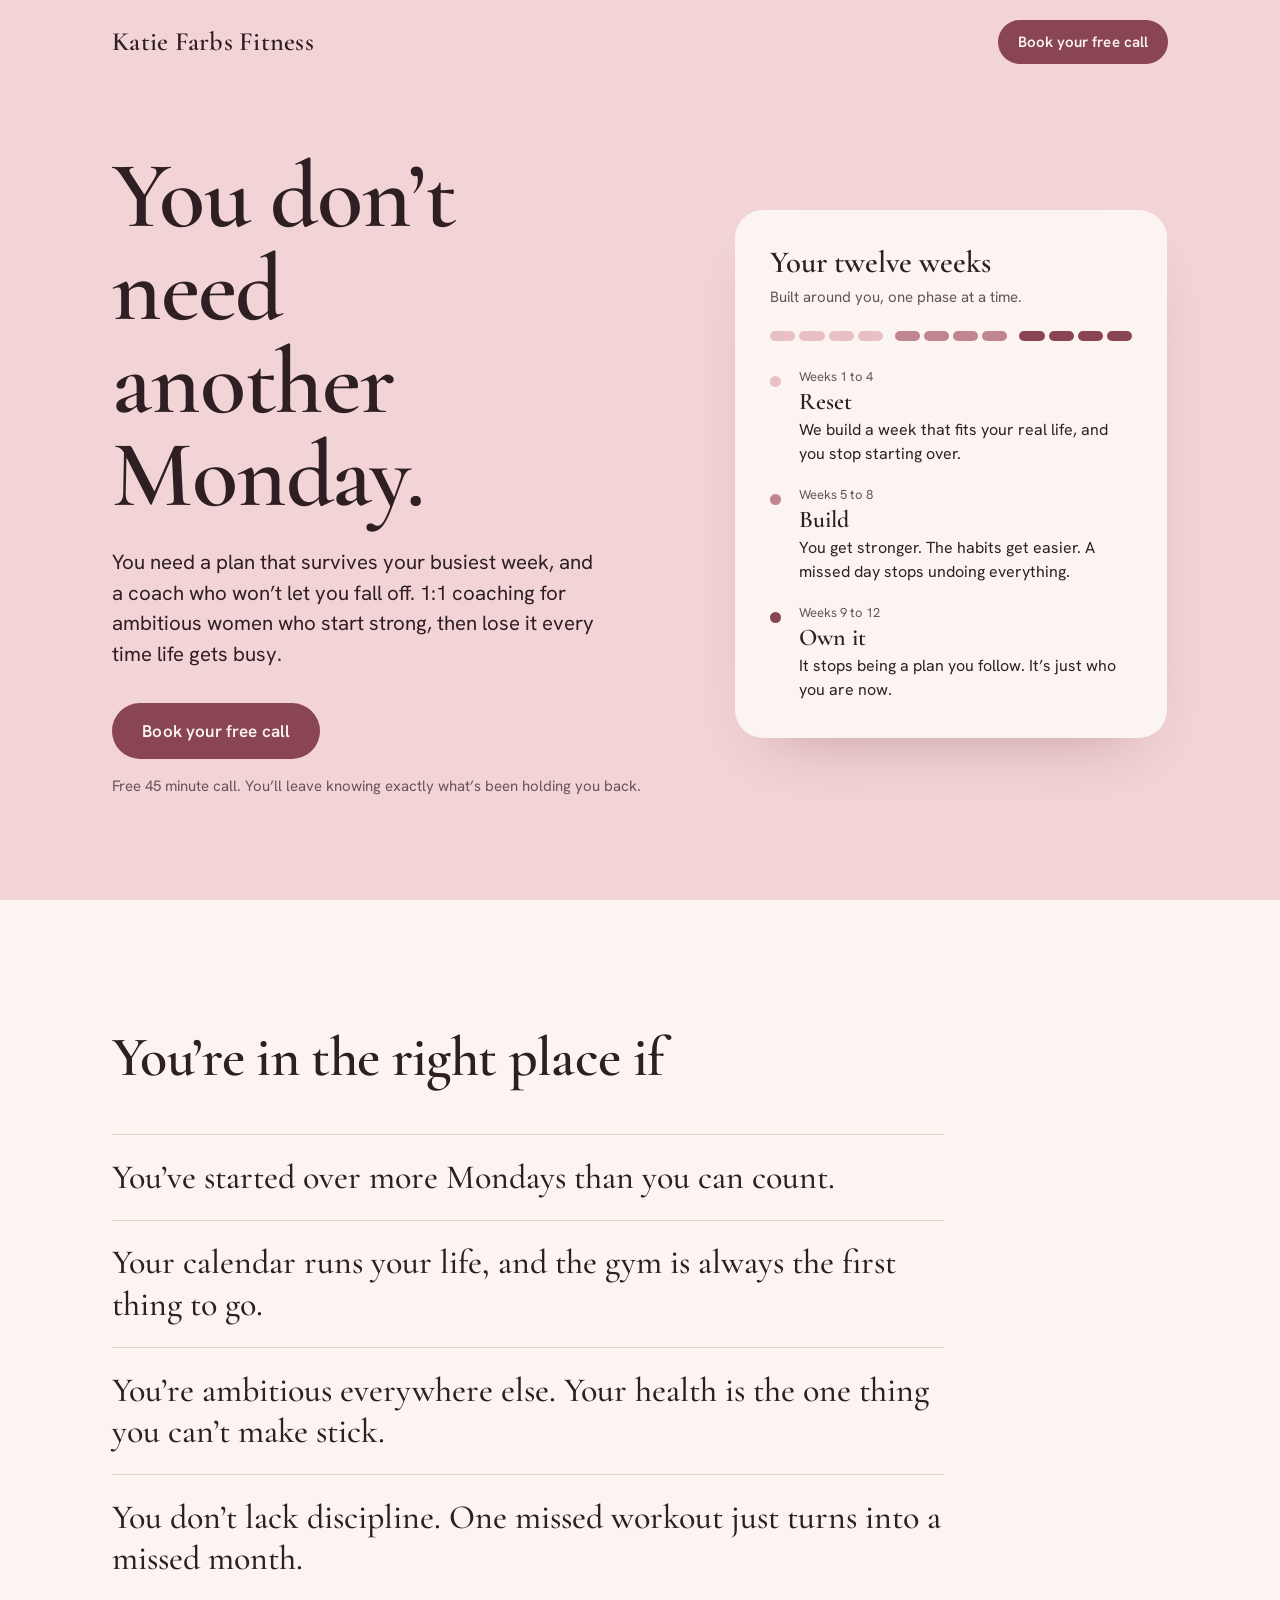
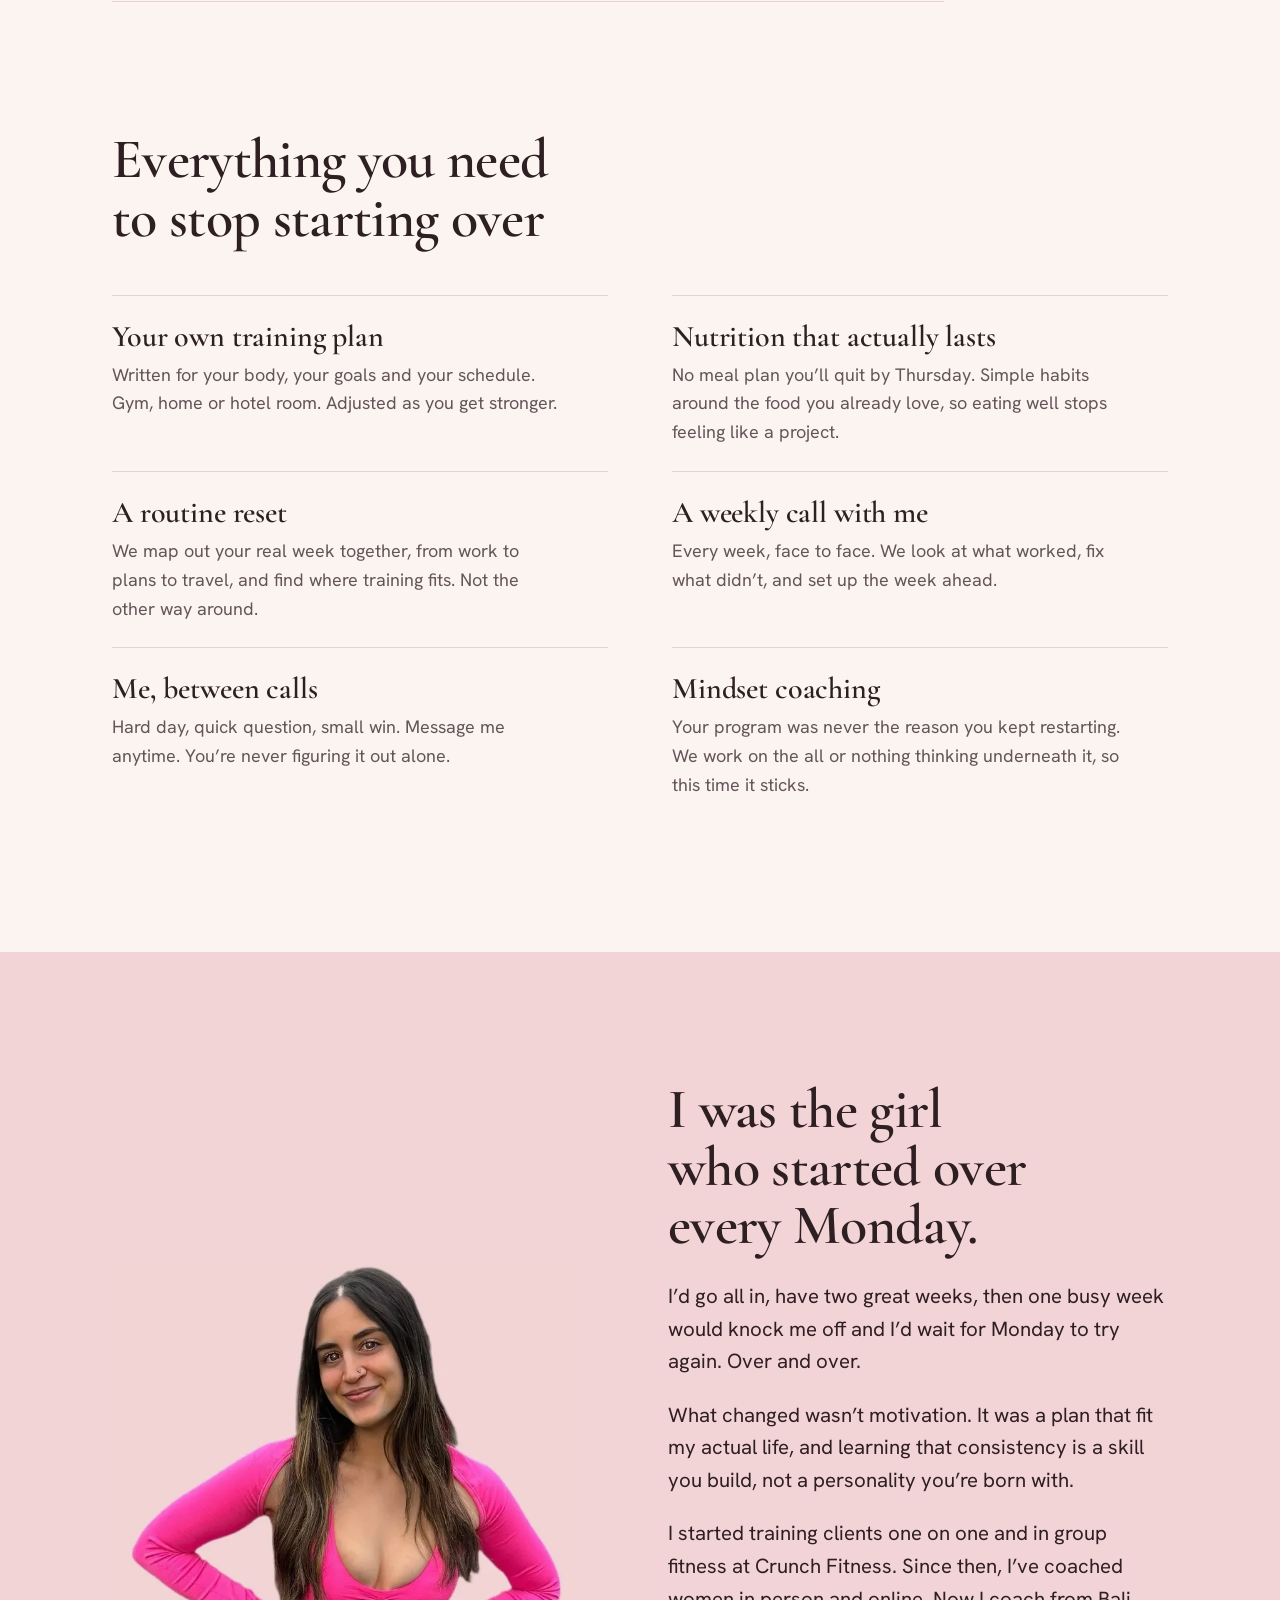
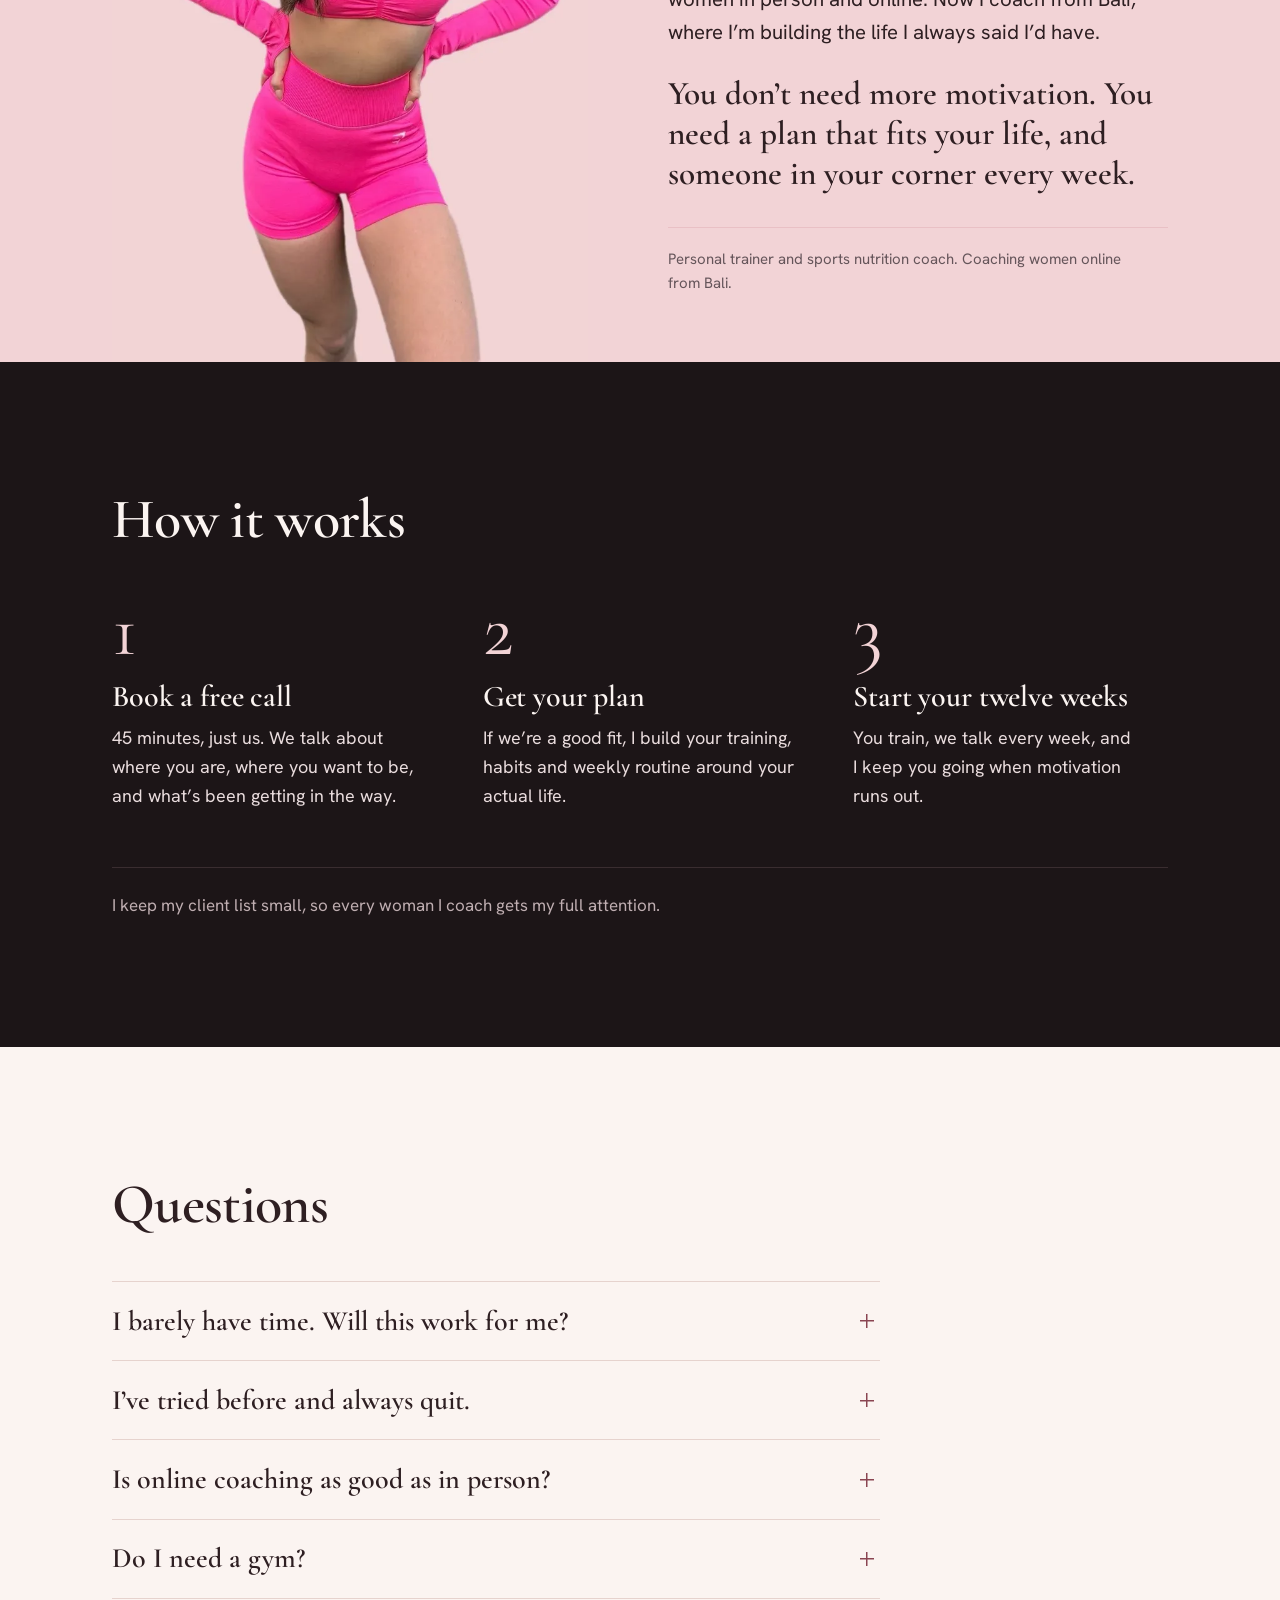
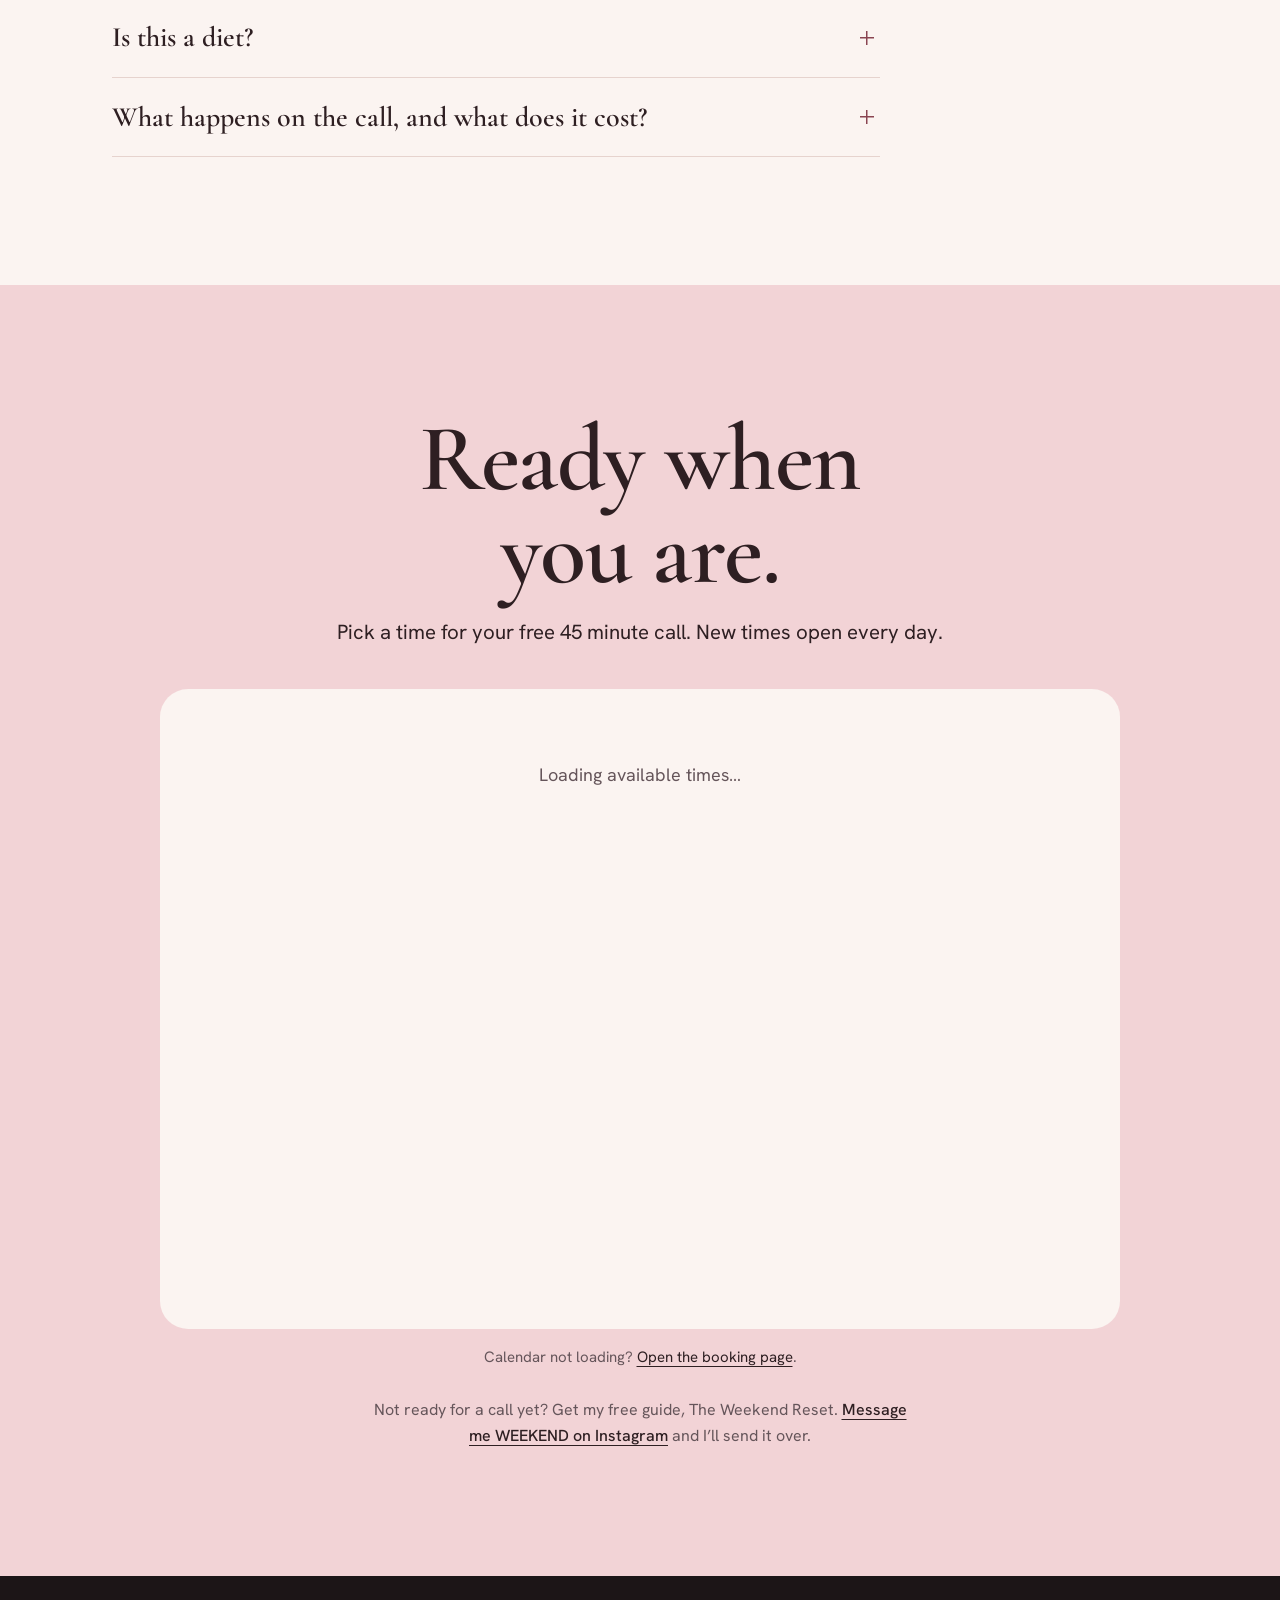
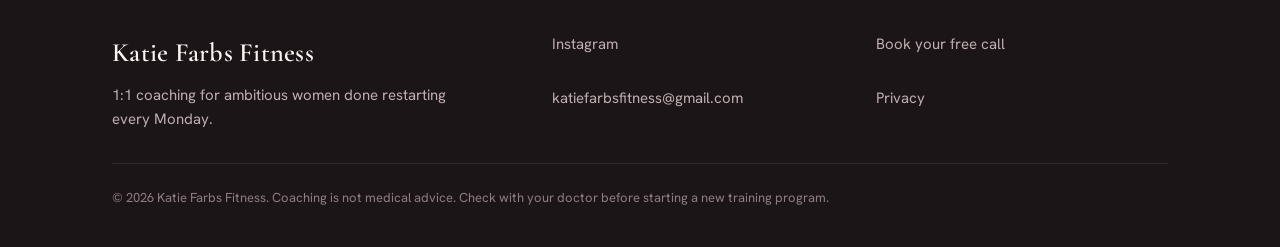
==== index.html @ ff54d91c "Update print statement from 'Hello' to 'Goodbye'" ====
<!DOCTYPE html>
<html lang="en">
<head>
  <meta charset="utf-8">
  <meta name="viewport" content="width=device-width, initial-scale=1">
  <title>Katie Farbs Fitness | 1:1 coaching for women done restarting every Monday</title>
  <meta name="description" content="1:1 coaching for ambitious women who are done starting over. A plan built for your real life and a coach in your corner every week, for twelve weeks.">
  <meta property="og:type" content="website">
  <meta property="og:title" content="Katie Farbs Fitness">
  <meta property="og:description" content="You don't need another Monday. 1:1 coaching for ambitious women who are done starting over.">
  <meta name="theme-color" content="#F2D3D6">
  <link rel="icon" href="favicon.svg" type="image/svg+xml">
  <link rel="preconnect" href="https://fonts.googleapis.com">
  <link rel="preconnect" href="https://fonts.gstatic.com" crossorigin>
  <link href="https://fonts.googleapis.com/css2?family=Cormorant+Garamond:wght@500;600&family=Hanken+Grotesk:wght@400;500;600&display=swap" rel="stylesheet">
  <link rel="stylesheet" href="styles.css">
  <!-- META PIXEL: base code goes here once the ad account is set up. -->
</head>
<body>
  <a class="skip" href="#main">Skip to content</a>

  <header class="site-header">
    <div class="wrap">
      <a class="wordmark" href="./">Katie Farbs Fitness</a>
      <a class="btn btn--small" href="#book">Book your free call</a>
    </div>
  </header>

  <main id="main">

    <section class="hero" aria-labelledby="hero-title">
      <div class="wrap hero__grid">
        <div>
          <h1 id="hero-title">You don’t need another Monday.</h1>
          <p class="hero__lede">You need a plan that survives your busiest week, and a coach who won’t let you fall off. 1:1 coaching for ambitious women who start strong, then lose it every time life gets busy.</p>
          <a class="btn" href="#book">Book your free call</a>
          <p class="reassure">Free 45 minute call. You’ll leave knowing exactly what’s been holding you back.</p>
        </div>

        <figure class="plan" aria-labelledby="plan-title">
          <p class="plan__title" id="plan-title">Your twelve weeks</p>
          <p class="plan__sub">Built around you, one phase at a time.</p>
          <div class="track" id="track" aria-hidden="true"></div>
          <ol class="phases">
            <li>
              <i style="background:#E9C0C5" aria-hidden="true"></i>
              <div>
                <span class="weeks">Weeks 1 to 4</span>
                <strong>Reset</strong>
                <p>We build a week that fits your real life, and you stop starting over.</p>
              </div>
            </li>
            <li>
              <i style="background:#C08591" aria-hidden="true"></i>
              <div>
                <span class="weeks">Weeks 5 to 8</span>
                <strong>Build</strong>
                <p>You get stronger. The habits get easier. A missed day stops undoing everything.</p>
              </div>
            </li>
            <li>
              <i style="background:#8A4552" aria-hidden="true"></i>
              <div>
                <span class="weeks">Weeks 9 to 12</span>
                <strong>Own it</strong>
                <p>It stops being a plan you follow. It’s just who you are now.</p>
              </div>
            </li>
          </ol>
        </figure>
      </div>
    </section>

    <section class="section" aria-labelledby="fit-title">
      <div class="wrap">
        <div class="section__head">
          <h2 id="fit-title">You’re in the right place if</h2>
        </div>
        <ul class="fit">
          <li>You’ve started over more Mondays than you can count.</li>
          <li>Your calendar runs your life, and the gym is always the first thing to go.</li>
          <li>You’re ambitious everywhere else. Your health is the one thing you can’t make stick.</li>
          <li>You don’t lack discipline. One missed workout just turns into a missed month.</li>
        </ul>
      </div>
    </section>

    <section class="section" aria-labelledby="get-title" style="padding-top:0">
      <div class="wrap">
        <div class="section__head">
          <h2 id="get-title">Everything you need to stop starting over</h2>
        </div>
        <ul class="get">
          <li>
            <h3>Your own training plan</h3>
            <p>Written for your body, your goals and your schedule. Gym, home or hotel room. Adjusted as you get stronger.</p>
          </li>
          <li>
            <h3>Nutrition that actually lasts</h3>
            <p>No meal plan you’ll quit by Thursday. Simple habits around the food you already love, so eating well stops feeling like a project.</p>
          </li>
          <li>
            <h3>A routine reset</h3>
            <p>We map out your real week together, from work to plans to travel, and find where training fits. Not the other way around.</p>
          </li>
          <li>
            <h3>A weekly call with me</h3>
            <p>Every week, face to face. We look at what worked, fix what didn’t, and set up the week ahead.</p>
          </li>
          <li>
            <h3>Me, between calls</h3>
            <p>Hard day, quick question, small win. Message me anytime. You’re never figuring it out alone.</p>
          </li>
          <li>
            <h3>Mindset coaching</h3>
            <p>Your program was never the reason you kept restarting. We work on the all or nothing thinking underneath it, so this time it sticks.</p>
          </li>
        </ul>
      </div>
    </section>

    <section class="section katie" aria-labelledby="katie-title">
      <div class="wrap katie__grid">
        <div class="katie__photo">
          <img src="[data-uri]" alt="Katie Farbs, personal trainer and coach, smiling in a pink training set" width="760" height="1133" decoding="async">
        </div>
        <div class="katie__copy">
          <h2 id="katie-title">I was the girl who started over every Monday.</h2>
          <p>I’d go all in, have two great weeks, then one busy week would knock me off and I’d wait for Monday to try again. Over and over.</p>
          <p>What changed wasn’t motivation. It was a plan that fit my actual life, and learning that consistency is a skill you build, not a personality you’re born with.</p>
          <p>I started training clients one on one and in group fitness at Crunch Fitness. Since then, I’ve coached women in person and online. Now I coach from Bali, where I’m building the life I always said I’d have.</p>
          <p class="katie__punch">You don’t need more motivation. You need a plan that fits your life, and someone in your corner every week.</p>
          <p class="katie__creds">Personal trainer and sports nutrition coach. Coaching women online from Bali.</p>
        </div>
      </div>
    </section>

    <section class="section steps" aria-labelledby="steps-title">
      <div class="wrap">
        <div class="section__head">
          <h2 id="steps-title">How it works</h2>
        </div>
        <ol>
          <li>
            <h3>Book a free call</h3>
            <p>45 minutes, just us. We talk about where you are, where you want to be, and what’s been getting in the way.</p>
          </li>
          <li>
            <h3>Get your plan</h3>
            <p>If we’re a good fit, I build your training, habits and weekly routine around your actual life.</p>
          </li>
          <li>
            <h3>Start your twelve weeks</h3>
            <p>You train, we talk every week, and I keep you going when motivation runs out.</p>
          </li>
        </ol>
        <p class="steps__note">I keep my client list small, so every woman I coach gets my full attention.</p>
      </div>
    </section>

    <section class="section" aria-labelledby="faq-title">
      <div class="wrap">
        <div class="section__head">
          <h2 id="faq-title">Questions</h2>
        </div>
        <div class="faq">
          <details>
            <summary>I barely have time. Will this work for me?</summary>
            <p>Yes. That’s exactly who it’s for. Your plan fits around your schedule, not the other way around, and we start with what you can actually do this week.</p>
          </details>
          <details>
            <summary>I’ve tried before and always quit.</summary>
            <p>Most women I talk to have. The plan was never the problem. Staying consistent is, and that’s what we work on together every single week.</p>
          </details>
          <details>
            <summary>Is online coaching as good as in person?</summary>
            <p>For staying consistent, it’s often better. You get a plan for your real week, a call with me every week, and you can message me between calls. I’m with you on the days you’d usually quit, not just for one hour in a gym.</p>
          </details>
          <details>
            <summary>Do I need a gym?</summary>
            <p>No. Your plan is built around what you have, whether that’s a full gym, a home setup or a hotel room.</p>
          </details>
          <details>
            <summary>Is this a diet?</summary>
            <p>No. You’ll build simple, flexible habits around food, with no strict rules. Coaching isn’t treatment for eating disorders, so if that’s something you’re going through, please speak with a medical professional first.</p>
          </details>
          <details>
            <summary>What happens on the call, and what does it cost?</summary>
            <p>We talk about your goals, what’s gotten in the way before, and whether coaching with me is the right fit. If it is, I’ll walk you through how it works and the investment. If it isn’t, I’ll tell you honestly.</p>
          </details>
        </div>
      </div>
    </section>

    <section class="section book" id="book" aria-labelledby="book-title">
      <div class="wrap">
        <div class="book__head">
          <h2 id="book-title">Ready when you are.</h2>
          <p>Pick a time for your free 45 minute call. New times open every day.</p>
        </div>
        <div class="book__embed has-calendar" id="cal-inline" aria-label="Booking calendar"><p class="cal-loading" id="cal-loading">Loading available times…</p></div>
        <p class="book__fallback">Calendar not loading? <a href="https://cal.com/katiefarbs/free-call">Open the booking page</a>.</p>
        <p class="book__alt">Not ready for a call yet? Get my free guide, The Weekend Reset. <a href="https://ig.me/m/katiefarbs">Message me WEEKEND on Instagram</a> and I’ll send it over.</p>
      </div>
    </section>

  </main>

  <footer class="site-footer">
    <div class="wrap">
      <div>
        <a class="wordmark" href="./">Katie Farbs Fitness</a>
        <p>1:1 coaching for ambitious women done restarting every Monday.</p>
      </div>
      <ul>
        <li><a href="https://instagram.com/katiefarbs">Instagram</a></li>
        <li><a href="mailto:katiefarbsfitness@gmail.com">katiefarbsfitness@gmail.com</a></li>
      </ul>
      <ul>
        <li><a href="#book">Book your free call</a></li>
        <li><a href="privacy.html">Privacy</a></li>
      </ul>
      <small>© 2026 Katie Farbs Fitness. Coaching is not medical advice. Check with your doctor before starting a new training program.</small>
    </div>
  </footer>

  <div class="sticky-cta" id="sticky-cta" aria-hidden="true">
    <a class="btn" href="#book" tabindex="-1">Book your free call</a>
  </div>

  <script>
    (function () {
      var track = document.getElementById('track');
      var html = '';
      for (var i = 0; i < 12; i++) {
        html += '<span class="' + (i < 4 ? 'p1' : i < 8 ? 'p2' : 'p3') + '" style="--i:' + i + '"></span>';
      }
      track.innerHTML = html;
      requestAnimationFrame(function () { requestAnimationFrame(function () { track.classList.add('is-filled'); }); });

      var bar = document.getElementById('sticky-cta');
      var hero = document.querySelector('.hero');
      var book = document.getElementById('book');
      if (!('IntersectionObserver' in window)) return;
      var heroOut = false, bookIn = false;
      function update() {
        var show = heroOut && !bookIn;
        bar.classList.toggle('is-visible', show);
        bar.setAttribute('aria-hidden', show ? 'false' : 'true');
        bar.querySelector('a').tabIndex = show ? 0 : -1;
      }
      new IntersectionObserver(function (e) { heroOut = !e[0].isIntersecting; update(); }).observe(hero);
      new IntersectionObserver(function (e) { bookIn = e[0].isIntersecting; update(); }, { threshold: 0.15 }).observe(book);
    })();
  </script>

  <script>
    (function (C, A, L) { var p = function (a, ar) { a.q.push(ar); }; var d = C.document; C.Cal = C.Cal || function () { var cal = C.Cal; var ar = arguments; if (!cal.loaded) { cal.ns = {}; cal.q = cal.q || []; d.head.appendChild(d.createElement("script")).src = A; cal.loaded = true; } if (ar[0] === L) { var api = function () { p(api, arguments); }; var namespace = ar[1]; api.q = api.q || []; if (typeof namespace === "string") { cal.ns[namespace] = cal.ns[namespace] || api; p(cal.ns[namespace], ar); p(cal, ["initNamespace", namespace]); } else p(cal, ar); return; } p(cal, ar); }; })(window, "https://app.cal.com/embed/embed.js", "init");
    Cal("init", "free-call", { origin: "https://cal.com" });
    Cal.ns["free-call"]("inline", { elementOrSelector: "#cal-inline", calLink: "katiefarbs/free-call", config: { layout: "month_view", theme: "light" } });
    Cal.ns["free-call"]("ui", { theme: "light", hideEventTypeDetails: false, layout: "month_view", cssVarsPerTheme: { light: { "cal-brand": "#8A4552" } } });
    Cal.ns["free-call"]("on", { action: "linkReady", callback: function () { var l = document.getElementById("cal-loading"); if (l) l.remove(); } });
    // After a booking, send her to the confirmation page (where the Meta Pixel will count it).
    Cal.ns["free-call"]("on", { action: "bookingSuccessfulV2", callback: function () { window.location.href = "thank-you.html"; } });
  </script>
</body>
</html>
---- styles.css ----
/* Katie Farbs Fitness
   Brand palette from Instagram (blush, cream) anchored by rosewood and an obsidian gym tone.
   Display: Cormorant Garamond. Text: Hanken Grotesk.
   One signature element: the twelve week journey card in the hero. Everything else stays quiet. */

:root {
  --blush: #F2D3D6;
  --blush-deep: #E9C0C5;
  --cream: #FBF4F1;
  --ink: #2E1F22;
  --rose: #8A4552;
  --rose-deep: #6E3341;
  --stone: #E6D3CE;
  --obsidian: #1C1517;
  --muted: #65555A;
  --on-dark: #E9DCDD;
  --on-dark-muted: #BFAEB1;

  --display: "Cormorant Garamond", "Times New Roman", serif;
  --text: "Hanken Grotesk", system-ui, -apple-system, "Segoe UI", sans-serif;

  --body: 1.125rem;          /* 18px: research sweet spot for mobile reading */
  --lede: clamp(1.1875rem, 1.6vw, 1.375rem);
  --h3: clamp(1.5rem, 2.4vw, 1.875rem);
  --h2: clamp(2.25rem, 4.6vw, 3.5rem);
  --h1: clamp(3.1rem, 7.4vw, 6.25rem);

  --gutter: clamp(1.25rem, 5vw, 4rem);
  --max: 74rem;
  --measure: 36rem;
}

*, *::before, *::after { box-sizing: border-box; }
html { -webkit-text-size-adjust: 100%; scroll-behavior: smooth; }
@media (prefers-reduced-motion: reduce) { html { scroll-behavior: auto; } }

body {
  margin: 0;
  background: var(--cream);
  color: var(--ink);
  font-family: var(--text);
  font-size: var(--body);
  line-height: 1.6;
  -webkit-font-smoothing: antialiased;
  text-rendering: optimizeLegibility;
}

img { display: block; max-width: 100%; height: auto; }
a { color: inherit; }
:focus-visible { outline: 2px solid var(--rose); outline-offset: 3px; border-radius: 2px; }

.skip { position: absolute; left: -999px; top: 0; background: var(--ink); color: var(--cream); padding: .6rem 1rem; z-index: 60; }
.skip:focus { left: 1rem; top: 1rem; }

h1, h2, h3 { font-family: var(--display); font-weight: 600; margin: 0; letter-spacing: -0.012em; text-wrap: balance; }
p, li { text-wrap: pretty; }
h1 { font-size: var(--h1); line-height: .98; }
h2 { font-size: var(--h2); line-height: 1.04; }
h3 { font-size: var(--h3); line-height: 1.15; letter-spacing: -0.005em; }
p { margin: 0 0 1em; }

.wrap { width: 100%; max-width: var(--max); margin: 0 auto; padding: 0 var(--gutter); }

/* Buttons: one action across the page, always the same words */
.btn {
  display: inline-flex; align-items: center; justify-content: center;
  min-height: 3.5rem;
  padding: 0 1.9rem;
  border-radius: 999px;
  background: var(--rose);
  color: var(--cream);
  font: 600 1.0625rem/1 var(--text);
  letter-spacing: .005em;
  text-decoration: none;
  transition: background-color .2s ease;
}
.btn:hover { background: var(--rose-deep); }
.btn--small { min-height: 2.75rem; padding: 0 1.25rem; font-size: .9375rem; }
.btn--light { background: var(--cream); color: var(--ink); }
.btn--light:hover { background: #fff; }
.reassure { font-size: .9375rem; color: var(--muted); margin: .9rem 0 0; }

/* Header */
.site-header { position: absolute; inset: 0 0 auto; z-index: 10; }
.site-header .wrap { display: flex; align-items: center; justify-content: space-between; padding-top: 1.25rem; padding-bottom: 1.25rem; }
.wordmark { font-family: var(--display); font-size: 1.65rem; font-weight: 600; text-decoration: none; letter-spacing: .01em; }

/* Hero */
.hero { background: var(--blush); padding: 7.5rem 0 4.5rem; }
.hero__grid { display: grid; gap: 3.5rem; align-items: center; }
@media (min-width: 960px) {
  .hero { min-height: 100svh; display: flex; align-items: center; padding: 8rem 0 5rem; }
  .hero__grid { grid-template-columns: 1.25fr 1fr; gap: 5rem; }
}
.hero h1 { max-width: 9.5ch; margin-bottom: 1.6rem; }
.hero__lede { font-size: var(--lede); line-height: 1.5; max-width: 31rem; margin-bottom: 2.1rem; }

/* The signature: twelve weeks, no restarts */
.plan {
  background: var(--cream);
  border-radius: 28px;
  padding: clamp(1.4rem, 3vw, 2.2rem);
  max-width: 27rem;
  width: 100%;
  justify-self: center;
  box-shadow: 0 30px 60px -40px rgba(110, 51, 65, .45);
}
.plan__title { font-family: var(--display); font-size: clamp(1.6rem, 2.4vw, 2rem); font-weight: 600; line-height: 1.1; margin: 0 0 .35rem; }
.plan__sub { font-size: .9375rem; color: var(--muted); margin: 0 0 1.4rem; }
.track { display: flex; gap: 4px; margin-bottom: 1.6rem; }
.track span { flex: 1; }
.track span:nth-child(4), .track span:nth-child(8) { margin-right: 8px; }
.track span {
  height: 10px; border-radius: 99px; background: var(--stone);
  transform-origin: left center; transform: scaleX(.15); opacity: .6;
  transition: transform .45s cubic-bezier(.2,.7,.2,1), opacity .45s ease, background-color .45s ease;
  transition-delay: calc(var(--i) * 70ms + 300ms);
}
.track.is-filled span { transform: scaleX(1); opacity: 1; }
.track.is-filled span.p1 { background: var(--blush-deep); }
.track.is-filled span.p2 { background: #C08591; }
.track.is-filled span.p3 { background: var(--rose); }
.phases { list-style: none; margin: 0; padding: 0; display: grid; gap: 1.15rem; }
.phases li { display: grid; grid-template-columns: .9rem 1fr; gap: 0 .9rem; }
.phases i { width: .7rem; height: .7rem; border-radius: 50%; margin-top: .55rem; }
.phases .weeks { display: block; font-size: .8125rem; color: var(--muted); }
.phases strong { display: block; font-family: var(--display); font-size: 1.5rem; font-weight: 600; line-height: 1.15; }
.phases p { margin: .2rem 0 0; font-size: 1rem; line-height: 1.5; color: var(--ink); }
@media (prefers-reduced-motion: reduce) { .track span { transition: none; transform: none; opacity: 1; } }

/* Sections */
.section { padding: clamp(4.5rem, 10vw, 8rem) 0; }
.section__head { max-width: 46rem; margin-bottom: clamp(2rem, 4vw, 3rem); }
.section__head p { color: var(--muted); font-size: var(--lede); line-height: 1.5; margin: 1rem 0 0; }

/* Who it's for */
.fit { list-style: none; margin: 0; padding: 0; border-top: 1px solid var(--stone); max-width: 52rem; }
.fit li {
  font-family: var(--display);
  font-size: clamp(1.5rem, 2.7vw, 2.125rem);
  font-weight: 500;
  line-height: 1.22;
  padding: 1.35rem 0;
  border-bottom: 1px solid var(--stone);
}

/* What you get */
.get { list-style: none; margin: 0; padding: 0; display: grid; gap: 0 4rem; }
@media (min-width: 820px) { .get { grid-template-columns: 1fr 1fr; } }
.get li { padding: 1.5rem 0; border-top: 1px solid var(--stone); }
.get h3 { margin-bottom: .4rem; }
.get p { color: var(--muted); margin: 0; max-width: 28rem; }

/* Meet Katie: blush section, cutout portrait sits on the section floor */
.katie { background: var(--blush); padding-bottom: 0; overflow: hidden; }
.katie__grid { display: grid; gap: 2.5rem; align-items: end; }
@media (min-width: 900px) { .katie__grid { grid-template-columns: 1fr 1.05fr; gap: 5rem; } }
.katie__copy { padding-bottom: clamp(1rem, 4vw, 6rem); }
@media (max-width: 899px) { .katie__copy { order: -1; padding-bottom: 0; } }
.katie__photo { max-width: 34rem; width: 100%; justify-self: center; }
.katie__photo img { width: 100%; height: auto; }
.katie h2 { margin-bottom: 1.6rem; max-width: 14ch; }
.katie p { font-size: var(--lede); line-height: 1.6; max-width: 34rem; }
.katie__punch { font-family: var(--display); font-size: clamp(1.6rem, 2.6vw, 2.1rem) !important; font-weight: 600; line-height: 1.2 !important; margin-top: 1.6rem; }
.katie__creds { font-size: .9375rem !important; color: var(--muted); border-top: 1px solid var(--blush-deep); padding-top: 1.2rem; margin-top: 2rem; }

/* How it works: a real sequence, so it is numbered */
.steps { background: var(--obsidian); color: var(--on-dark); }
.steps h2, .steps h3 { color: var(--cream); }
.steps li::before { color: var(--blush) !important; }
.steps .steps__note { margin: 3.5rem 0 0; max-width: none; color: var(--on-dark-muted); font-size: 1.0625rem; border-top: 1px solid #3A2D30; padding-top: 1.5rem; }
.steps ol { list-style: none; counter-reset: step; margin: 0; padding: 0; display: grid; gap: 2.75rem; }
@media (min-width: 900px) { .steps ol { grid-template-columns: repeat(3, 1fr); gap: 3.5rem; } }
.steps li { counter-increment: step; }
.steps li::before { content: counter(step); display: block; font-family: var(--display); font-size: 4.75rem; line-height: .9; color: var(--rose); margin-bottom: 1rem; }
.steps h3 { margin-bottom: .6rem; }
.steps p { max-width: 22rem; margin: 0; }

/* FAQ */
.faq { max-width: 48rem; border-top: 1px solid var(--stone); }
.faq details { border-bottom: 1px solid var(--stone); }
.faq summary {
  cursor: pointer; list-style: none; position: relative;
  font-family: var(--display); font-size: clamp(1.4rem, 2.4vw, 1.75rem); font-weight: 600; line-height: 1.25;
  padding: 1.35rem 3rem 1.35rem 0;
}
.faq summary::-webkit-details-marker { display: none; }
.faq summary::after {
  content: ""; position: absolute; right: .4rem; top: 50%; width: 14px; height: 14px; margin-top: -7px;
  background:
    linear-gradient(var(--rose), var(--rose)) center / 14px 1.5px no-repeat,
    linear-gradient(var(--rose), var(--rose)) center / 1.5px 14px no-repeat;
  transition: transform .2s ease;
}
.faq details[open] summary::after { transform: rotate(45deg); }
.faq details p { color: var(--muted); padding: 0 0 1.4rem; margin: 0; max-width: 42rem; }

/* Booking */
.book { background: var(--blush); }
.book__head { text-align: center; max-width: 38rem; margin: 0 auto 2.5rem; }
.book__head h2 { font-size: var(--h1); line-height: .98; margin-bottom: 1.1rem; }
.book__head p { font-size: var(--lede); margin: 0; }
.book__embed { max-width: 60rem; margin: 0 auto; display: flex; justify-content: center; }
.book__embed.has-calendar { background: var(--cream); border-radius: 28px; min-height: 640px; overflow: hidden; display: block; padding: .5rem; }
.book__fallback { text-align: center; font-size: .9375rem; color: var(--muted); margin: 1rem 0 0; }
.book__fallback a { color: var(--ink); text-underline-offset: 4px; }
.book__alt { text-align: center; margin: 1.75rem auto 0; max-width: 34rem; font-size: 1rem; color: var(--muted); }
.book__alt a { color: var(--ink); font-weight: 500; text-underline-offset: 4px; }

/* Footer */
.site-footer { background: var(--obsidian); color: var(--on-dark-muted); padding: 3.5rem 0 7rem; font-size: .9375rem; }
@media (min-width: 760px) { .site-footer { padding-bottom: 2.5rem; } }
.site-footer .wrap { display: grid; gap: 2rem; }
@media (min-width: 760px) { .site-footer .wrap { grid-template-columns: 1.4fr 1fr 1fr; } }
.site-footer .wordmark { color: var(--cream); display: inline-block; margin-bottom: .5rem; }
.site-footer p { margin: 0; max-width: 22rem; }
.site-footer ul { list-style: none; margin: 0; padding: 0; display: grid; gap: .6rem; }
.site-footer a { text-decoration: none; }
.site-footer a:hover { color: var(--cream); text-decoration: underline; }
.site-footer small { grid-column: 1 / -1; color: #8E7D80; border-top: 1px solid #33282B; padding-top: 1.5rem; font-size: .8125rem; line-height: 1.5; }

/* Mobile sticky booking bar: appears after the hero, hides at the booking section */
.sticky-cta {
  position: fixed; left: 0; right: 0; bottom: 0; z-index: 40;
  padding: .75rem var(--gutter) calc(.75rem + env(safe-area-inset-bottom));
  background: rgba(251, 244, 241, .96);
  border-top: 1px solid var(--stone);
  transform: translateY(110%);
  transition: transform .25s ease;
}
.sticky-cta .btn { width: 100%; }
.sticky-cta.is-visible { transform: translateY(0); }
@media (min-width: 760px) { .sticky-cta { display: none; } }
@media (prefers-reduced-motion: reduce) { .sticky-cta { transition: none; } }

/* Simple pages */
.page { padding: 8.5rem 0 5rem; min-height: 72vh; }
.page h1 { font-size: clamp(2.8rem, 6vw, 4.75rem); margin-bottom: 1.5rem; max-width: 14ch; }
.page .prose { max-width: 40rem; }
.page .prose h2 { font-size: clamp(1.6rem, 2.6vw, 2rem); margin: 2.5rem 0 .75rem; }
.page--blush { background: var(--blush); }

@media (max-width: 600px) {
  .plan { padding: 1.4rem 1.35rem; border-radius: 22px; }
  .hero__grid { gap: 2.75rem; }
}

@media (max-width: 520px) {
  .wordmark { font-size: 1.4rem; }
  .site-header .btn { display: none; }
}

.cal-loading { text-align: center; color: var(--muted); padding: 4rem 1rem; margin: 0; }
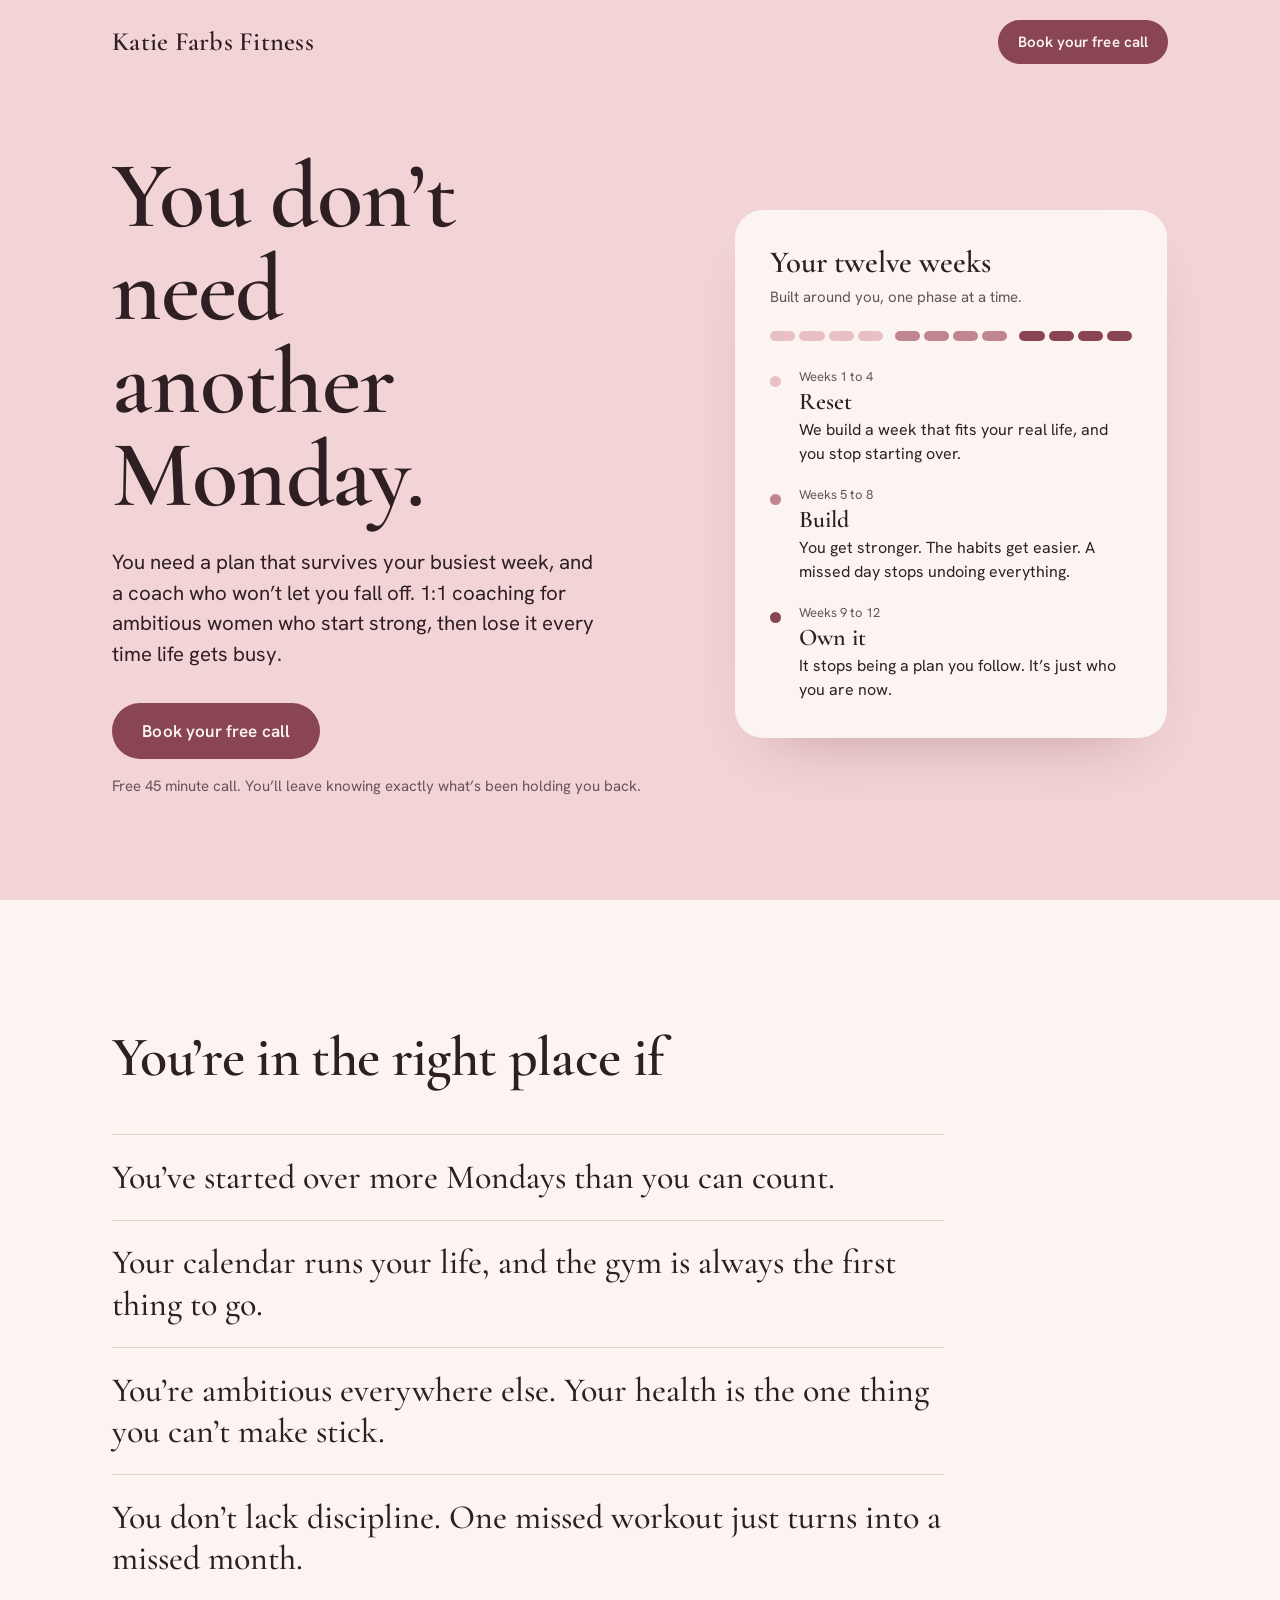
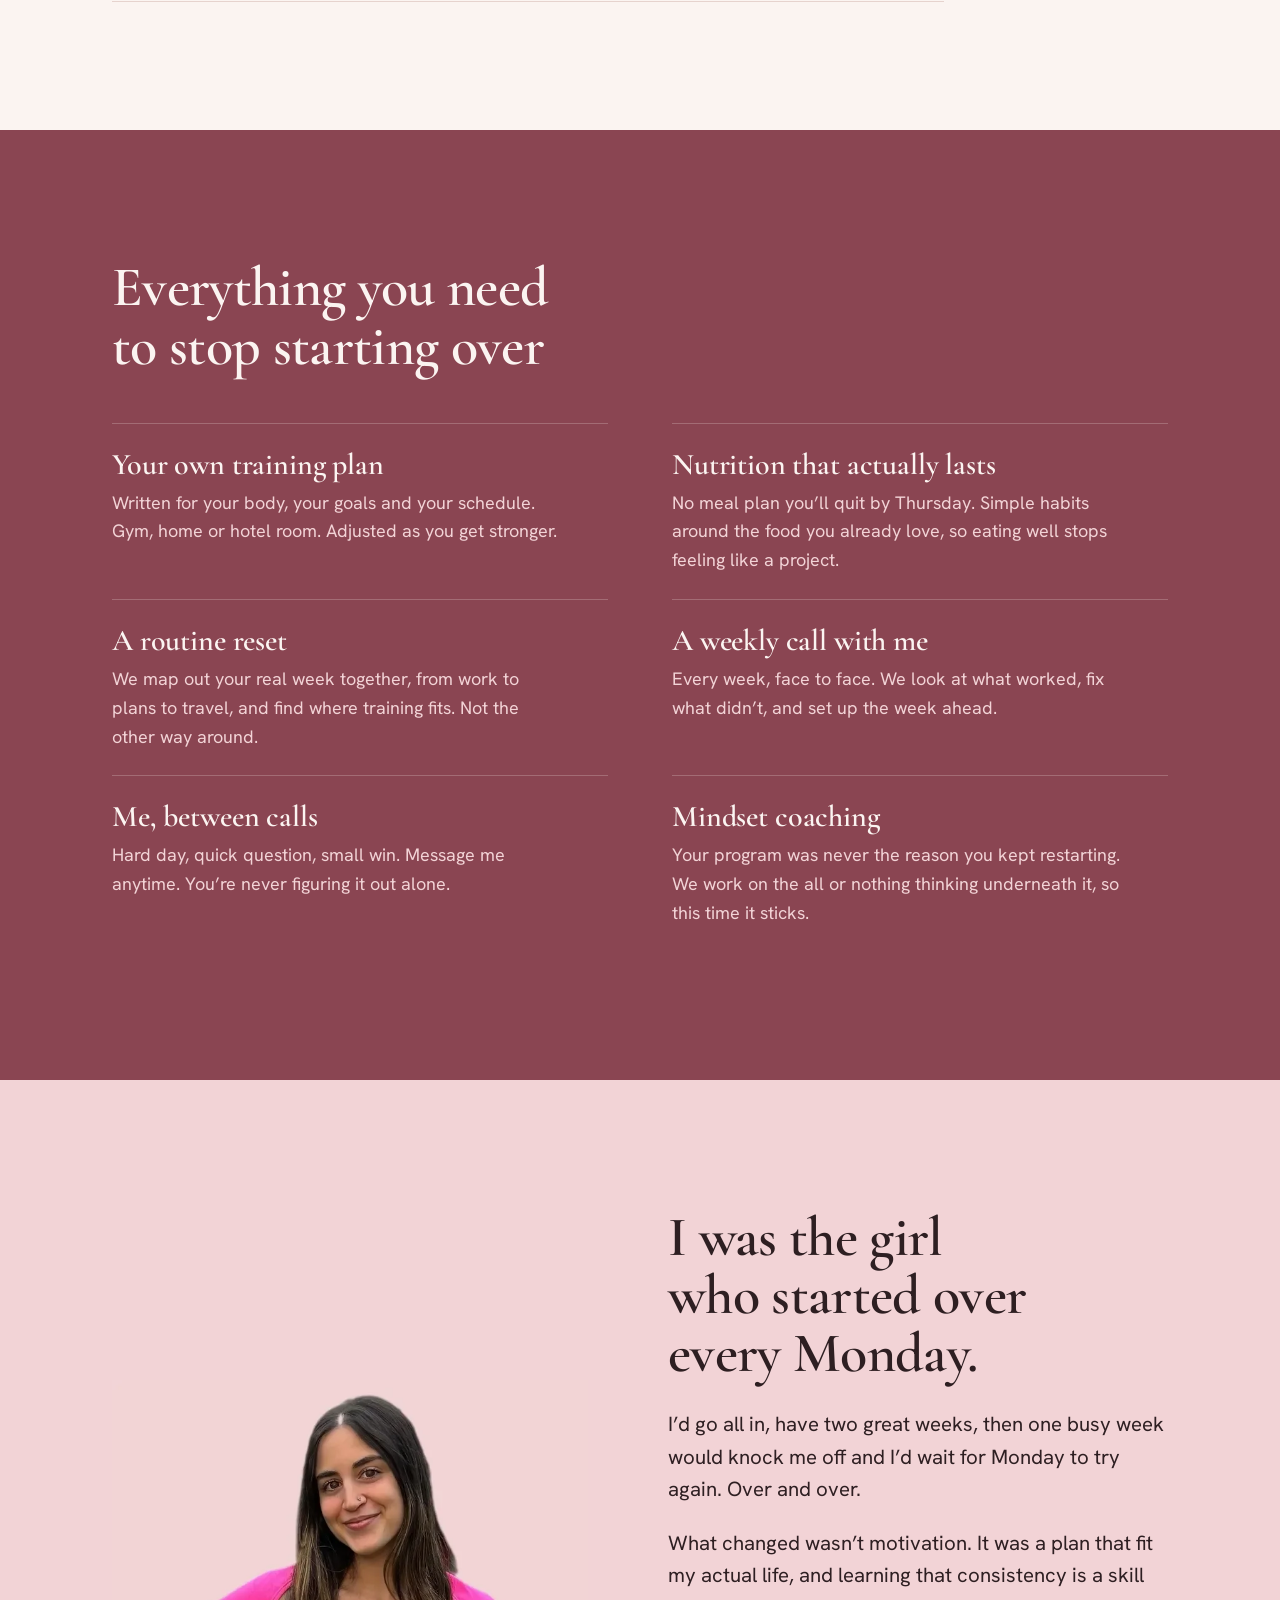
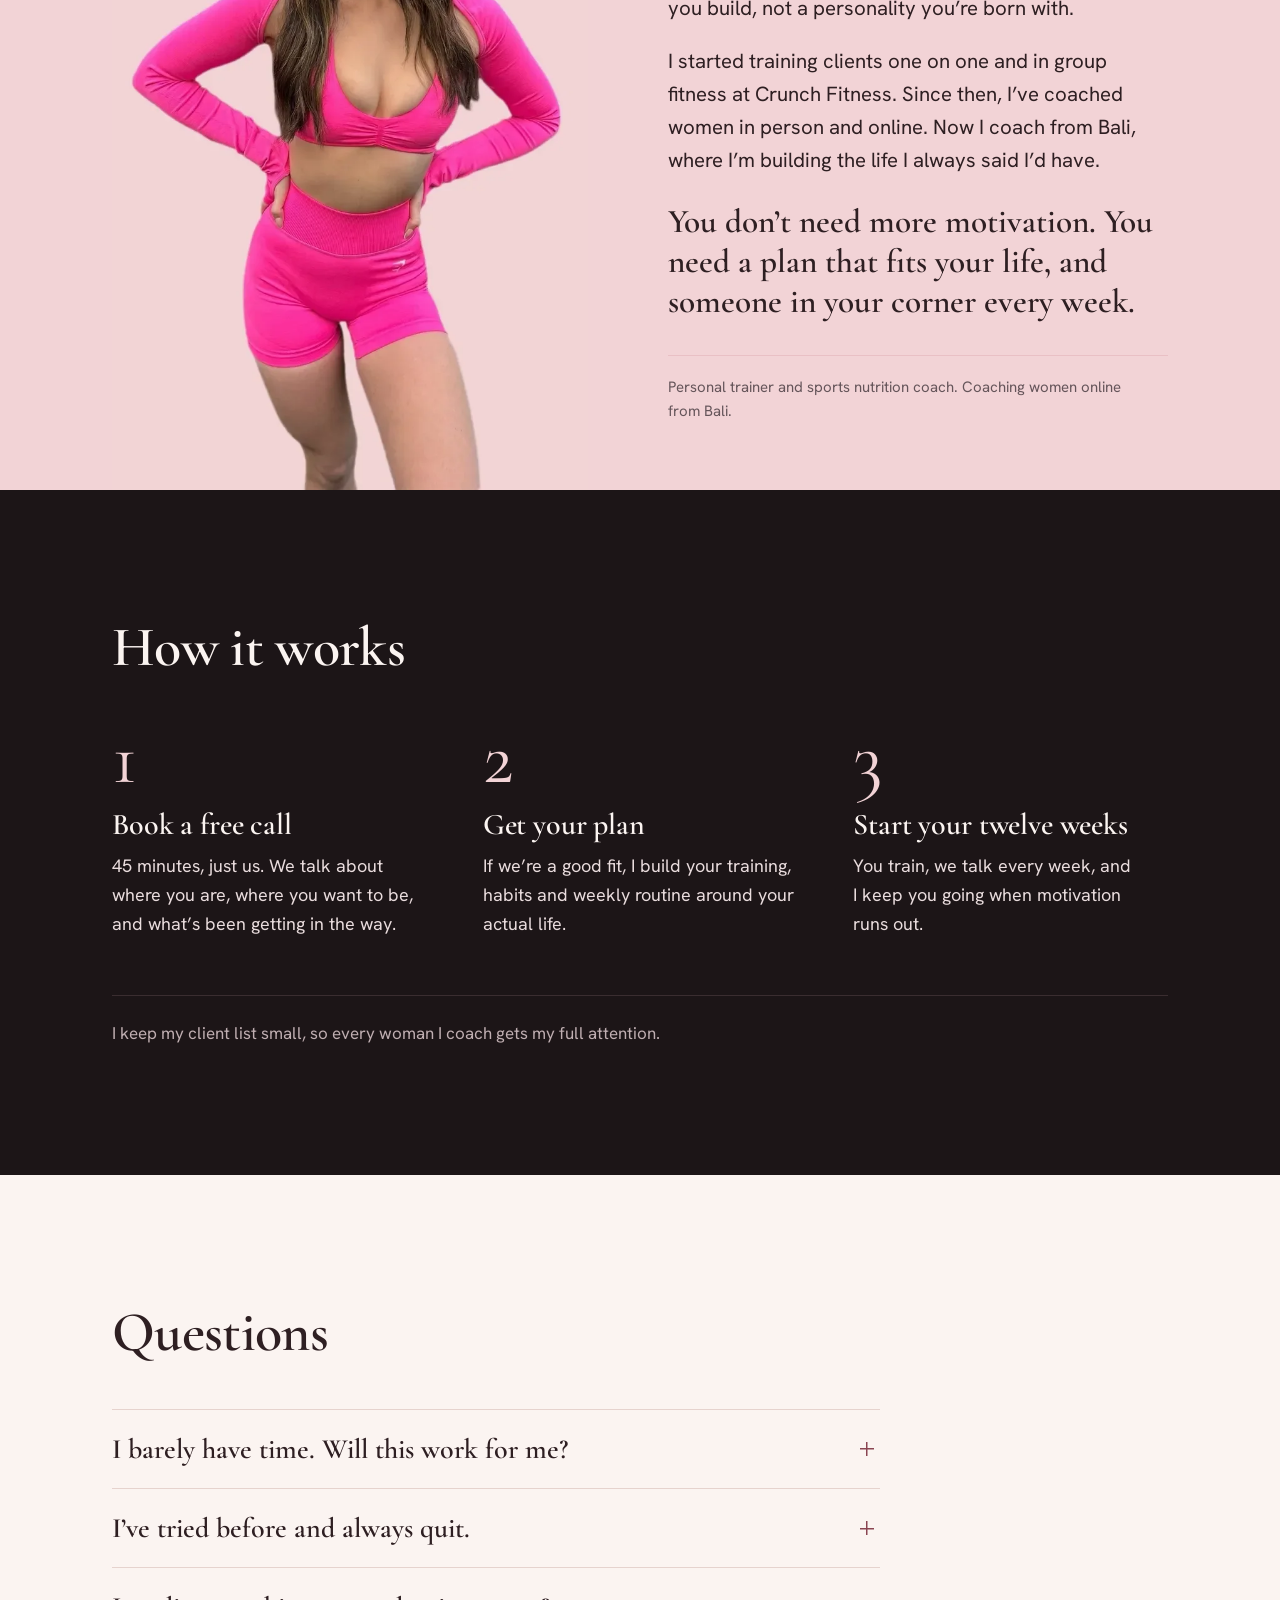
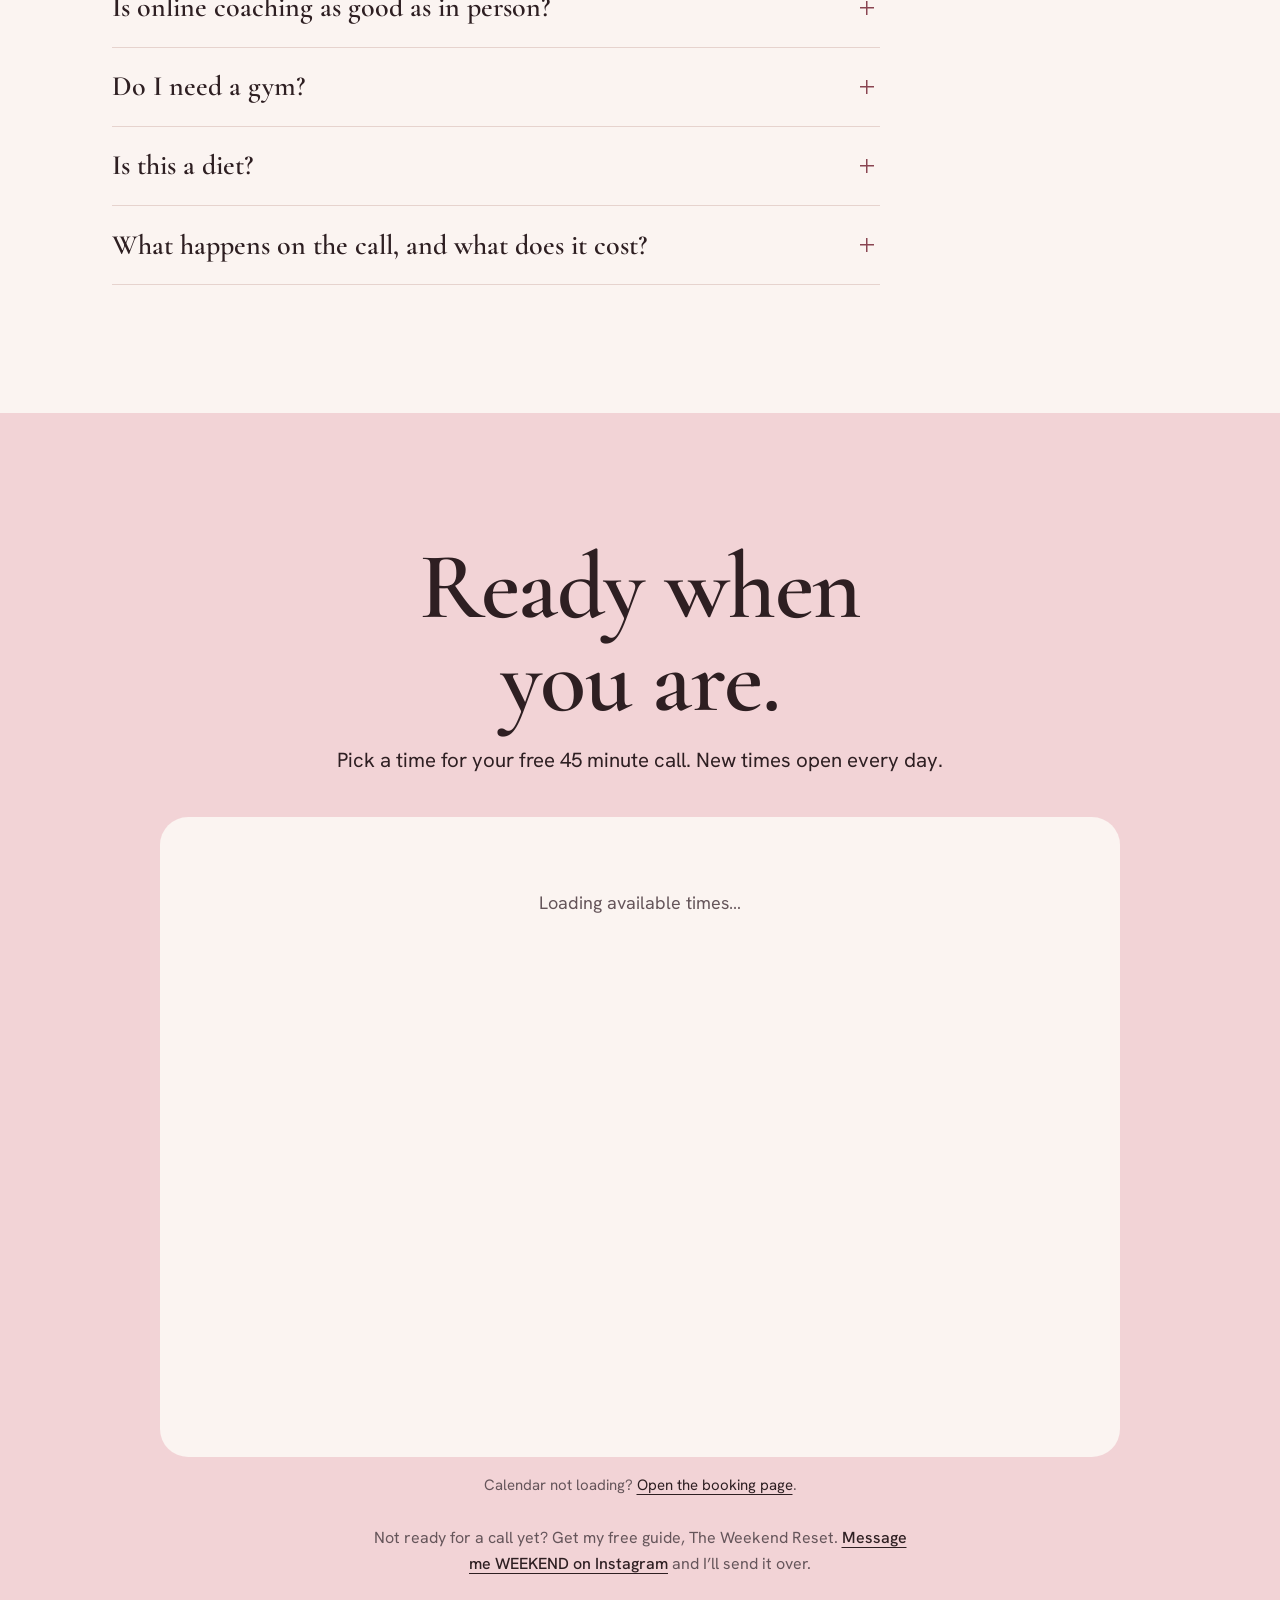
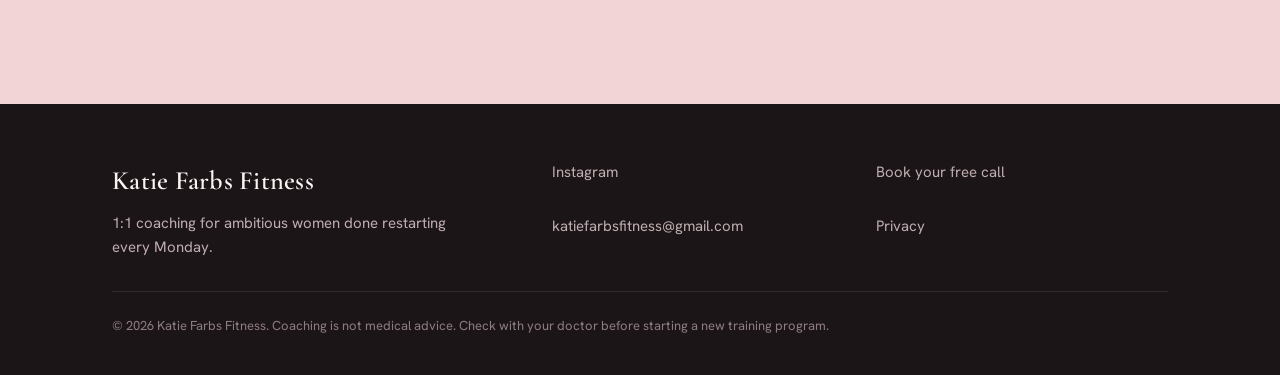
==== commit 9e04c3f3: "Update print statement from 'Hello' to 'Goodbye'" ====
--- a/index.html
+++ b/index.html
@@ -85,7 +85,7 @@
       </div>
     </section>
 
-    <section class="section" aria-labelledby="get-title" style="padding-top:0">
+    <section class="section section--rose" aria-labelledby="get-title">
       <div class="wrap">
         <div class="section__head">
           <h2 id="get-title">Everything you need to stop starting over</h2>
@@ -122,7 +122,7 @@
     <section class="section katie" aria-labelledby="katie-title">
       <div class="wrap katie__grid">
         <div class="katie__photo">
-          <img src="[data-uri]" alt="Katie Farbs, personal trainer and coach, smiling in a pink training set" width="760" height="1133" decoding="async">
+          <img src="[data-uri]" alt="Katie Farbs, personal trainer and coach, smiling in a pink training set" width="760" height="1133" decoding="async">
         </div>
         <div class="katie__copy">
           <h2 id="katie-title">I was the girl who started over every Monday.</h2>
--- a/styles.css
+++ b/styles.css
@@ -149,6 +149,12 @@
 @media (min-width: 820px) { .get { grid-template-columns: 1fr 1fr; } }
 .get li { padding: 1.5rem 0; border-top: 1px solid var(--stone); }
 .get h3 { margin-bottom: .4rem; }
+/* What you get: its own rosewood band so it reads as a new section */
+.section--rose { background: var(--rose); color: var(--cream); }
+.section--rose h2, .section--rose h3 { color: var(--cream); }
+.section--rose .get li { border-top-color: rgba(251, 244, 241, .22); }
+.section--rose .get p { color: var(--blush); }
+
 .get p { color: var(--muted); margin: 0; max-width: 28rem; }
 
 /* Meet Katie: blush section, cutout portrait sits on the section floor */
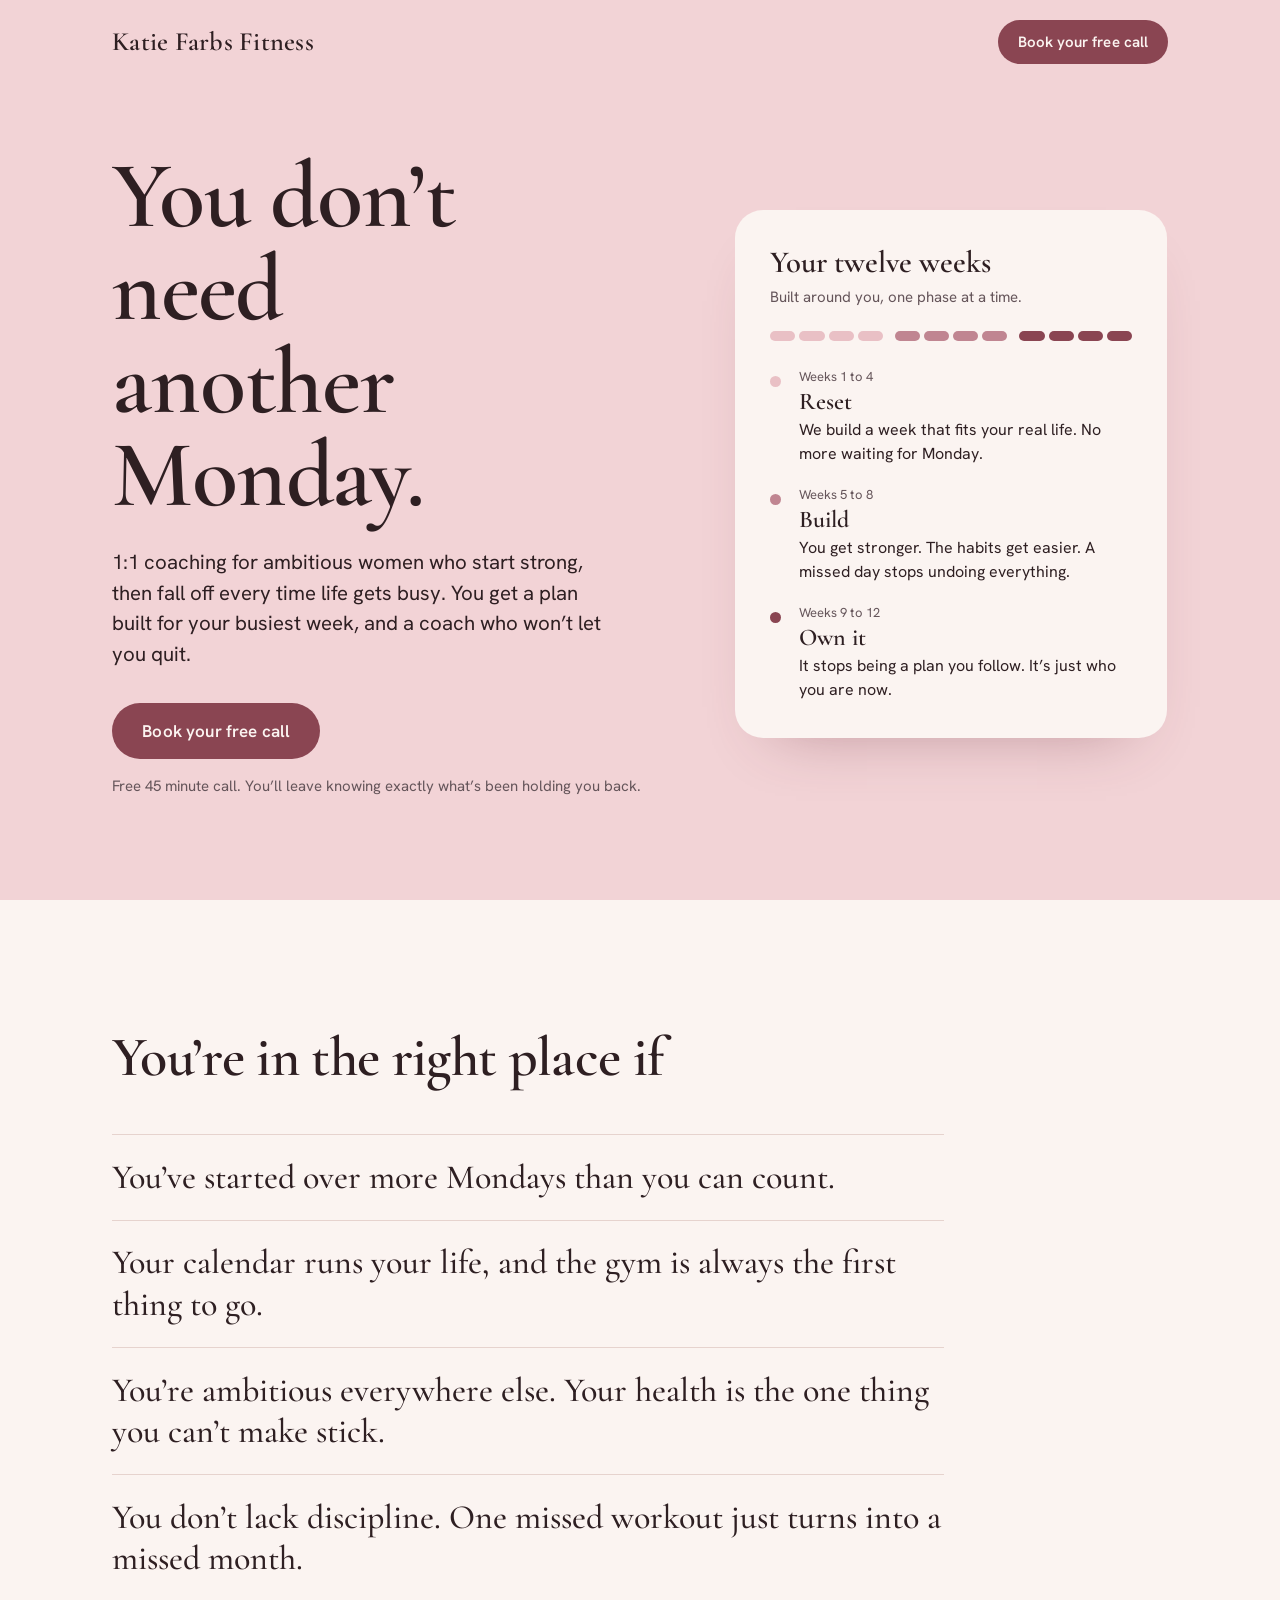
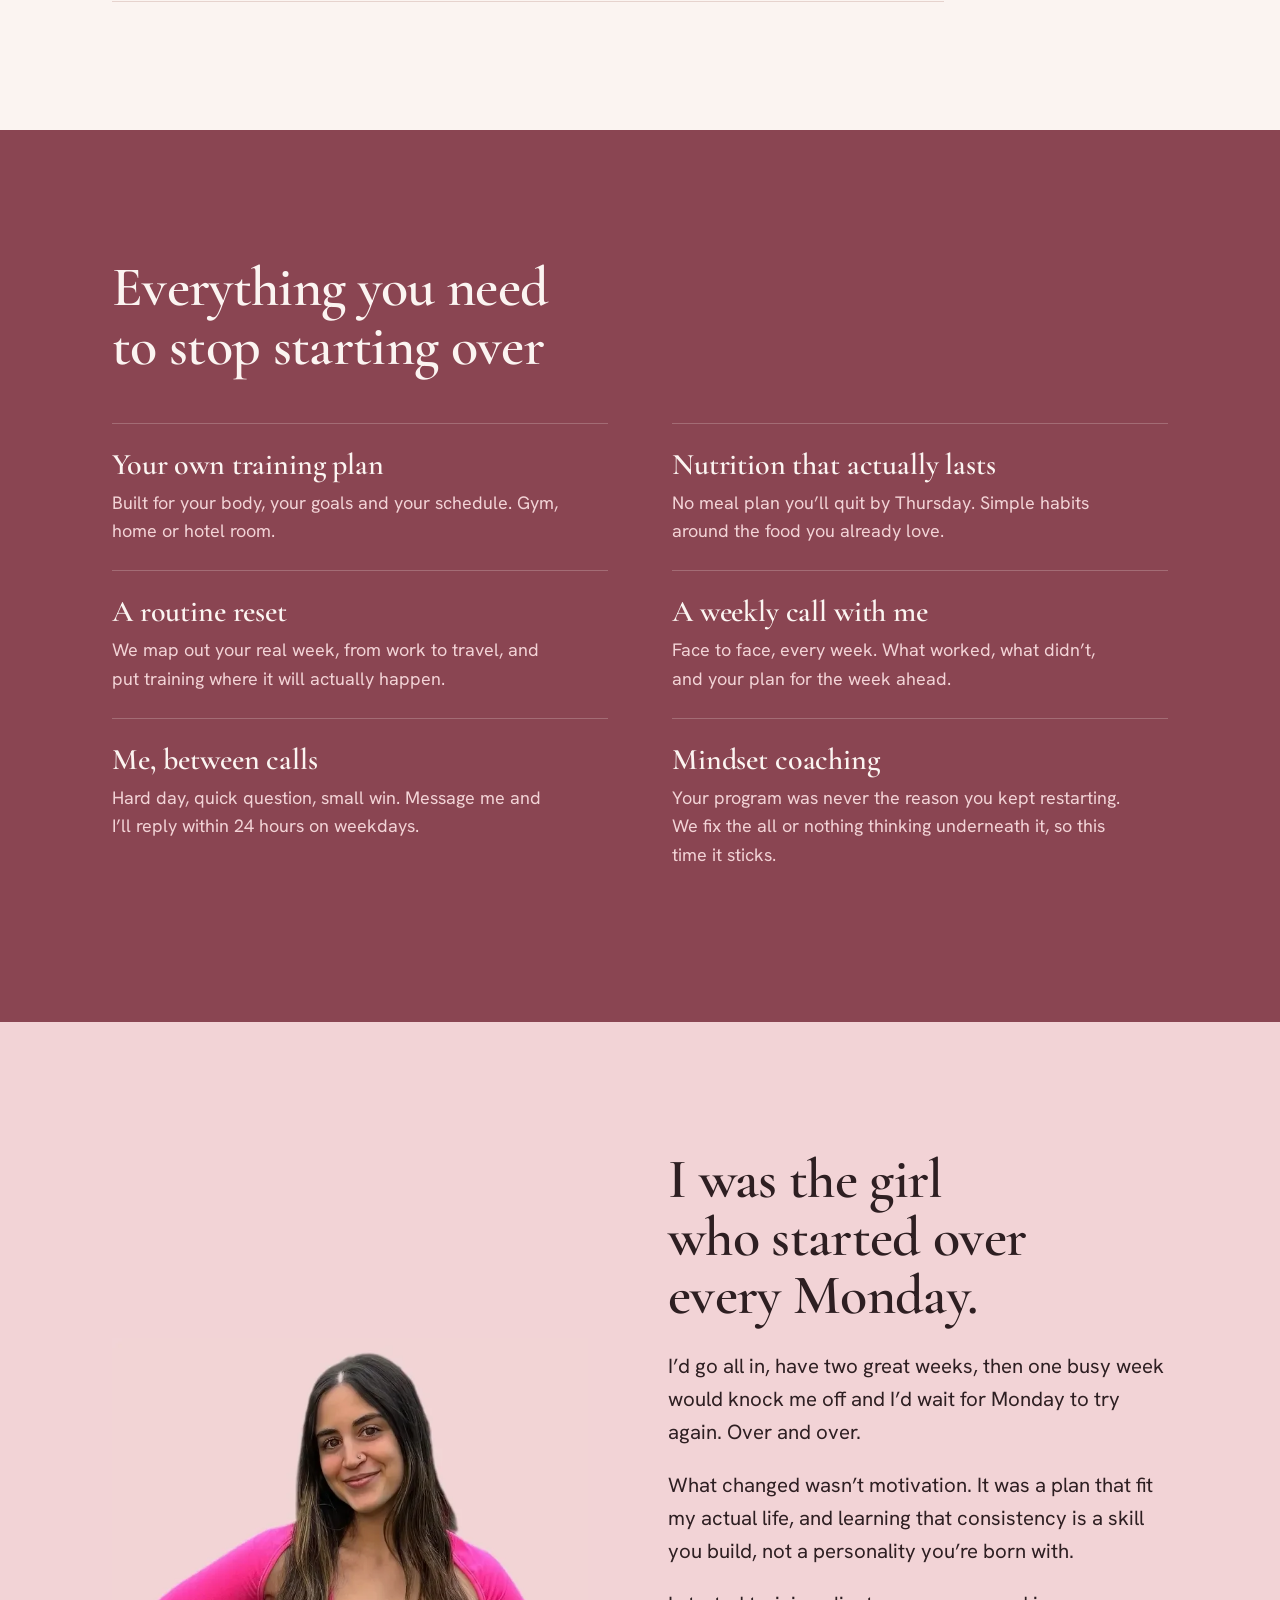
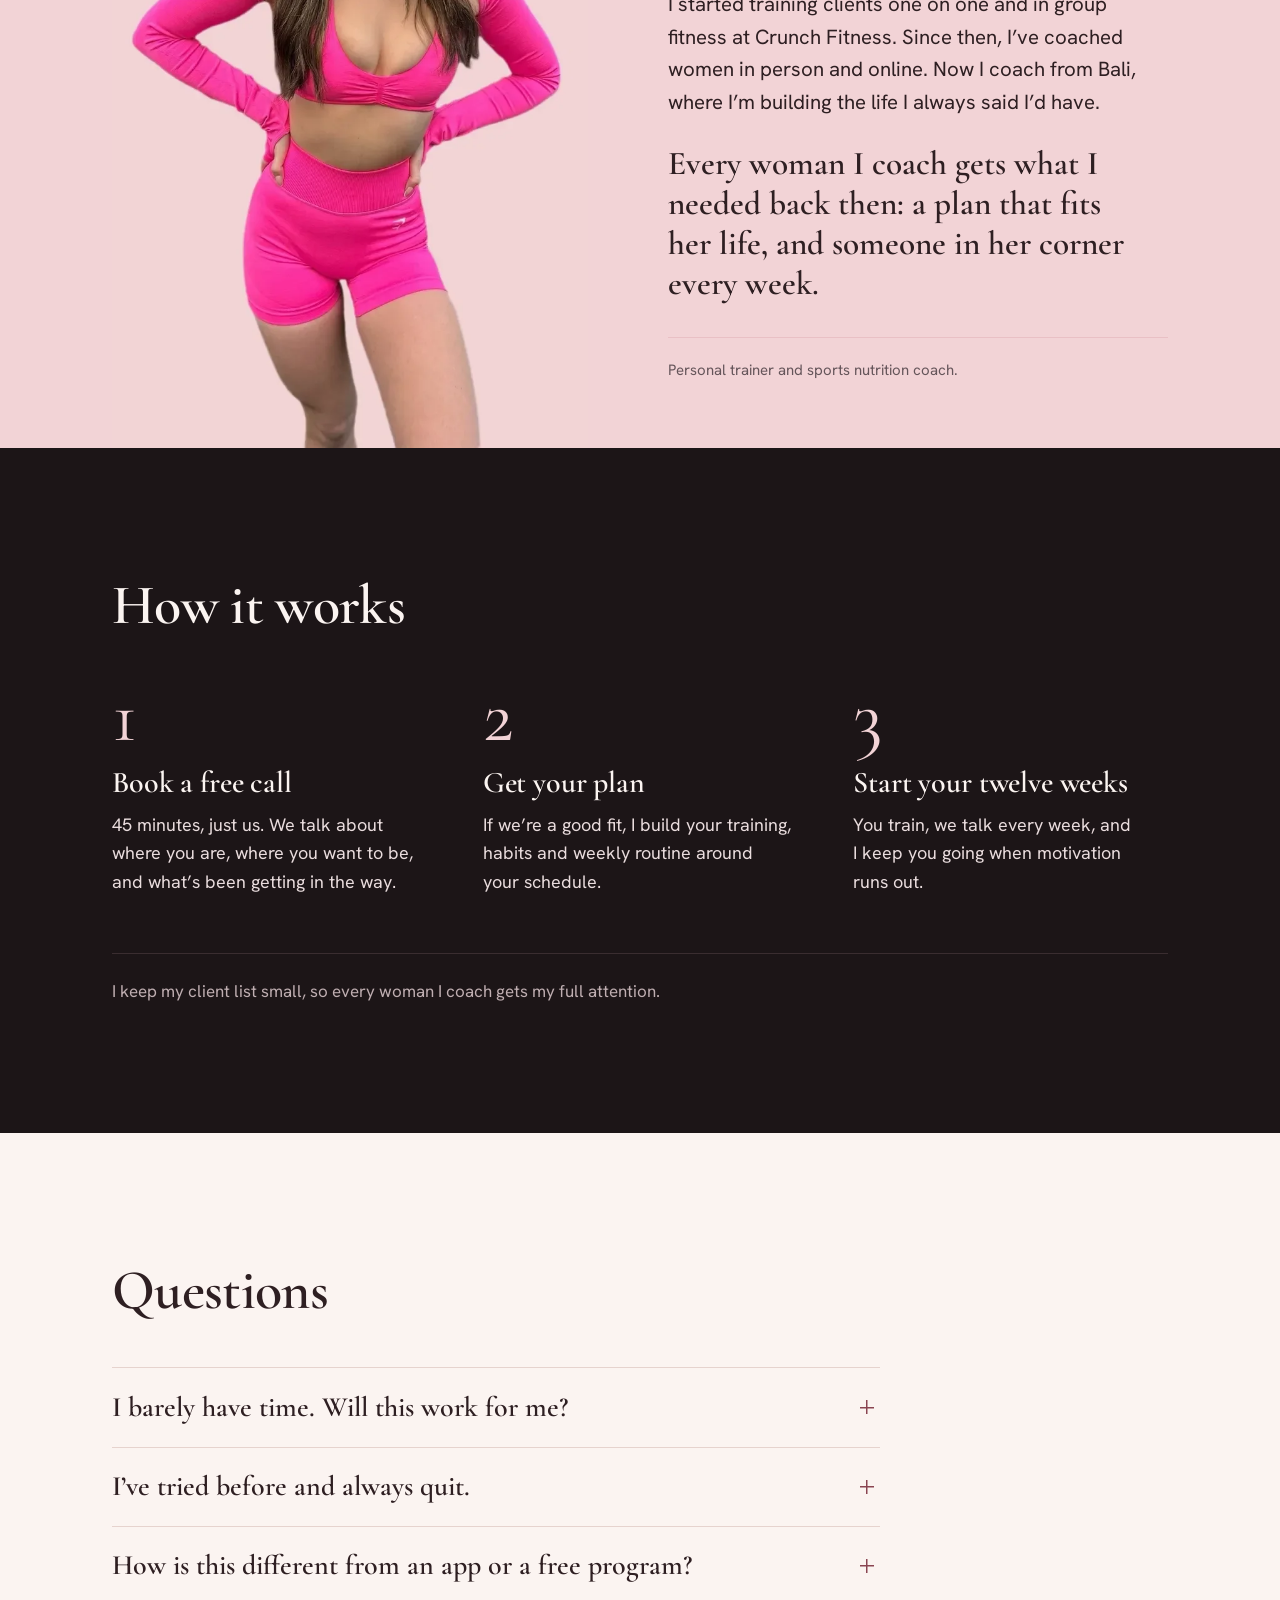
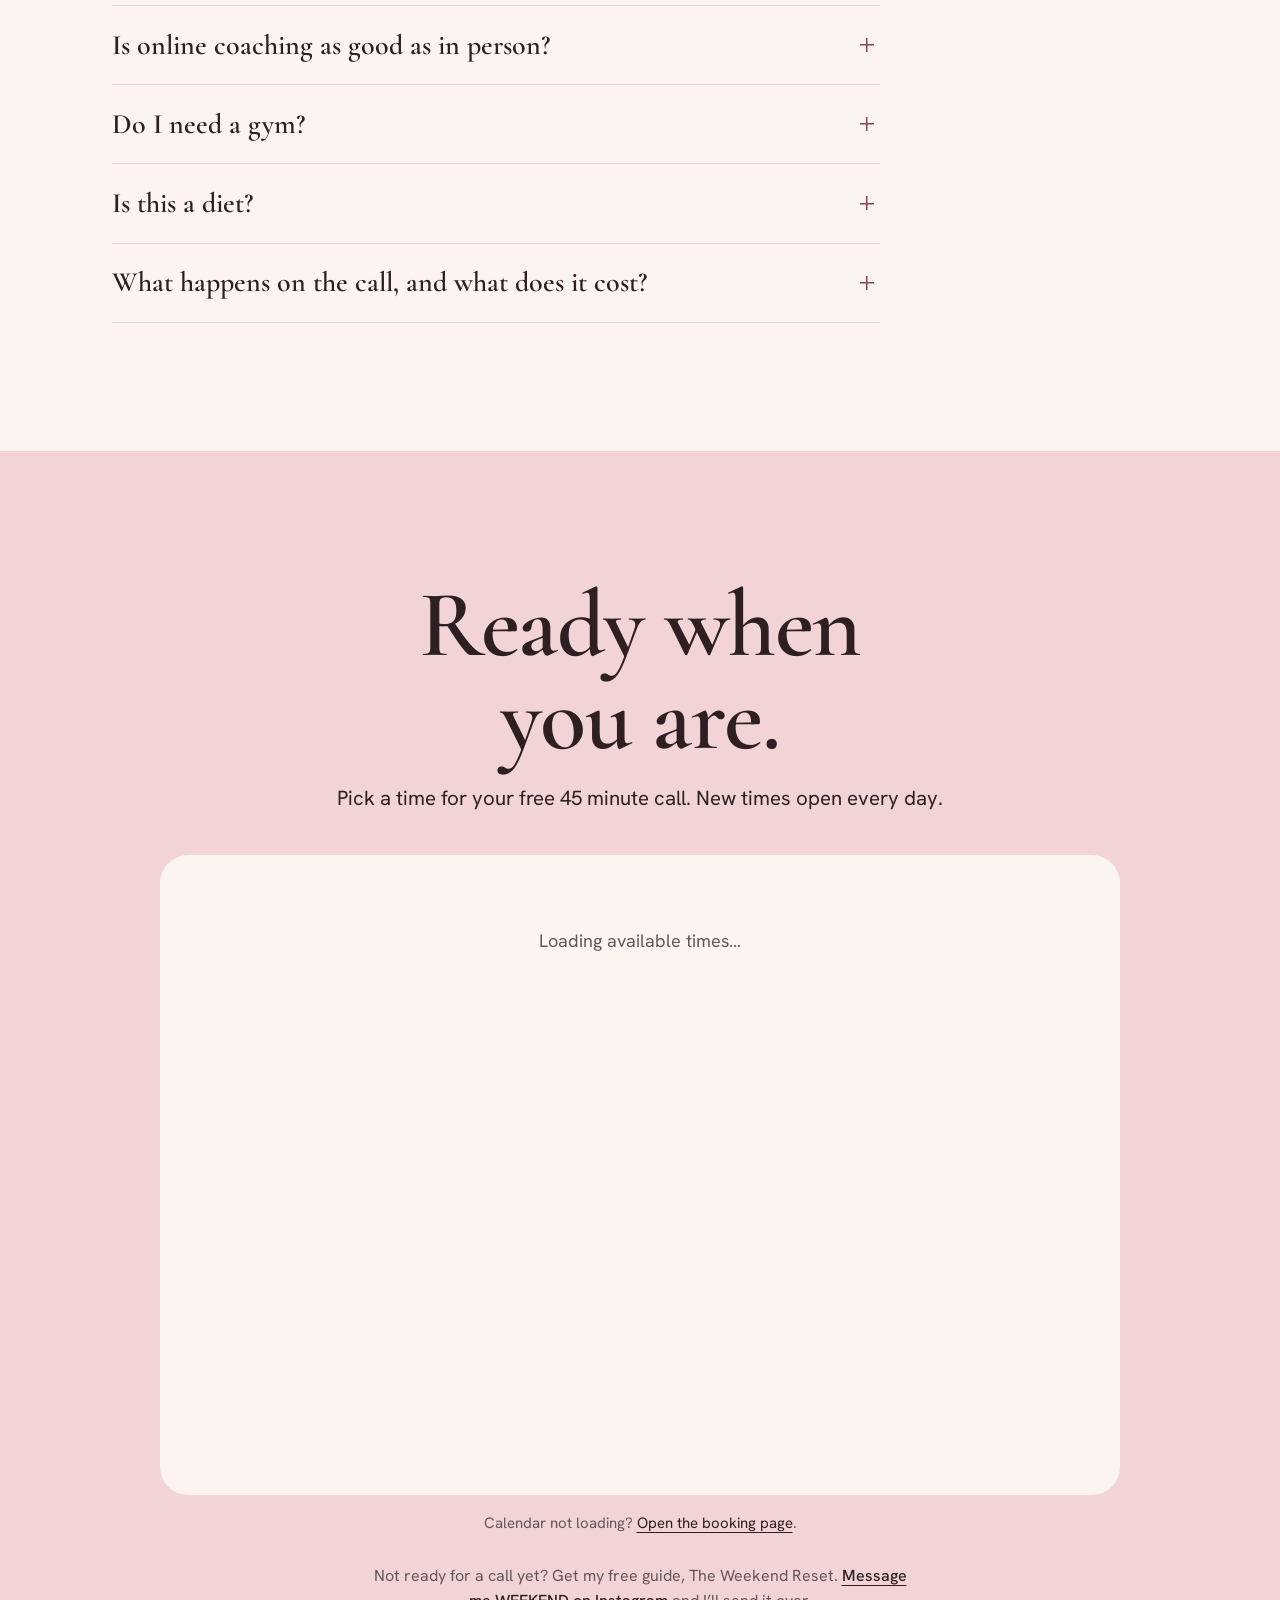
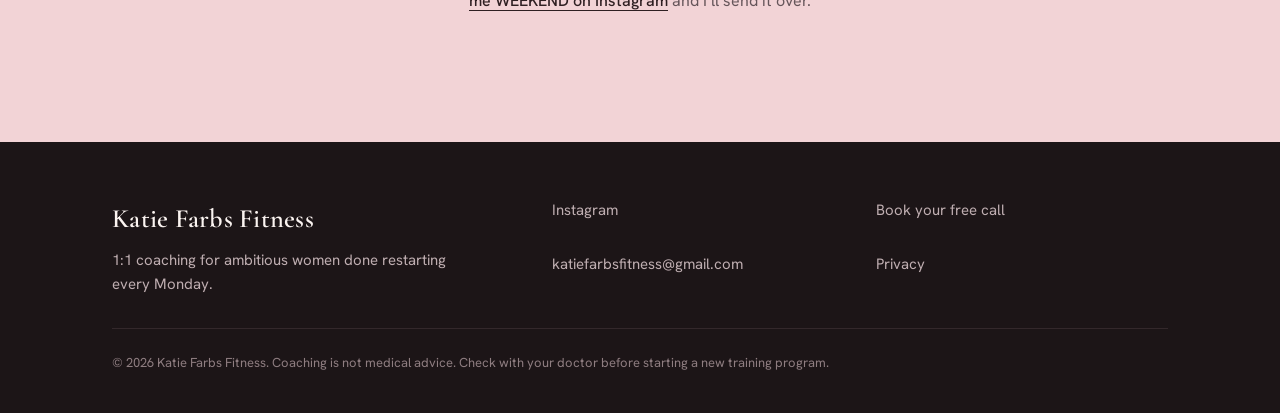
==== commit 42eaba57: "Update text in index.html for improved messaging Revised text for clarity and engagement in various " ====
--- a/index.html
+++ b/index.html
@@ -13,7 +13,7 @@
   <link rel="preconnect" href="https://fonts.googleapis.com">
   <link rel="preconnect" href="https://fonts.gstatic.com" crossorigin>
   <link href="https://fonts.googleapis.com/css2?family=Cormorant+Garamond:wght@500;600&family=Hanken+Grotesk:wght@400;500;600&display=swap" rel="stylesheet">
-  <link rel="stylesheet" href="styles.css">
+  <link rel="stylesheet" href="styles.css?v=2">
   <!-- META PIXEL: base code goes here once the ad account is set up. -->
 </head>
 <body>
@@ -32,7 +32,7 @@
       <div class="wrap hero__grid">
         <div>
           <h1 id="hero-title">You don’t need another Monday.</h1>
-          <p class="hero__lede">You need a plan that survives your busiest week, and a coach who won’t let you fall off. 1:1 coaching for ambitious women who start strong, then lose it every time life gets busy.</p>
+          <p class="hero__lede">1:1 coaching for ambitious women who start strong, then fall off every time life gets busy. You get a plan built for your busiest week, and a coach who won’t let you quit.</p>
           <a class="btn" href="#book">Book your free call</a>
           <p class="reassure">Free 45 minute call. You’ll leave knowing exactly what’s been holding you back.</p>
         </div>
@@ -47,7 +47,7 @@
               <div>
                 <span class="weeks">Weeks 1 to 4</span>
                 <strong>Reset</strong>
-                <p>We build a week that fits your real life, and you stop starting over.</p>
+                <p>We build a week that fits your real life. No more waiting for Monday.</p>
               </div>
             </li>
             <li>
@@ -93,27 +93,27 @@
         <ul class="get">
           <li>
             <h3>Your own training plan</h3>
-            <p>Written for your body, your goals and your schedule. Gym, home or hotel room. Adjusted as you get stronger.</p>
+            <p>Built for your body, your goals and your schedule. Gym, home or hotel room.</p>
           </li>
           <li>
             <h3>Nutrition that actually lasts</h3>
-            <p>No meal plan you’ll quit by Thursday. Simple habits around the food you already love, so eating well stops feeling like a project.</p>
+            <p>No meal plan you’ll quit by Thursday. Simple habits around the food you already love.</p>
           </li>
           <li>
             <h3>A routine reset</h3>
-            <p>We map out your real week together, from work to plans to travel, and find where training fits. Not the other way around.</p>
+            <p>We map out your real week, from work to travel, and put training where it will actually happen.</p>
           </li>
           <li>
             <h3>A weekly call with me</h3>
-            <p>Every week, face to face. We look at what worked, fix what didn’t, and set up the week ahead.</p>
+            <p>Face to face, every week. What worked, what didn’t, and your plan for the week ahead.</p>
           </li>
           <li>
             <h3>Me, between calls</h3>
-            <p>Hard day, quick question, small win. Message me anytime. You’re never figuring it out alone.</p>
+            <p>Hard day, quick question, small win. Message me and I’ll reply within 24 hours on weekdays.</p>
           </li>
           <li>
             <h3>Mindset coaching</h3>
-            <p>Your program was never the reason you kept restarting. We work on the all or nothing thinking underneath it, so this time it sticks.</p>
+            <p>Your program was never the reason you kept restarting. We fix the all or nothing thinking underneath it, so this time it sticks.</p>
           </li>
         </ul>
       </div>
@@ -129,8 +129,8 @@
           <p>I’d go all in, have two great weeks, then one busy week would knock me off and I’d wait for Monday to try again. Over and over.</p>
           <p>What changed wasn’t motivation. It was a plan that fit my actual life, and learning that consistency is a skill you build, not a personality you’re born with.</p>
           <p>I started training clients one on one and in group fitness at Crunch Fitness. Since then, I’ve coached women in person and online. Now I coach from Bali, where I’m building the life I always said I’d have.</p>
-          <p class="katie__punch">You don’t need more motivation. You need a plan that fits your life, and someone in your corner every week.</p>
-          <p class="katie__creds">Personal trainer and sports nutrition coach. Coaching women online from Bali.</p>
+          <p class="katie__punch">Every woman I coach gets what I needed back then: a plan that fits her life, and someone in her corner every week.</p>
+          <p class="katie__creds">Personal trainer and sports nutrition coach.</p>
         </div>
       </div>
     </section>
@@ -147,7 +147,7 @@
           </li>
           <li>
             <h3>Get your plan</h3>
-            <p>If we’re a good fit, I build your training, habits and weekly routine around your actual life.</p>
+            <p>If we’re a good fit, I build your training, habits and weekly routine around your schedule.</p>
           </li>
           <li>
             <h3>Start your twelve weeks</h3>
@@ -166,15 +166,19 @@
         <div class="faq">
           <details>
             <summary>I barely have time. Will this work for me?</summary>
-            <p>Yes. That’s exactly who it’s for. Your plan fits around your schedule, not the other way around, and we start with what you can actually do this week.</p>
+            <p>Yes. That’s exactly who it’s for. We start with what you can actually do this week, even if that’s two short workouts.</p>
           </details>
           <details>
             <summary>I’ve tried before and always quit.</summary>
-            <p>Most women I talk to have. The plan was never the problem. Staying consistent is, and that’s what we work on together every single week.</p>
+            <p>Most women I work with have. This time you’re not doing it alone. When you miss a day, we adjust the plan instead of starting over.</p>
+          </details>
+          <details>
+            <summary>How is this different from an app or a free program?</summary>
+            <p>An app gives you workouts. I give you a plan built around your week, a call every week, and someone who notices when you start slipping. That’s the part an app can’t do.</p>
           </details>
           <details>
             <summary>Is online coaching as good as in person?</summary>
-            <p>For staying consistent, it’s often better. You get a plan for your real week, a call with me every week, and you can message me between calls. I’m with you on the days you’d usually quit, not just for one hour in a gym.</p>
+            <p>For staying consistent, it’s often better. I’m with you all week, not just for one hour in a gym, so I’m there on the days you’d usually quit.</p>
           </details>
           <details>
             <summary>Do I need a gym?</summary>
@@ -186,7 +190,7 @@
           </details>
           <details>
             <summary>What happens on the call, and what does it cost?</summary>
-            <p>We talk about your goals, what’s gotten in the way before, and whether coaching with me is the right fit. If it is, I’ll walk you through how it works and the investment. If it isn’t, I’ll tell you honestly.</p>
+            <p>We talk about your goals, what’s gotten in the way before, and whether we’re the right fit. If we are, I’ll walk you through the program and the investment. If we’re not, I’ll tell you honestly and point you in the right direction.</p>
           </details>
         </div>
       </div>
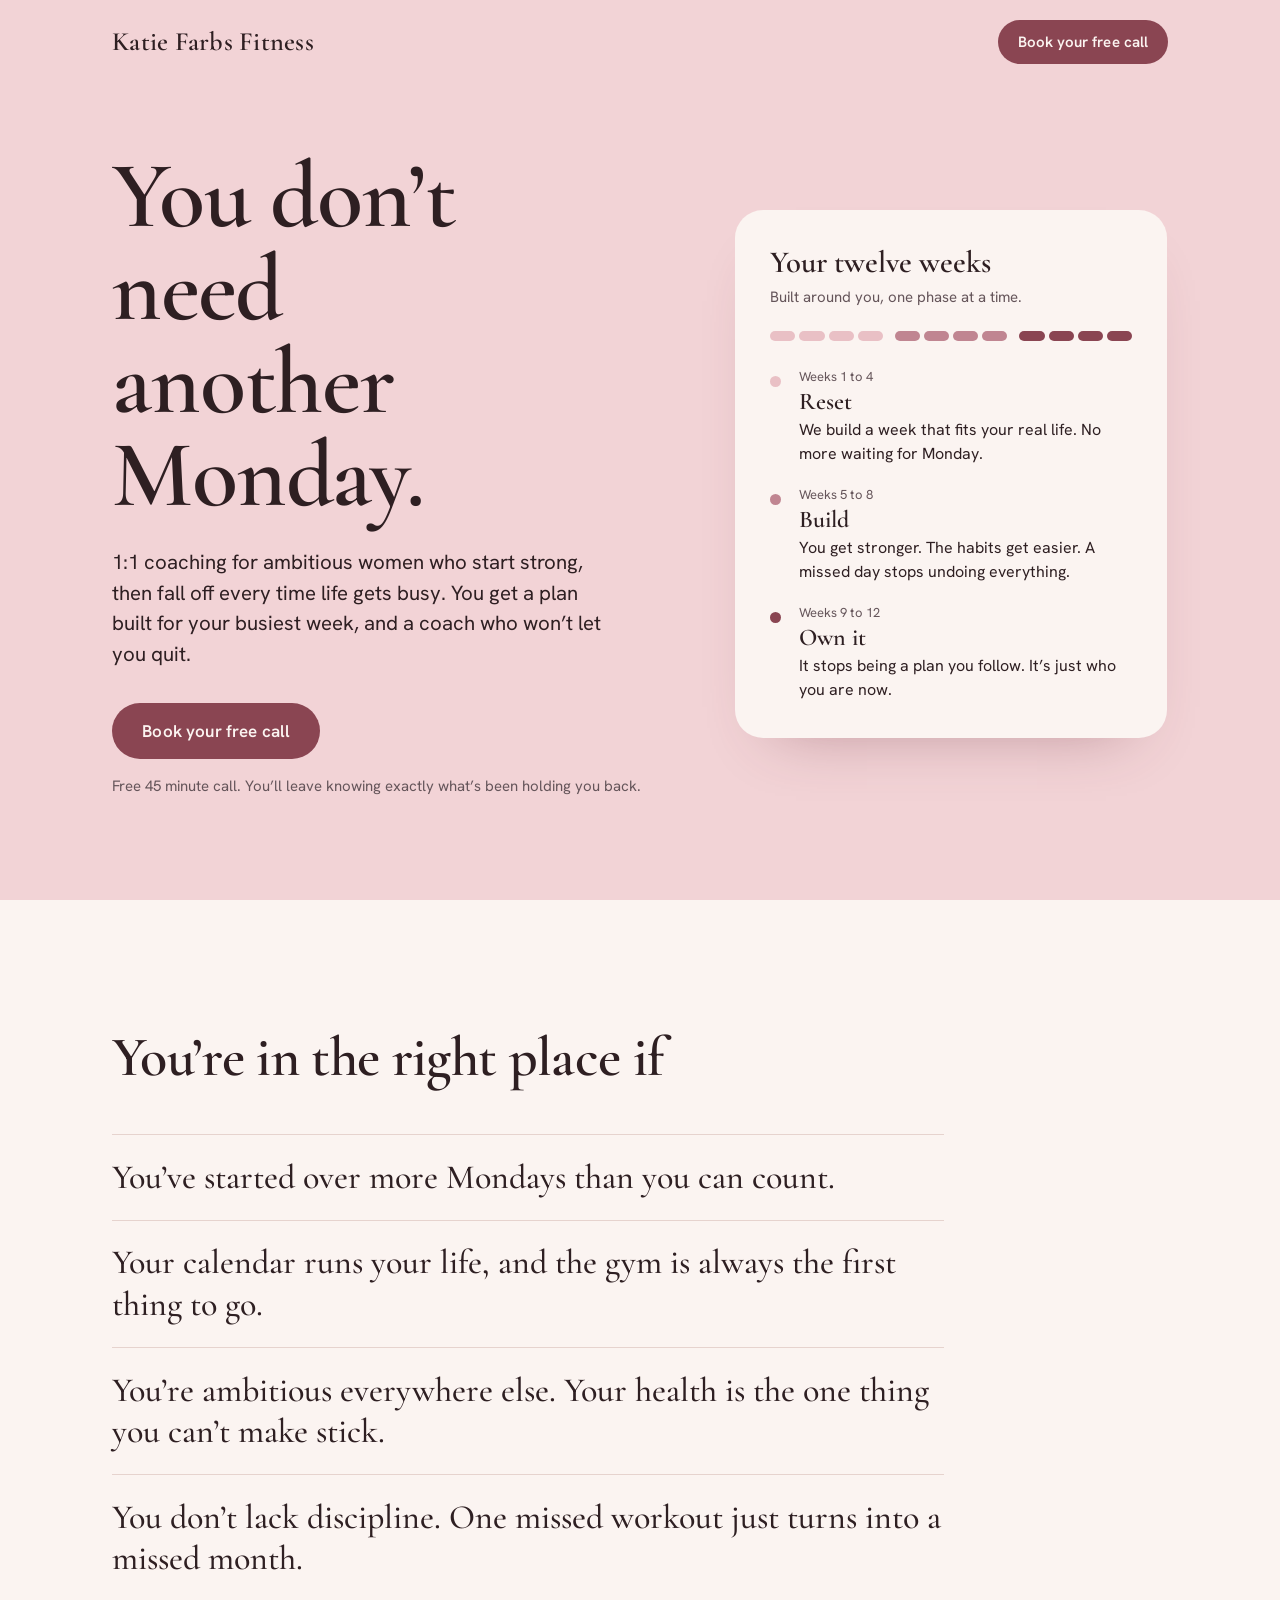
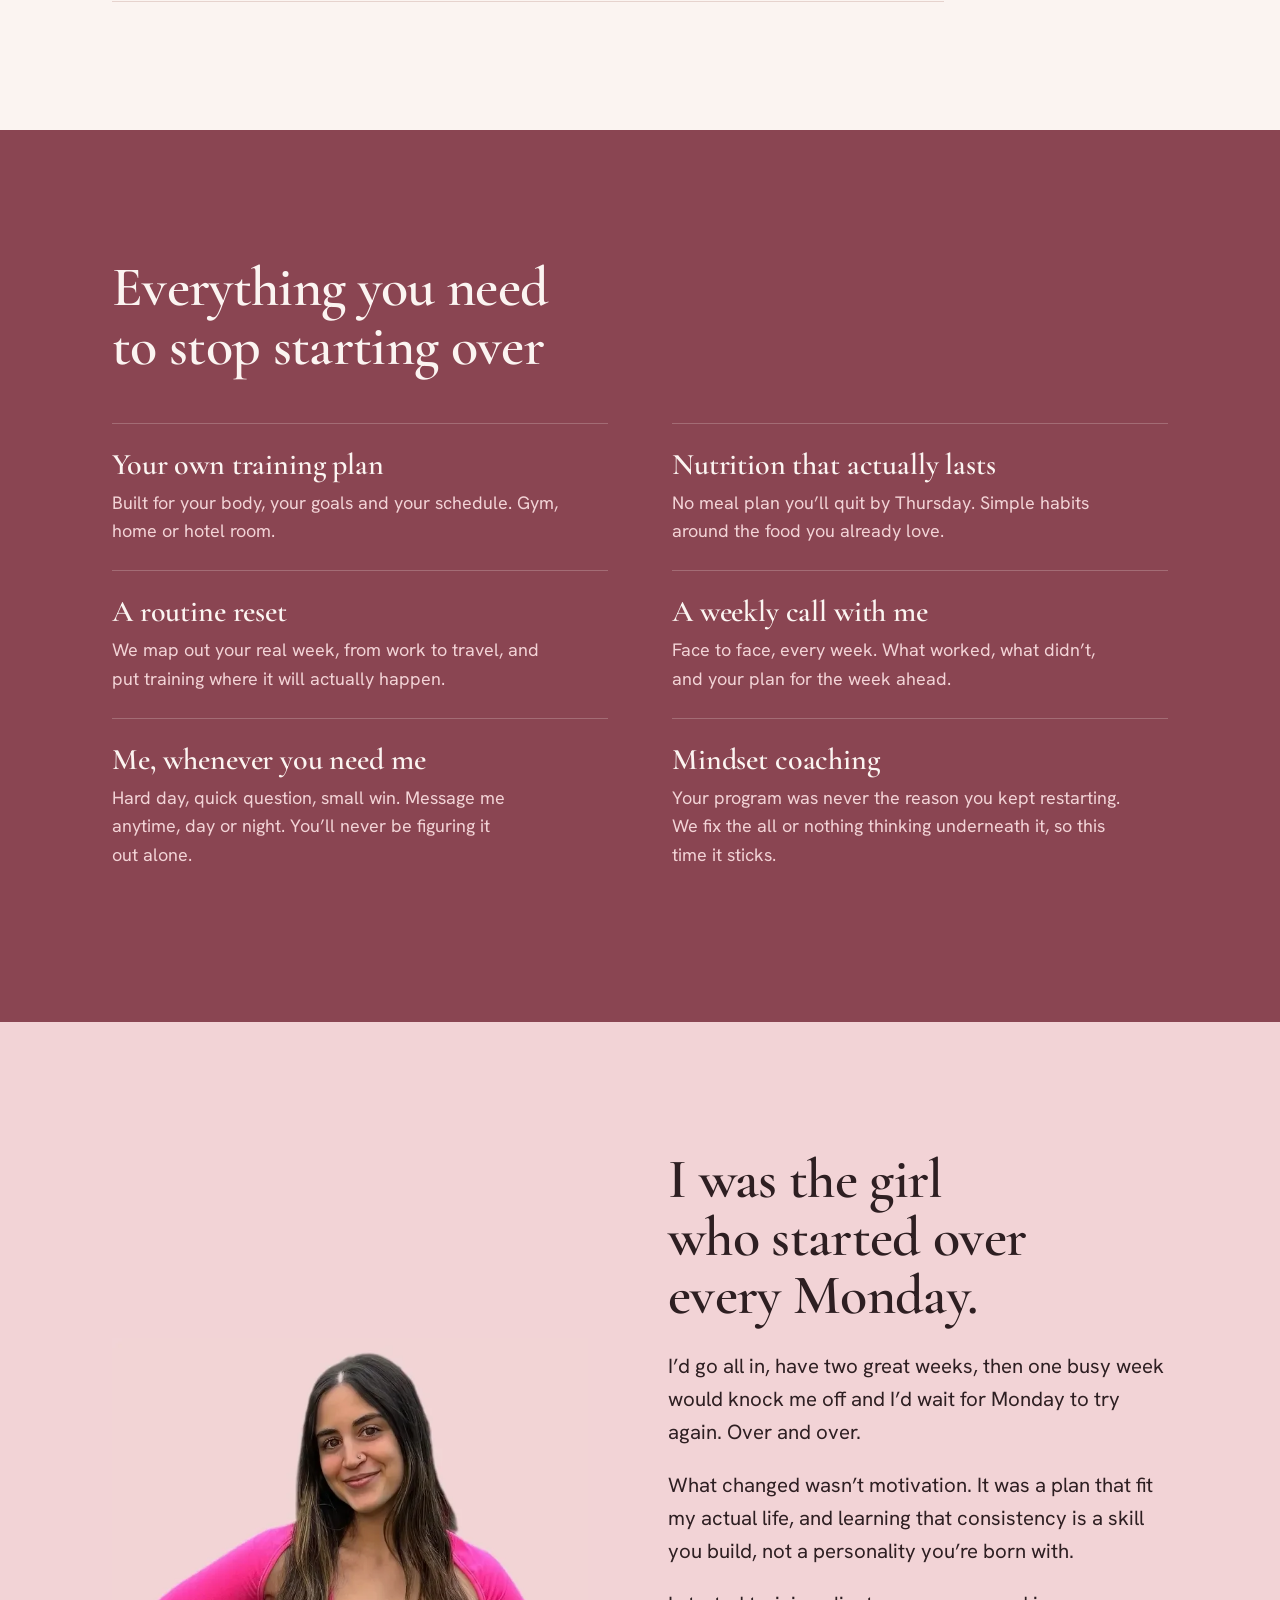
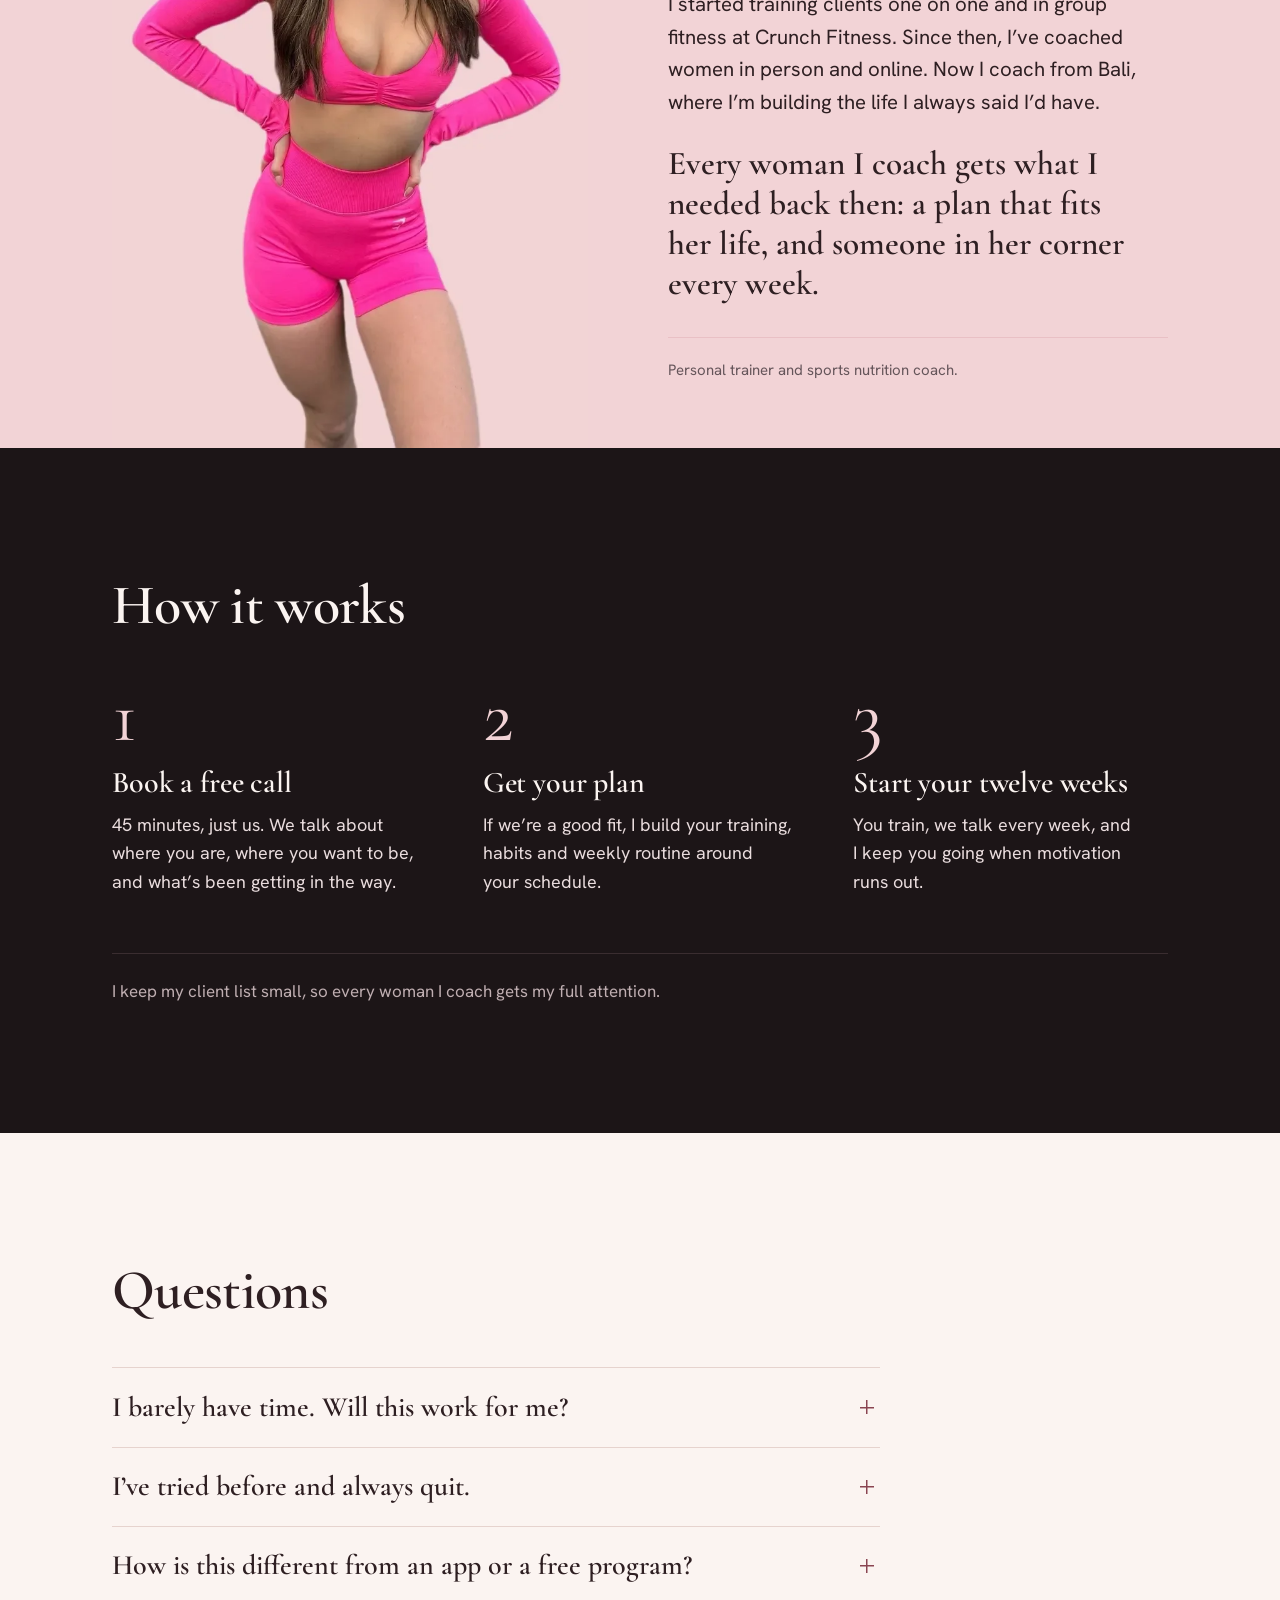
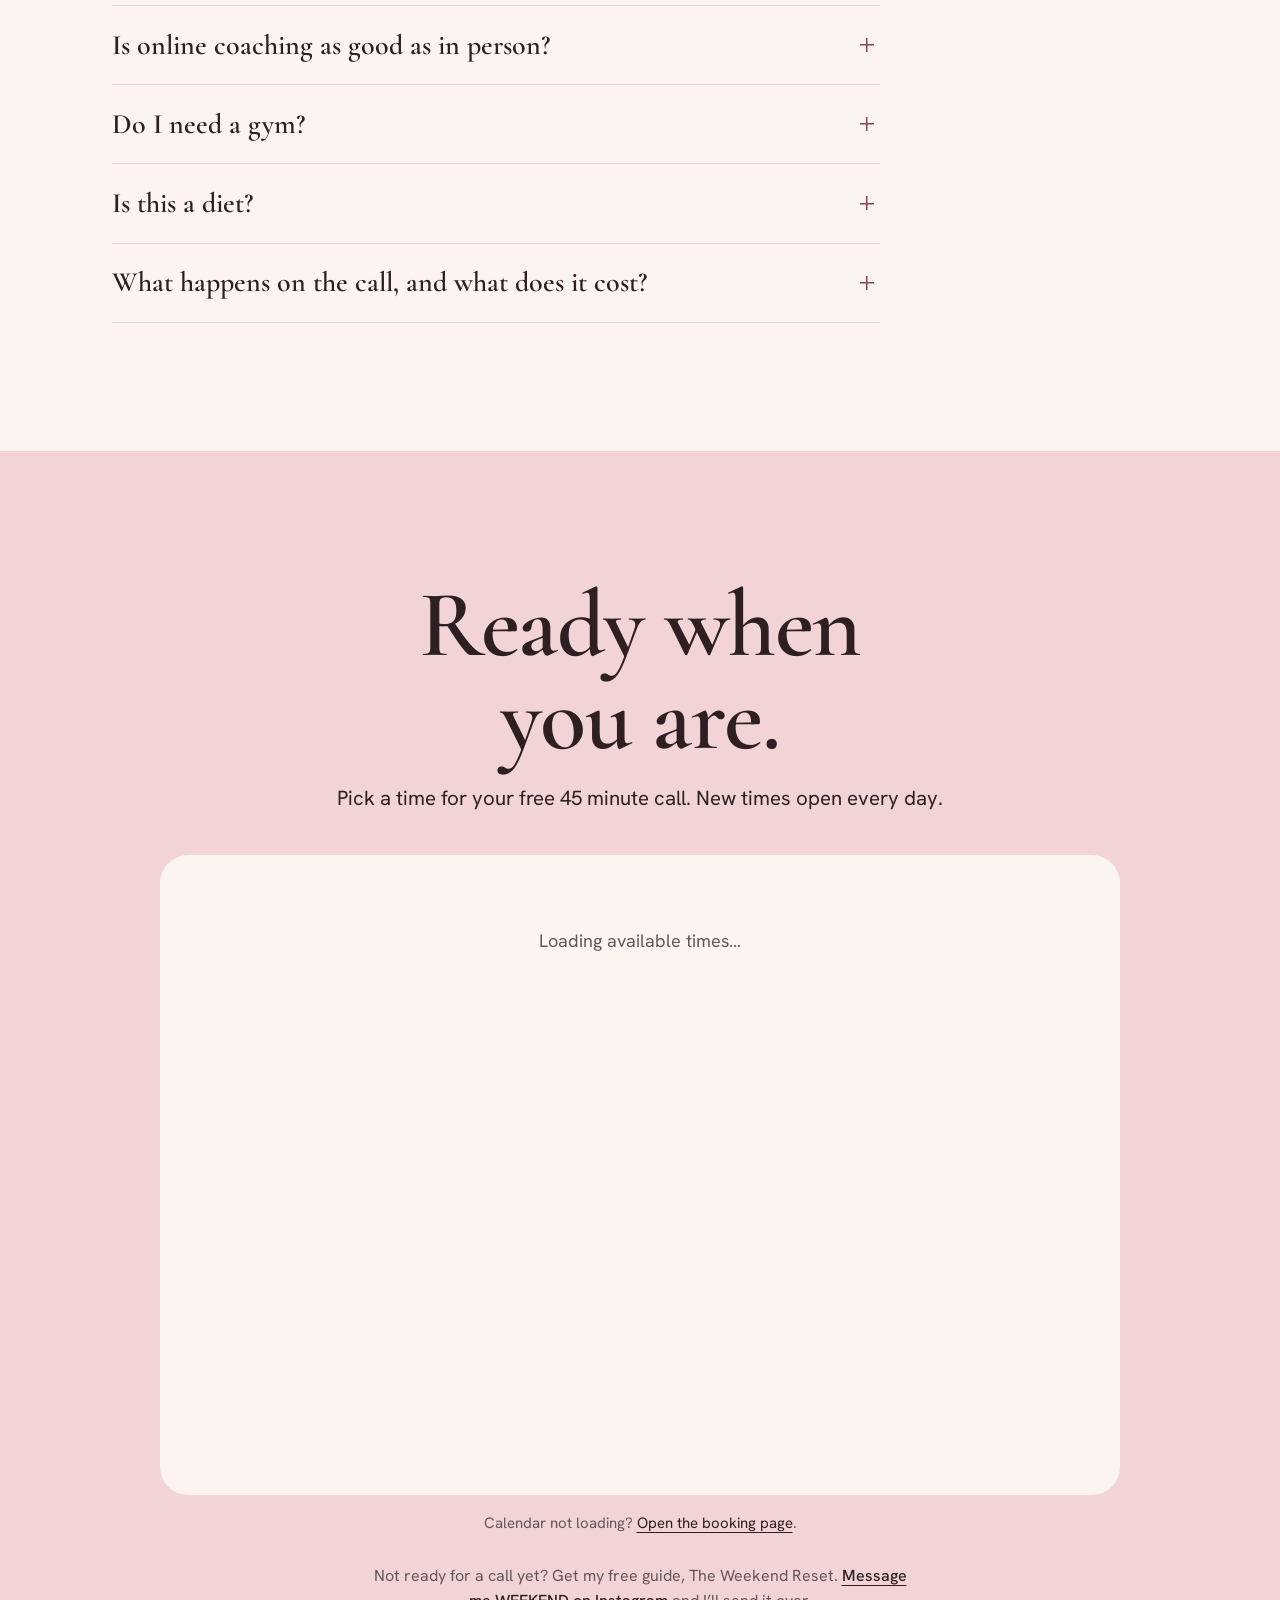
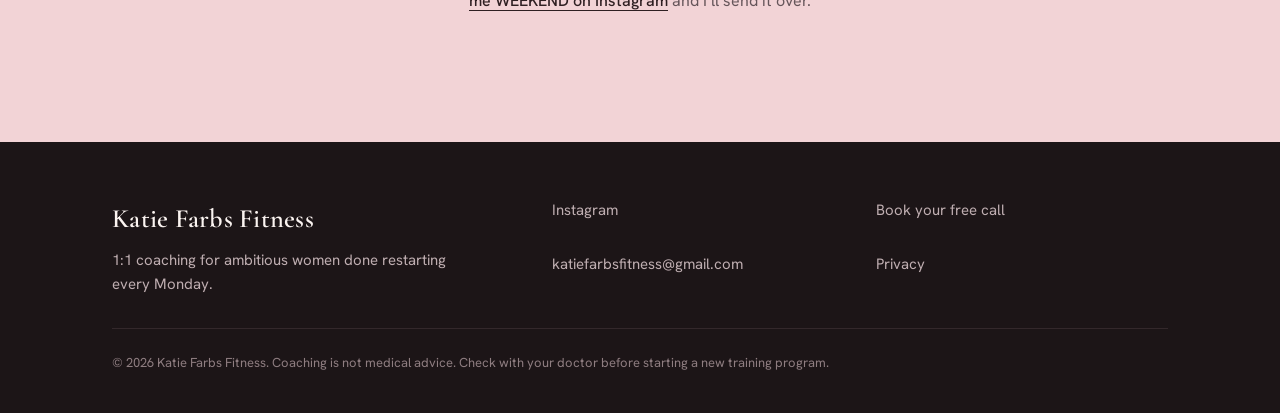
==== commit a0a03ac7: "Update availability description in index.html" ====
--- a/index.html
+++ b/index.html
@@ -108,8 +108,8 @@
             <p>Face to face, every week. What worked, what didn’t, and your plan for the week ahead.</p>
           </li>
           <li>
-            <h3>Me, between calls</h3>
-            <p>Hard day, quick question, small win. Message me and I’ll reply within 24 hours on weekdays.</p>
+            <h3>Me, whenever you need me</h3>
+            <p>Hard day, quick question, small win. Message me anytime, day or night. You’ll never be figuring it out alone.</p>
           </li>
           <li>
             <h3>Mindset coaching</h3>
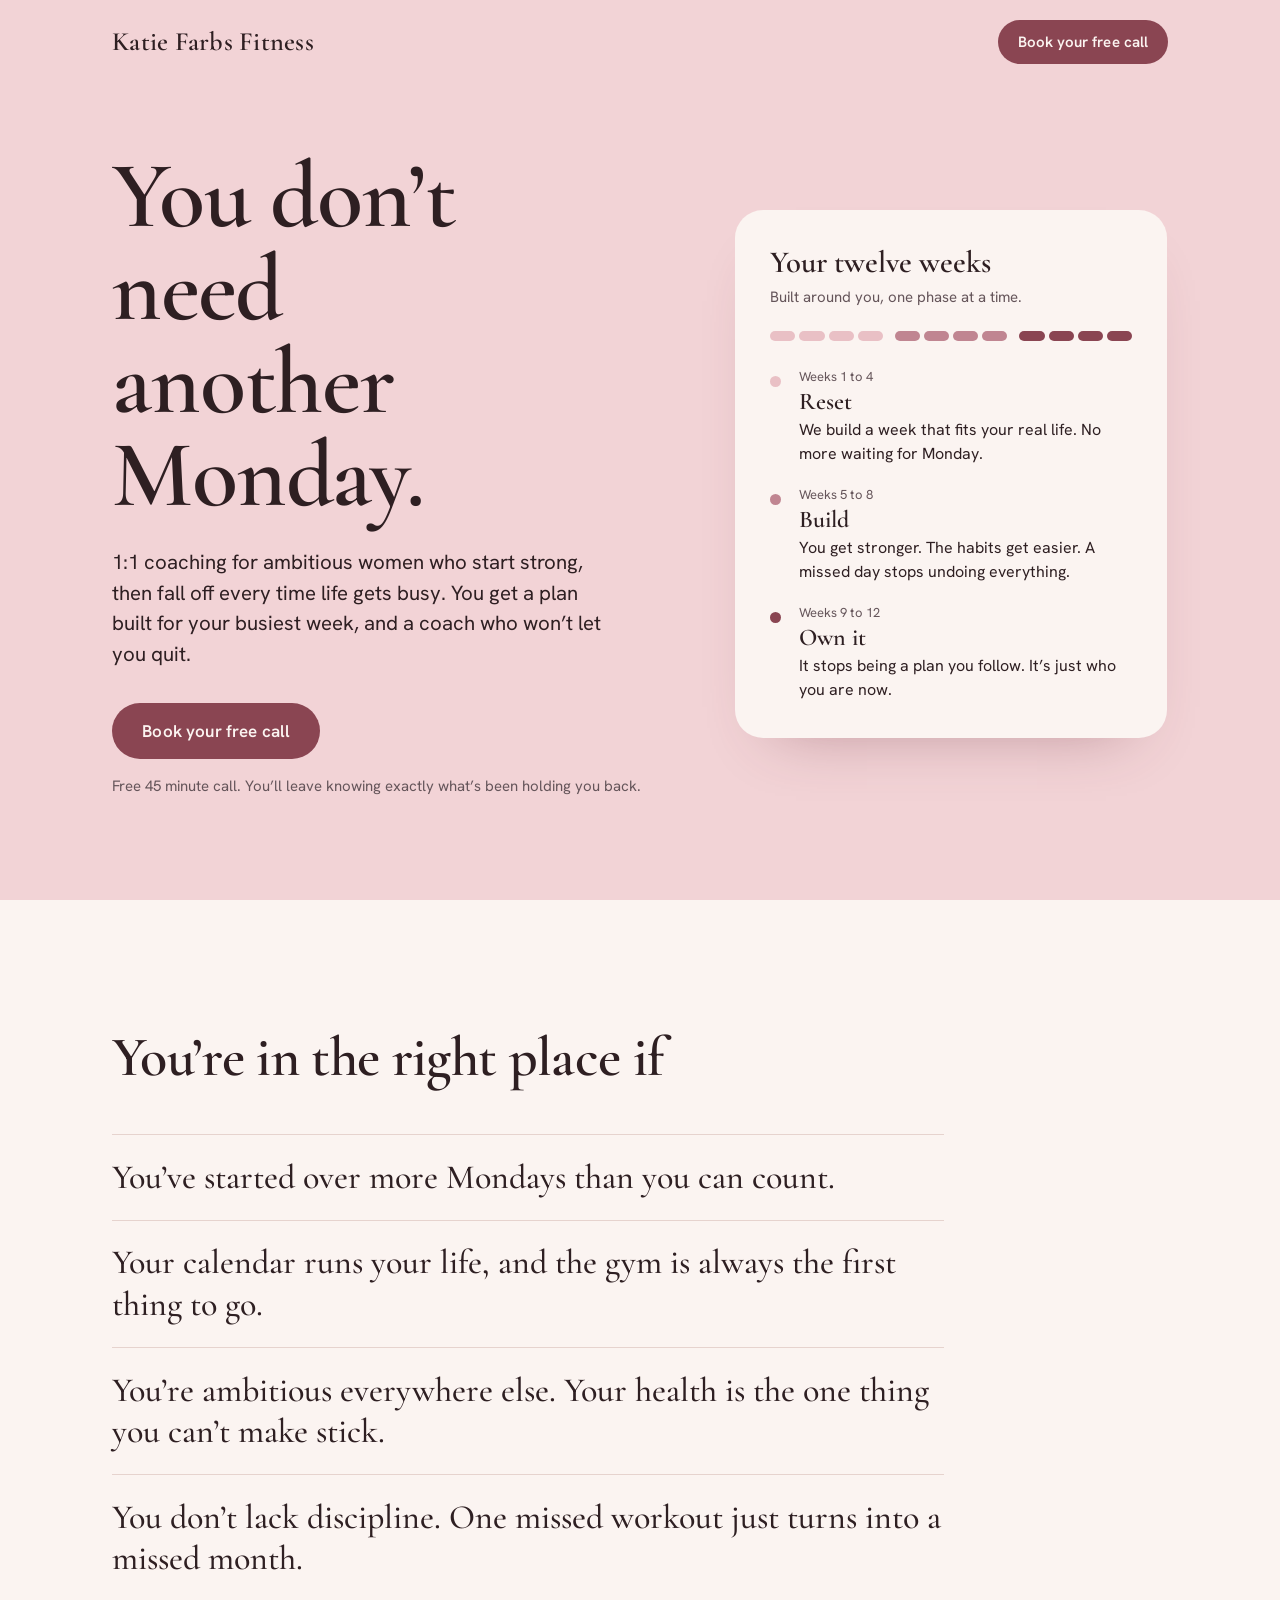
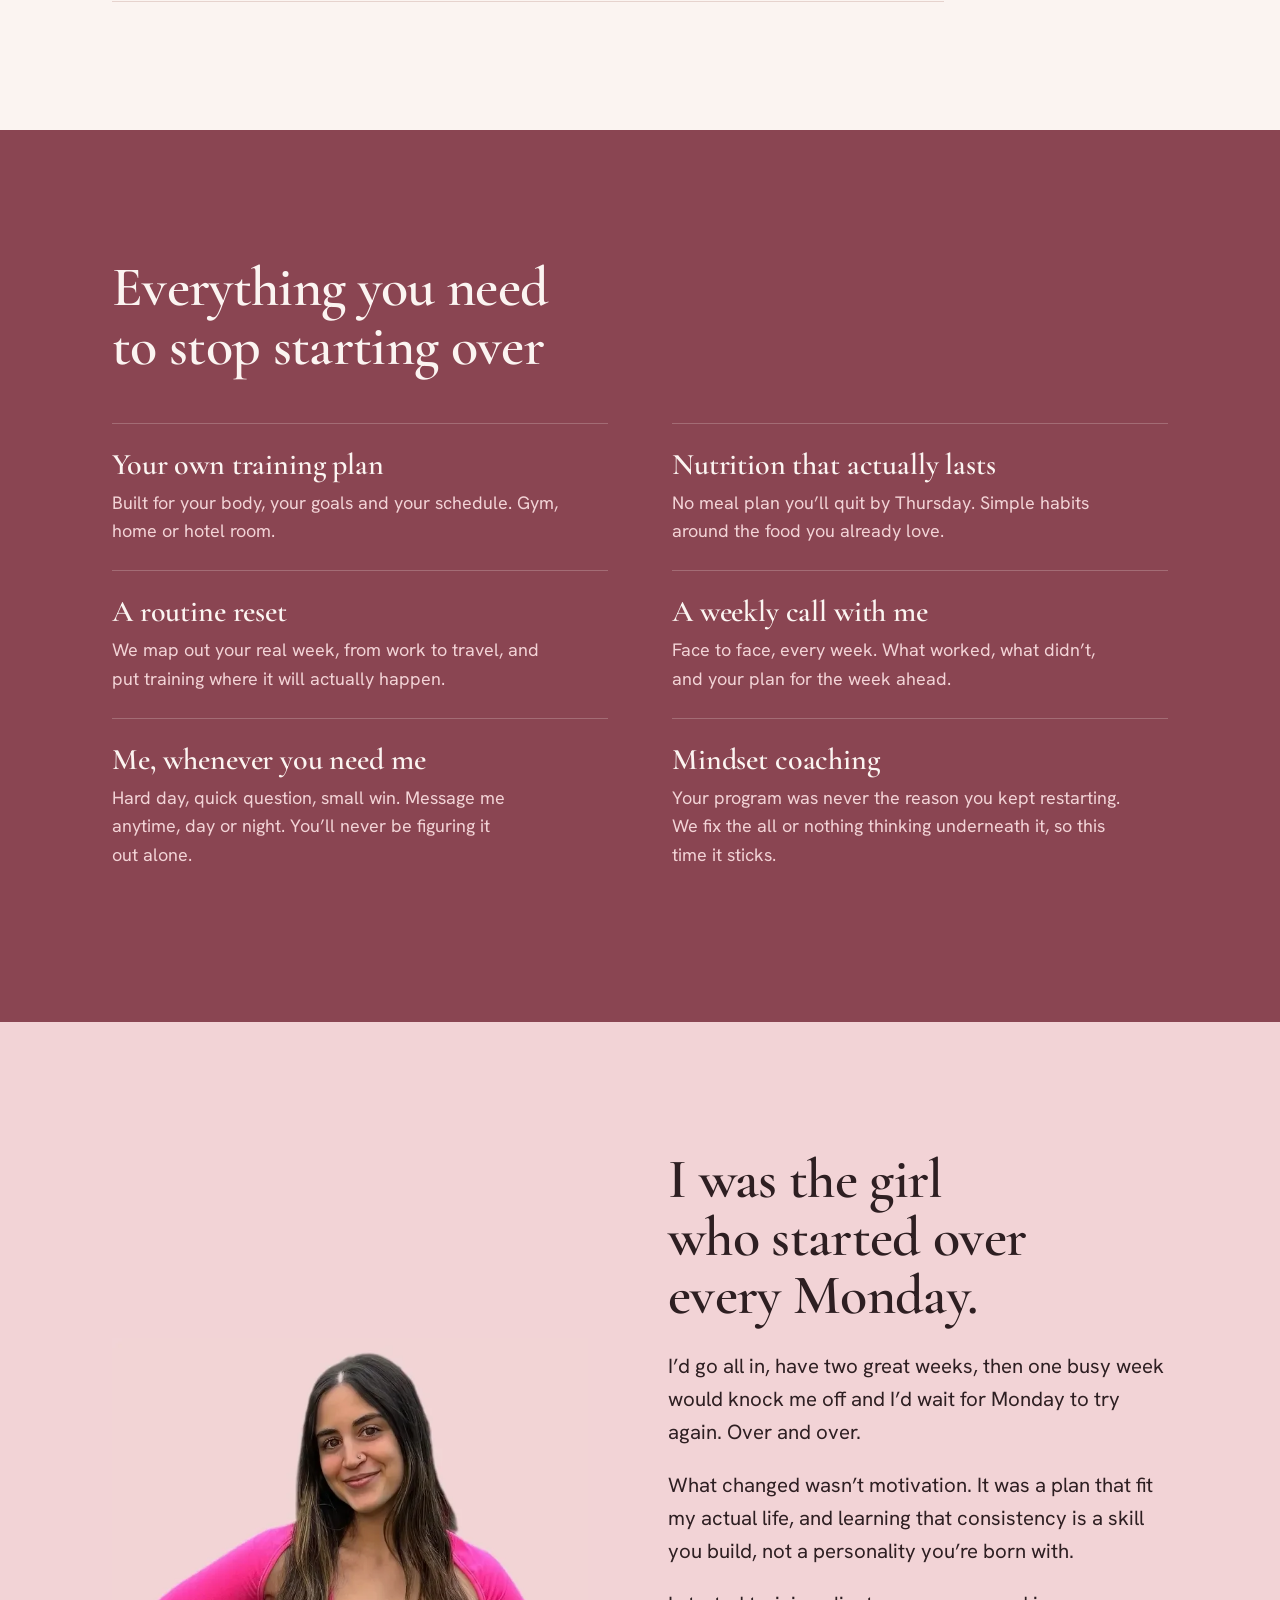
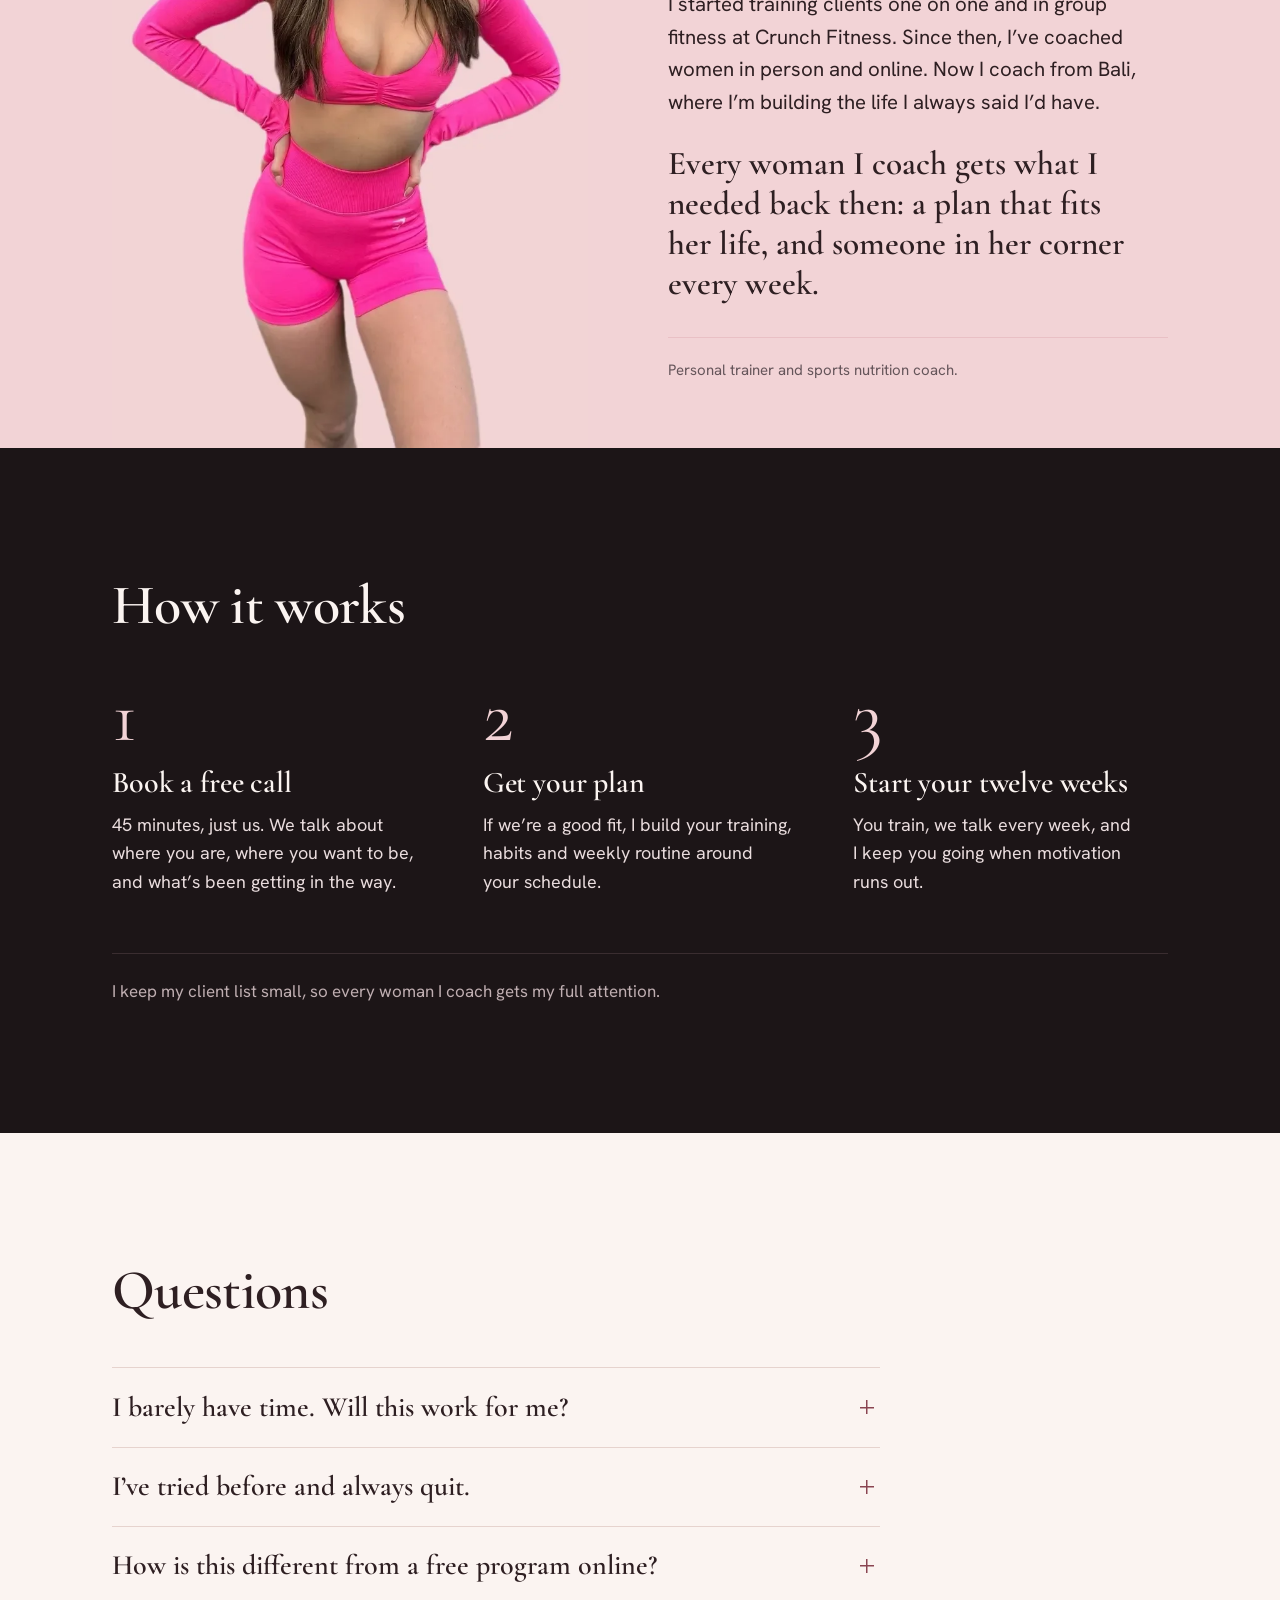
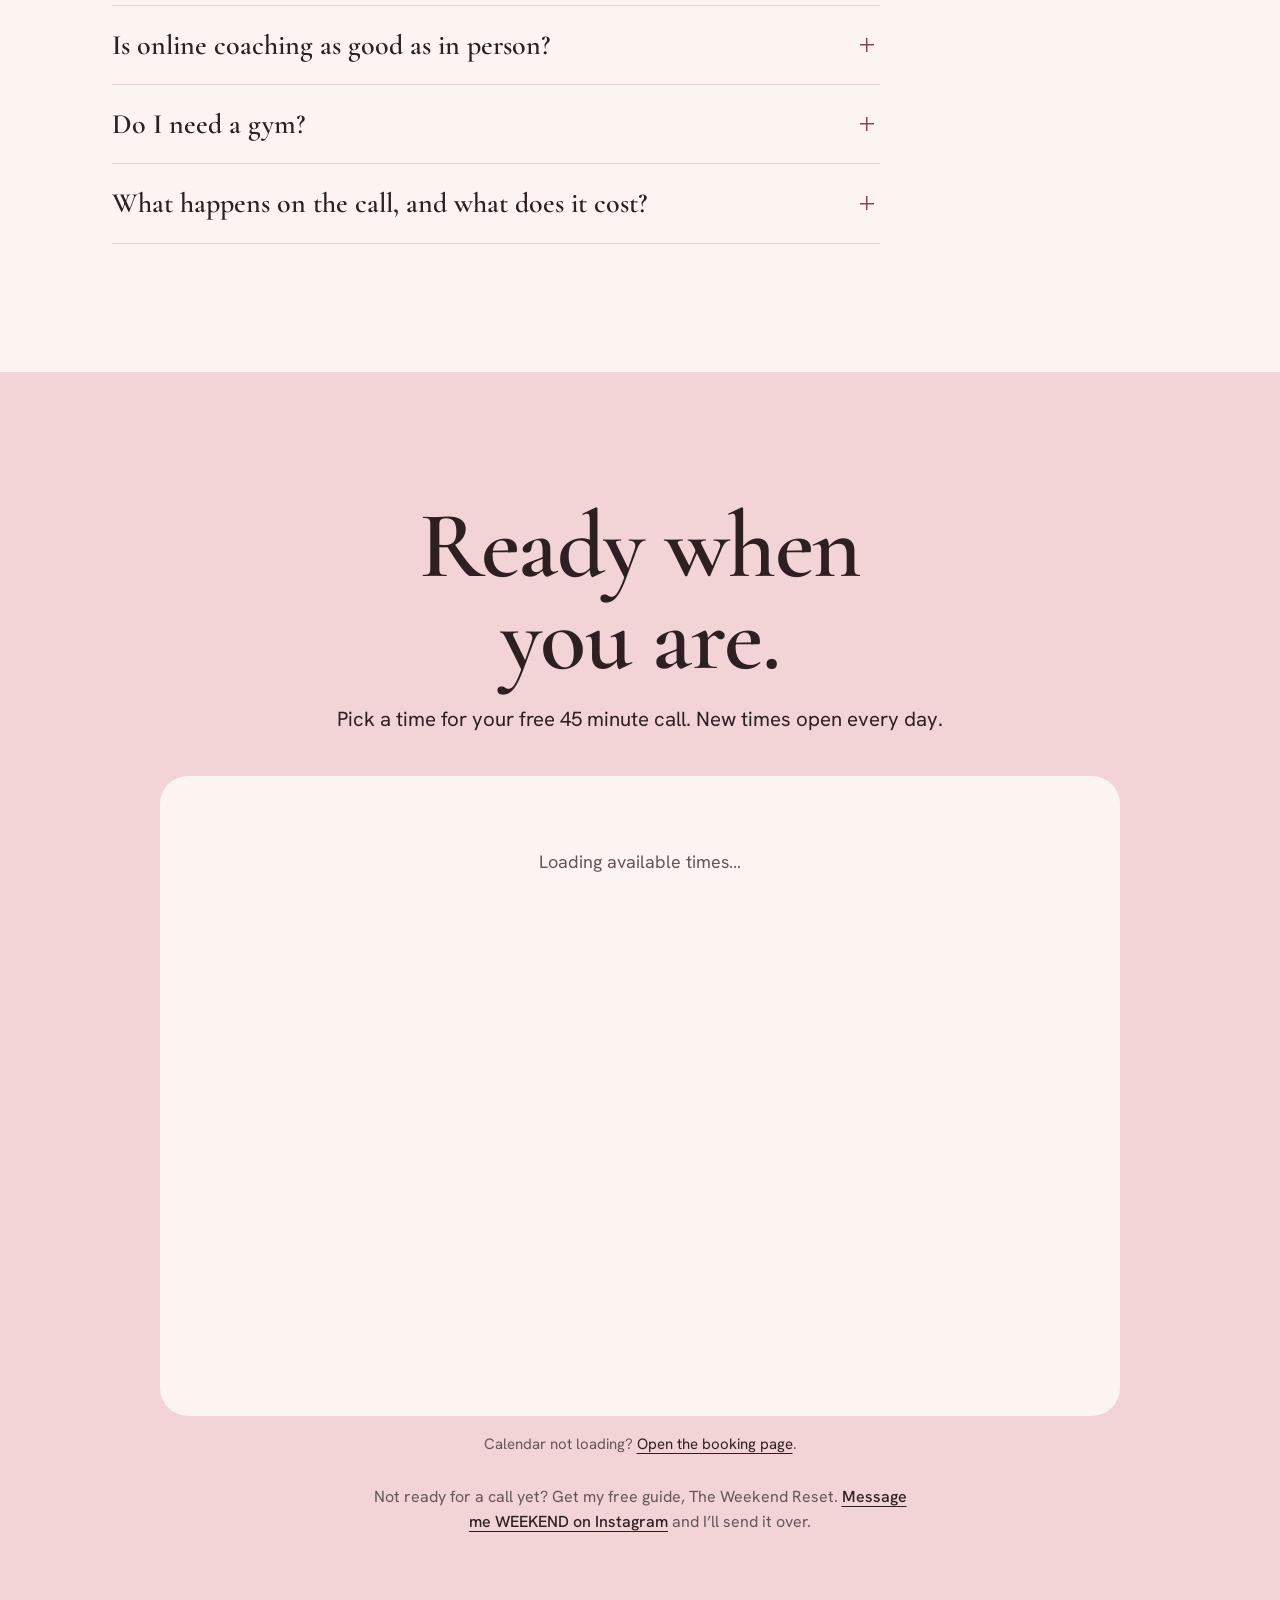
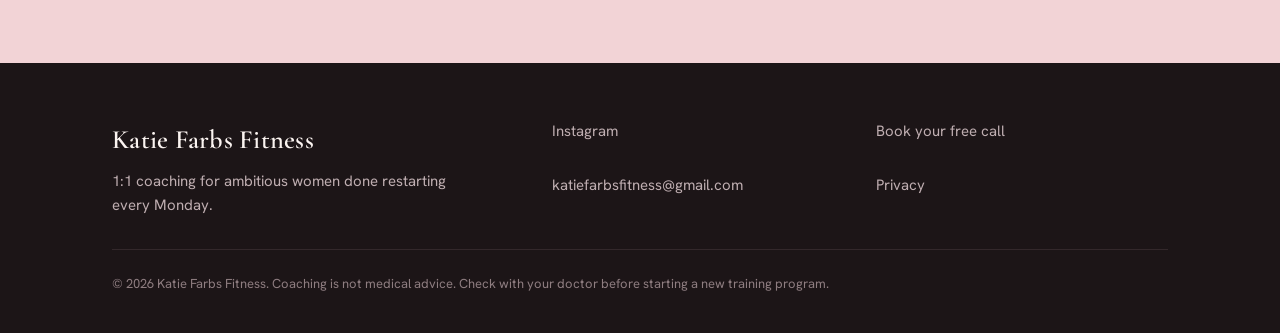
==== commit ad20efed: "Revise coaching program comparison and remove diet section Updated summary and description for coach" ====
--- a/index.html
+++ b/index.html
@@ -173,8 +173,8 @@
             <p>Most women I work with have. This time you’re not doing it alone. When you miss a day, we adjust the plan instead of starting over.</p>
           </details>
           <details>
-            <summary>How is this different from an app or a free program?</summary>
-            <p>An app gives you workouts. I give you a plan built around your week, a call every week, and someone who notices when you start slipping. That’s the part an app can’t do.</p>
+            <summary>How is this different from a free program online?</summary>
+            <p>A free program gives you workouts and leaves the rest to you. With me, you get a plan built around your week, a call every week, and someone who notices when you start slipping and pulls you back in. That’s the part you can’t download.</p>
           </details>
           <details>
             <summary>Is online coaching as good as in person?</summary>
@@ -183,10 +183,6 @@
           <details>
             <summary>Do I need a gym?</summary>
             <p>No. Your plan is built around what you have, whether that’s a full gym, a home setup or a hotel room.</p>
-          </details>
-          <details>
-            <summary>Is this a diet?</summary>
-            <p>No. You’ll build simple, flexible habits around food, with no strict rules. Coaching isn’t treatment for eating disorders, so if that’s something you’re going through, please speak with a medical professional first.</p>
           </details>
           <details>
             <summary>What happens on the call, and what does it cost?</summary>
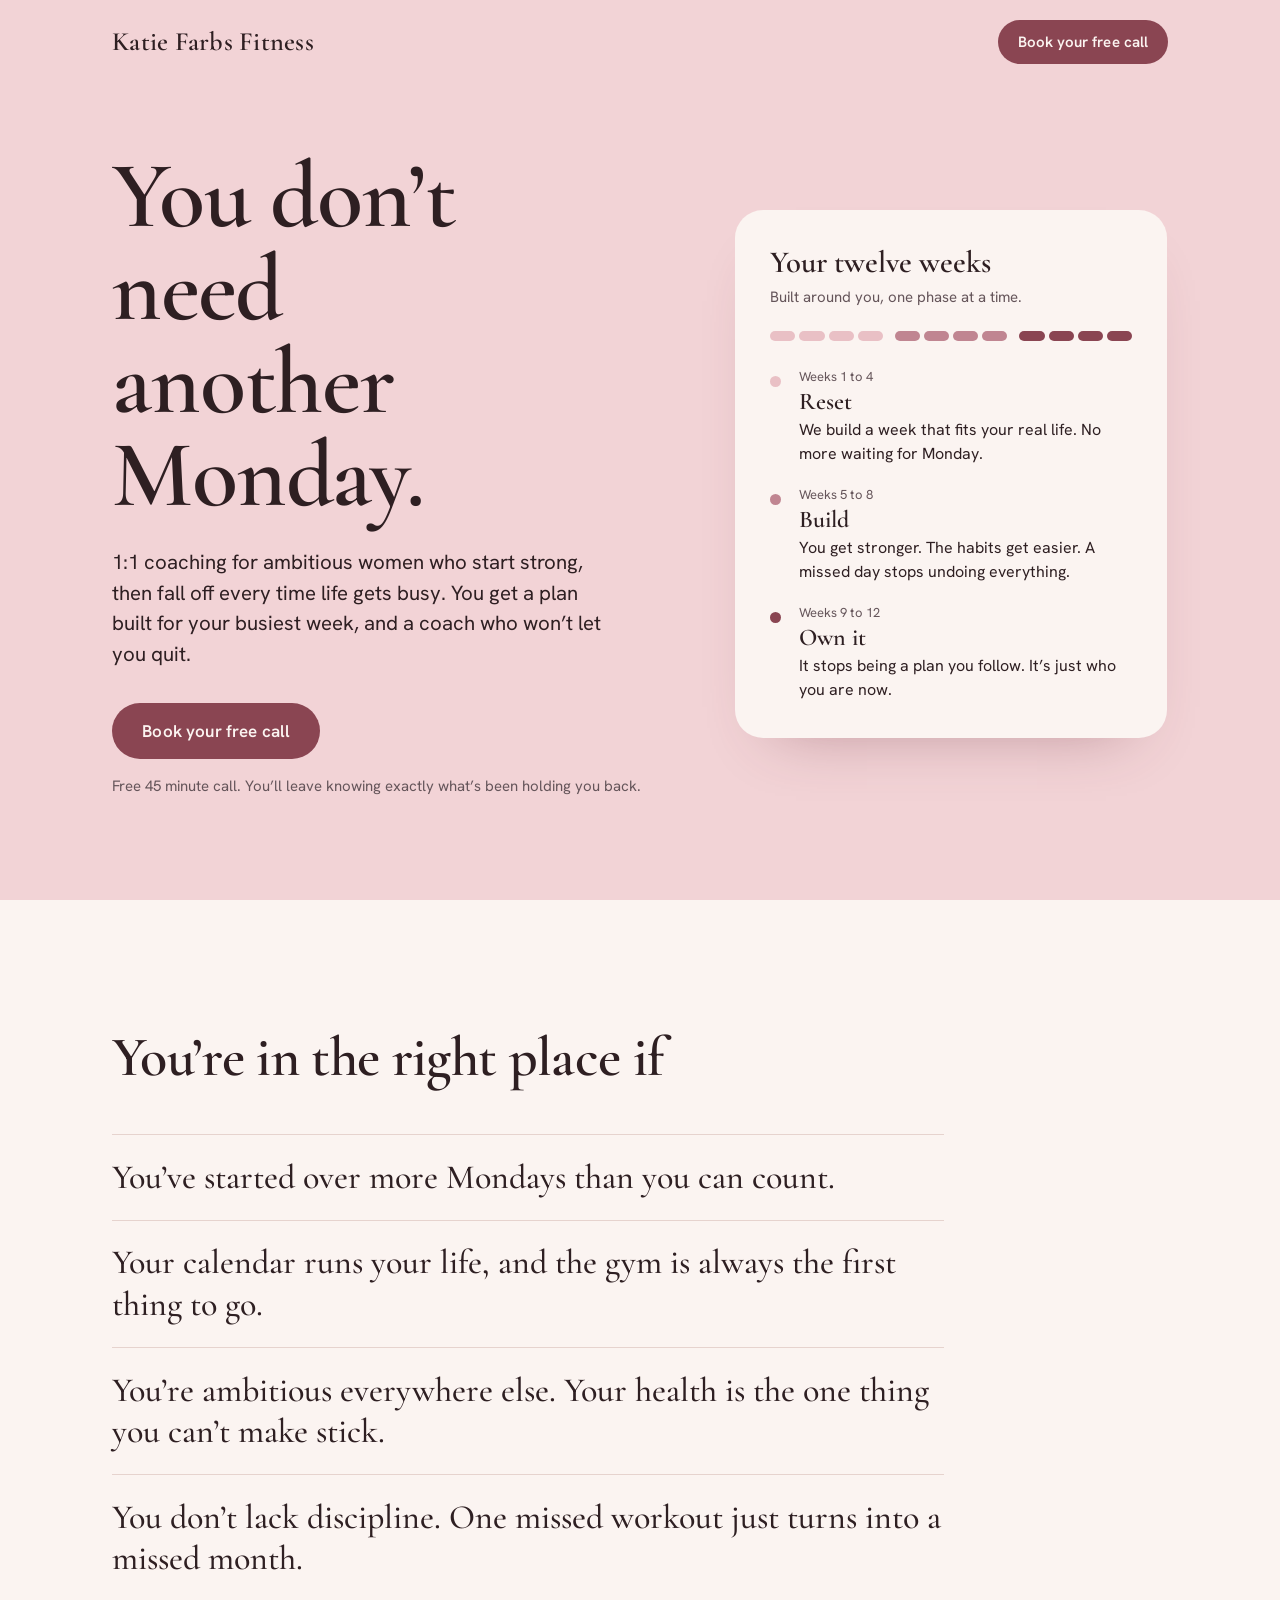
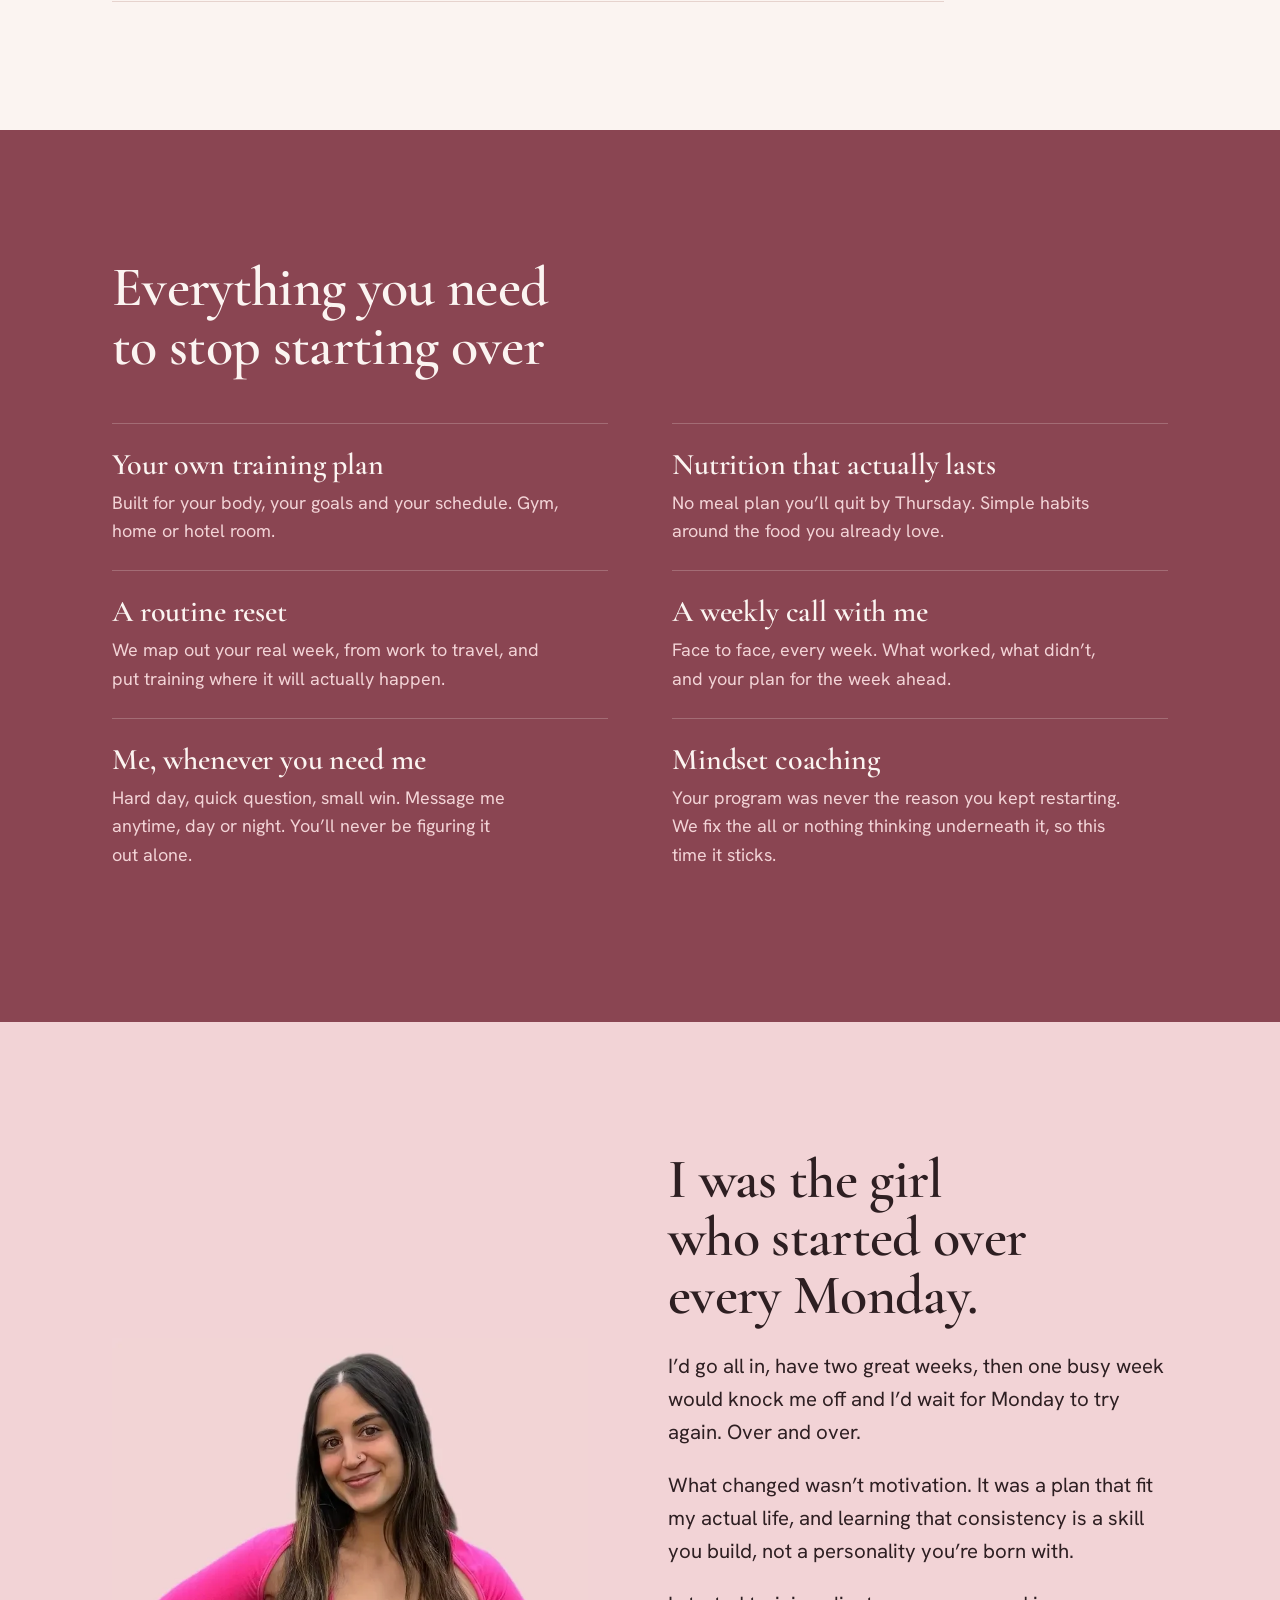
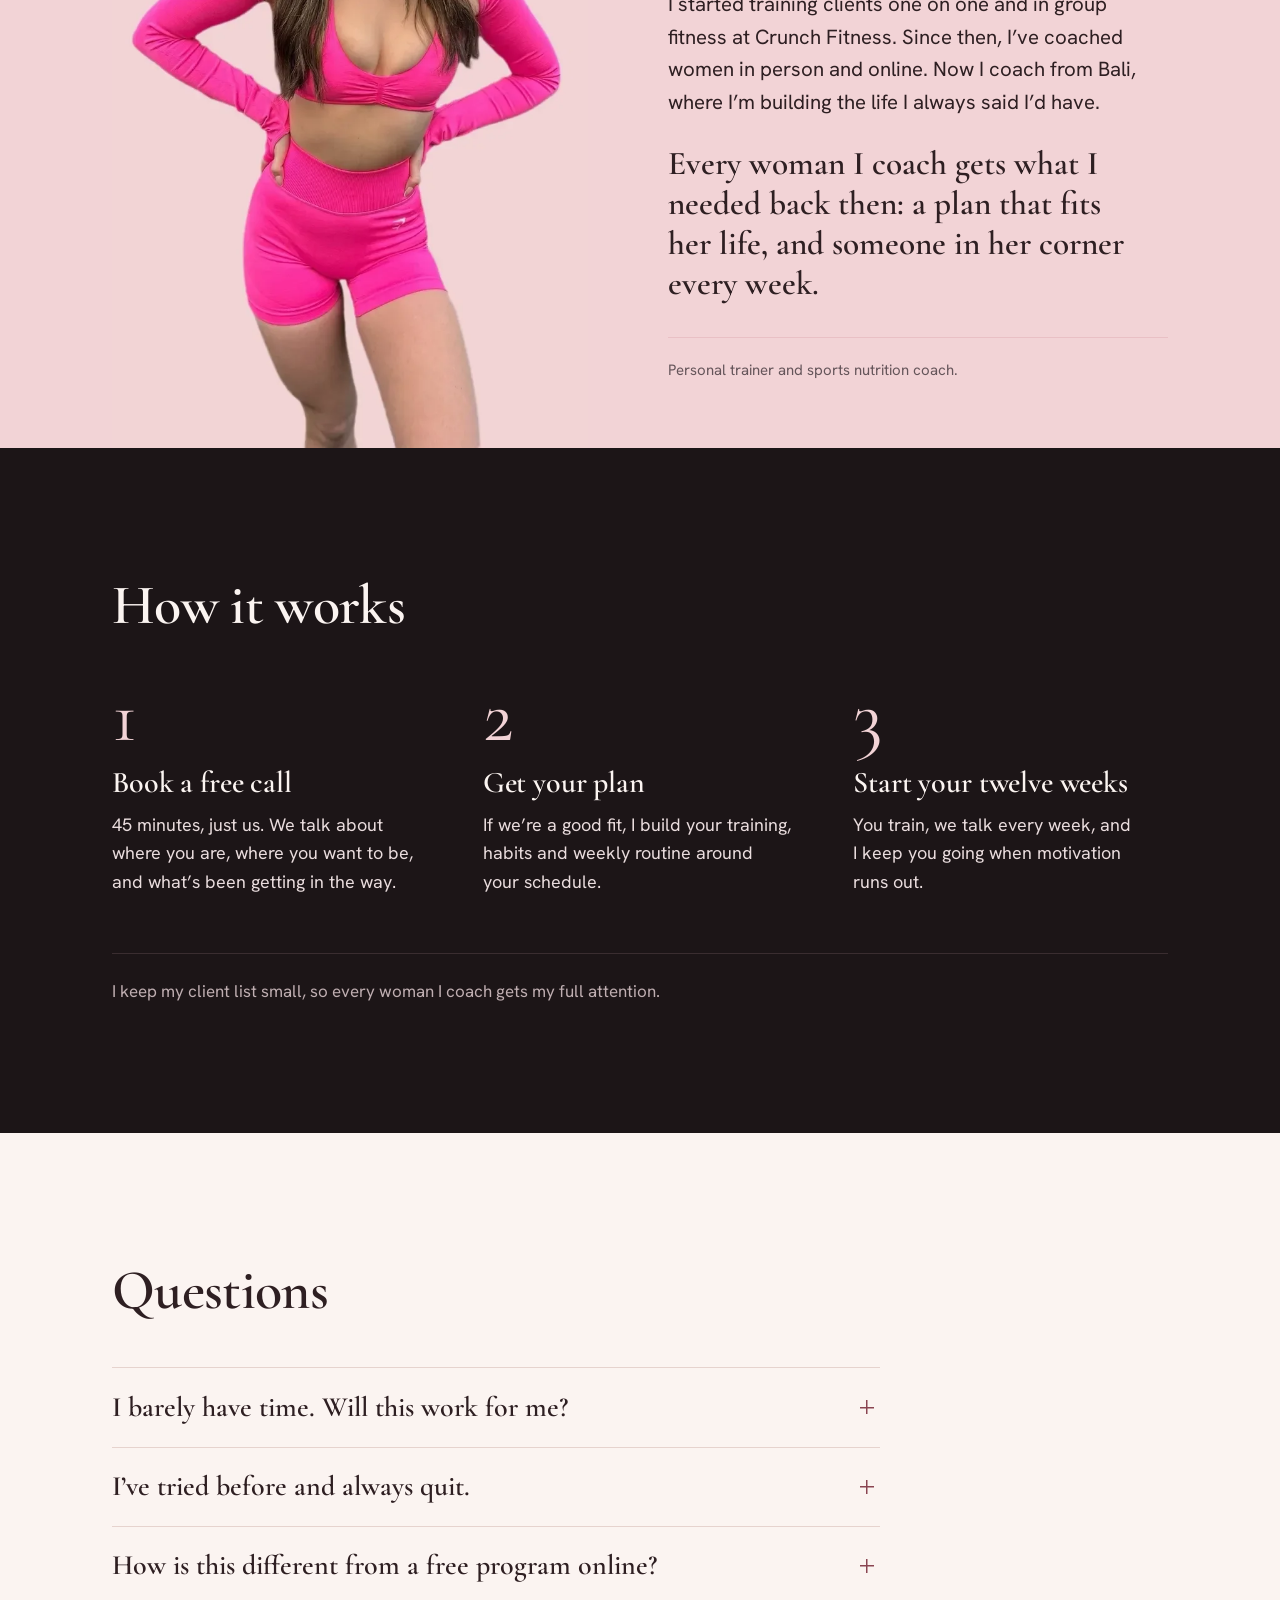
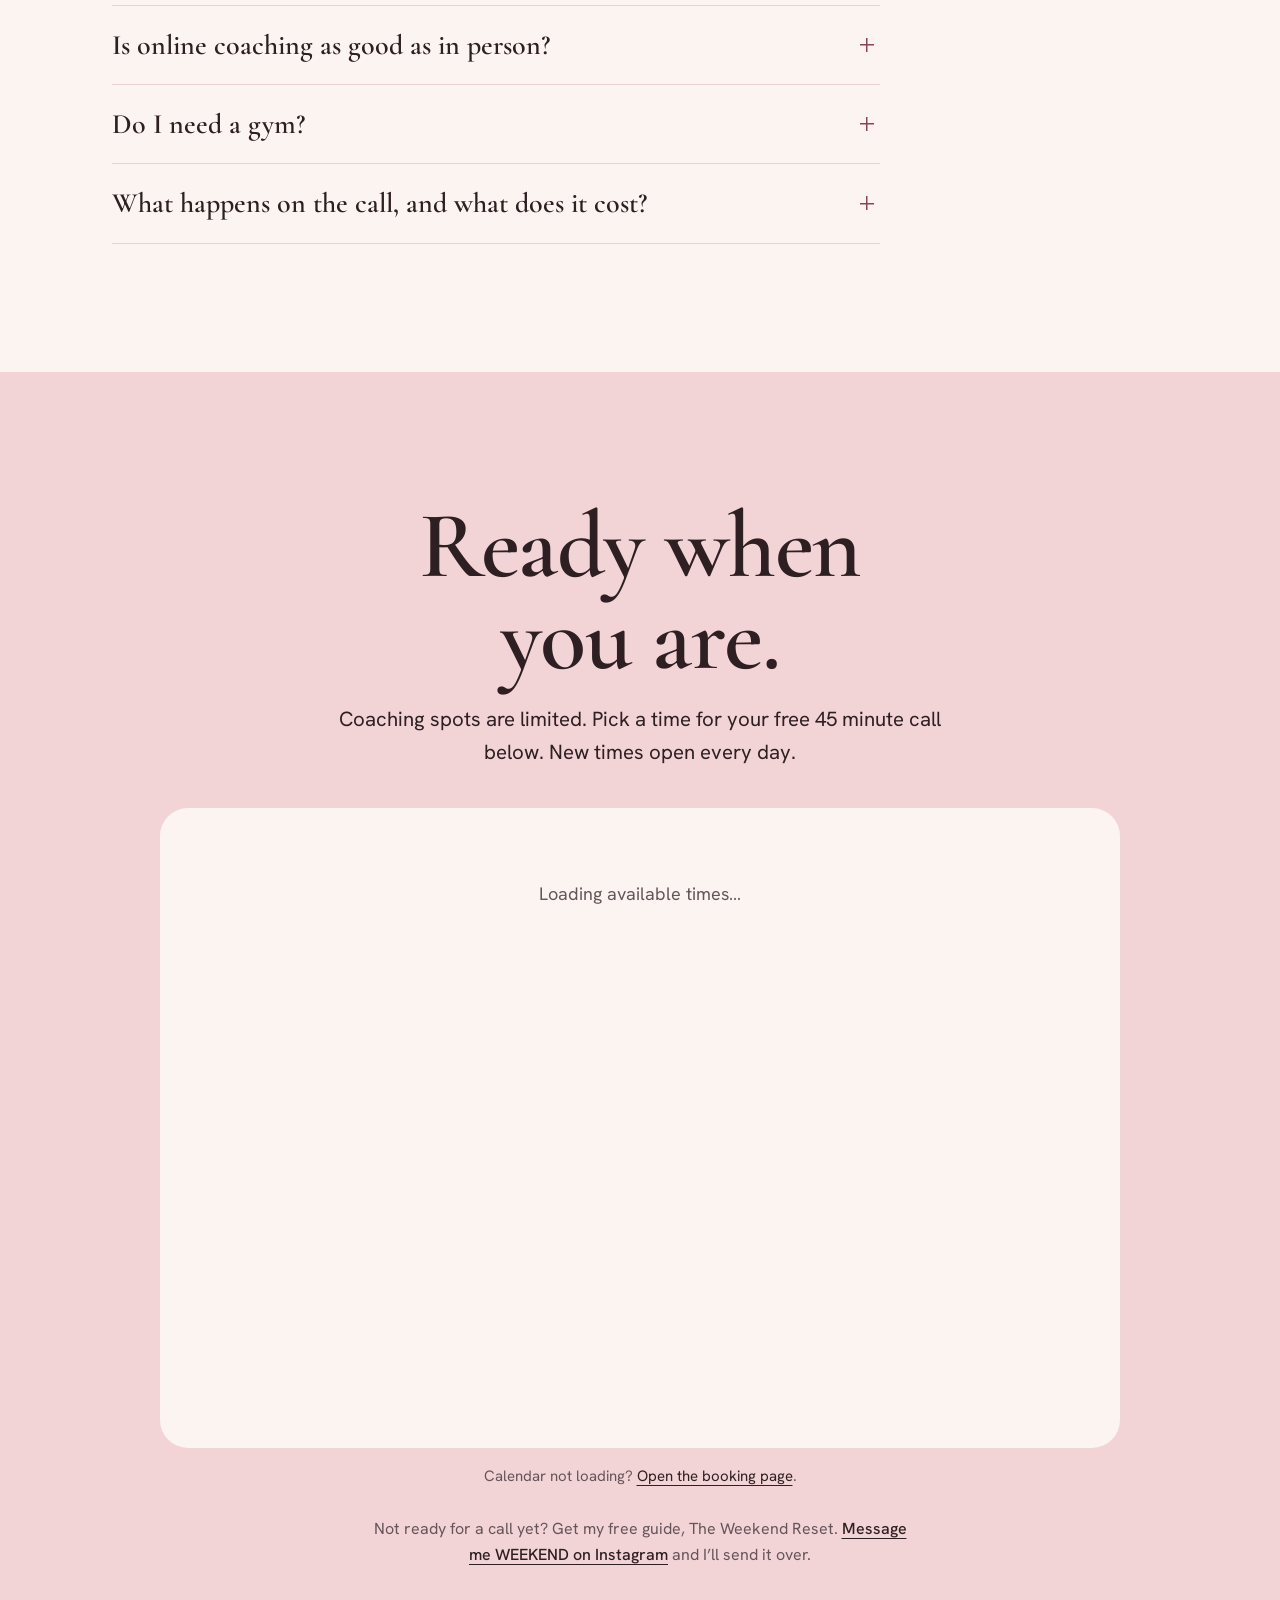
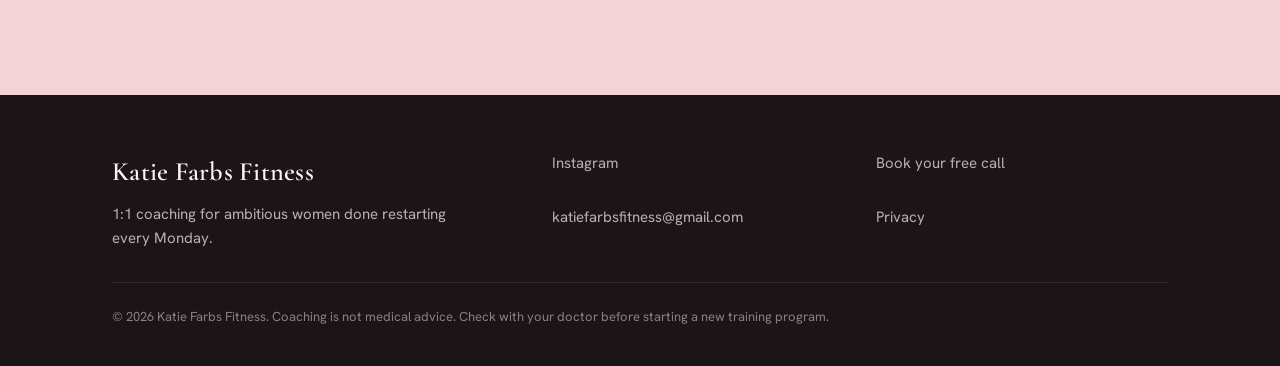
==== commit d9ec0cac: "Enhance SEO with Open Graph and Twitter meta tags Added Open Graph and Twitter meta tags for improve" ====
--- a/index.html
+++ b/index.html
@@ -8,6 +8,12 @@
   <meta property="og:type" content="website">
   <meta property="og:title" content="Katie Farbs Fitness">
   <meta property="og:description" content="You don't need another Monday. 1:1 coaching for ambitious women who are done starting over.">
+  <meta property="og:url" content="https://katiefarbsfitness.com/">
+  <meta property="og:image" content="https://katiefarbsfitness.com/og.jpg">
+  <meta property="og:image:width" content="1200">
+  <meta property="og:image:height" content="630">
+  <meta property="og:image:alt" content="Katie Farbs Fitness. You don’t need another Monday.">
+  <meta name="twitter:card" content="summary_large_image">
   <meta name="theme-color" content="#F2D3D6">
   <link rel="icon" href="favicon.svg" type="image/svg+xml">
   <link rel="preconnect" href="https://fonts.googleapis.com">
@@ -196,7 +202,7 @@
       <div class="wrap">
         <div class="book__head">
           <h2 id="book-title">Ready when you are.</h2>
-          <p>Pick a time for your free 45 minute call. New times open every day.</p>
+          <p>Coaching spots are limited. Pick a time for your free 45 minute call below. New times open every day.</p>
         </div>
         <div class="book__embed has-calendar" id="cal-inline" aria-label="Booking calendar"><p class="cal-loading" id="cal-loading">Loading available times…</p></div>
         <p class="book__fallback">Calendar not loading? <a href="https://cal.com/katiefarbs/free-call">Open the booking page</a>.</p>
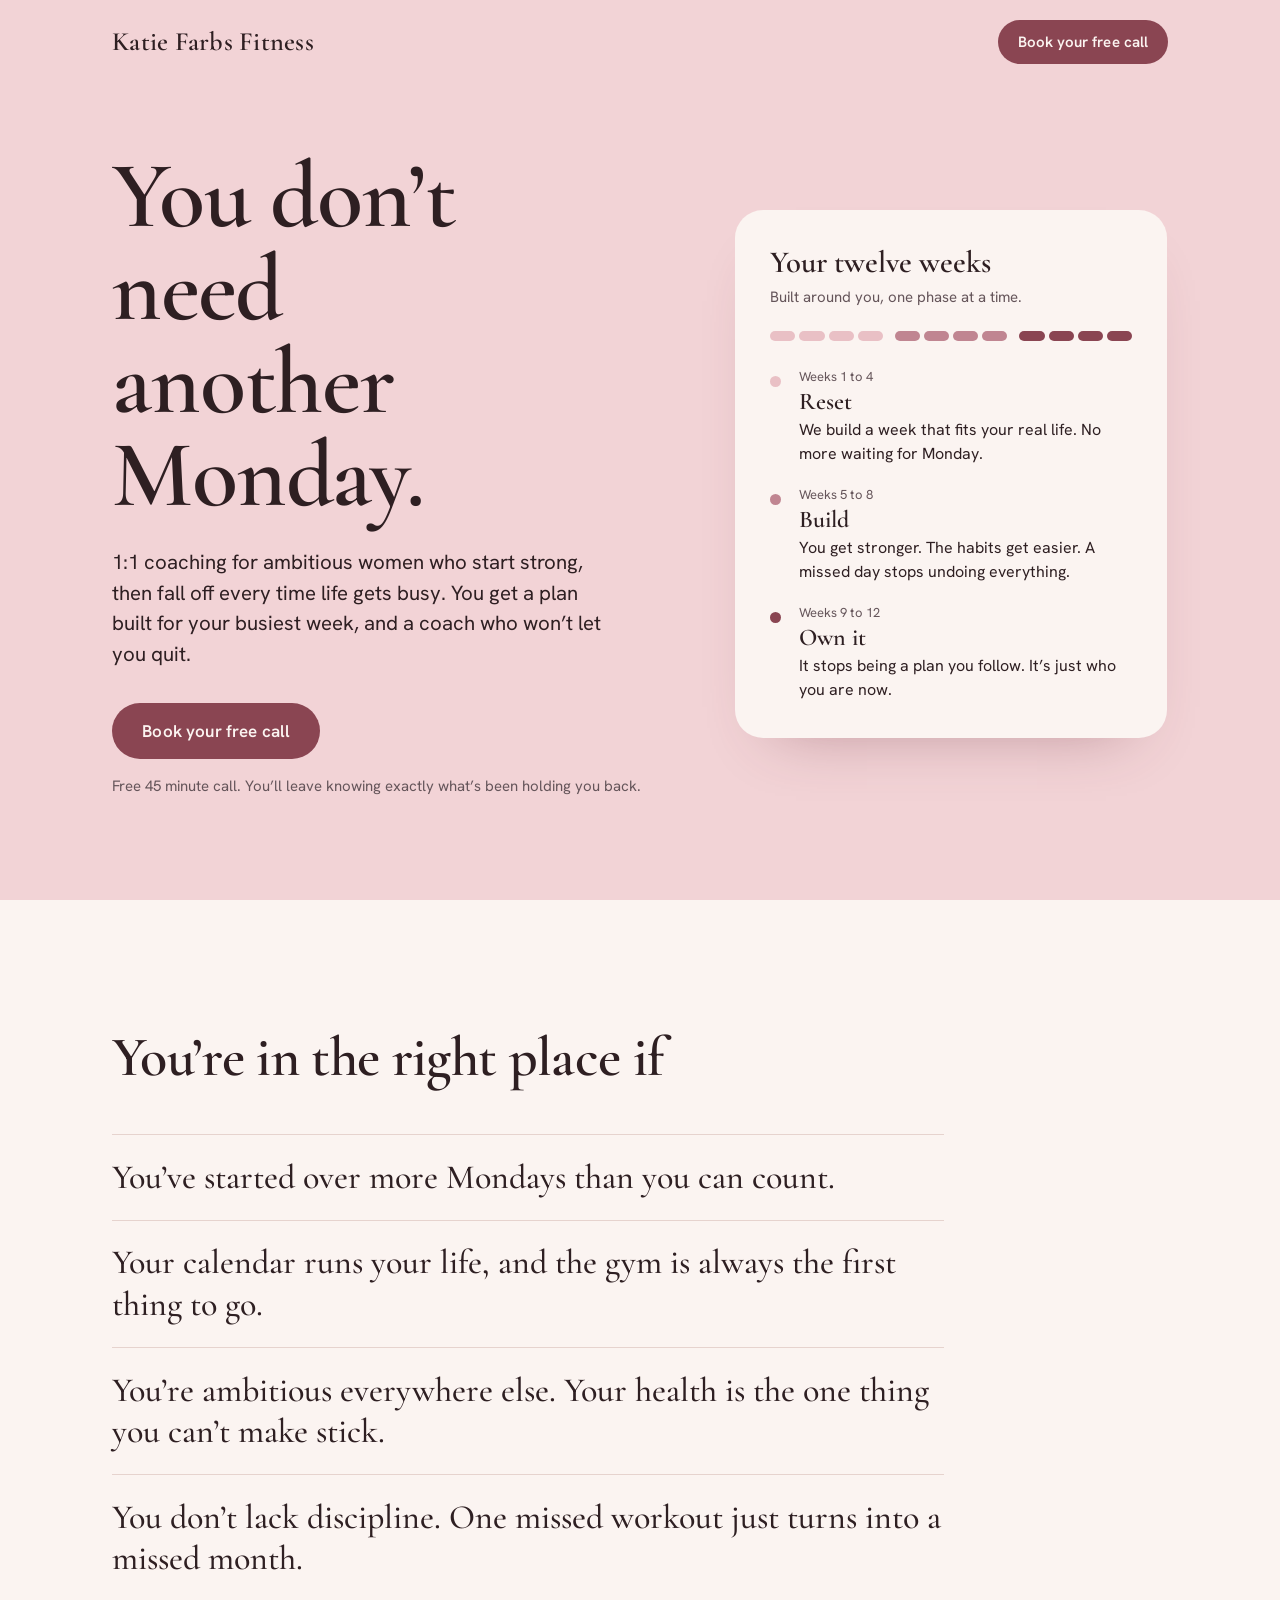
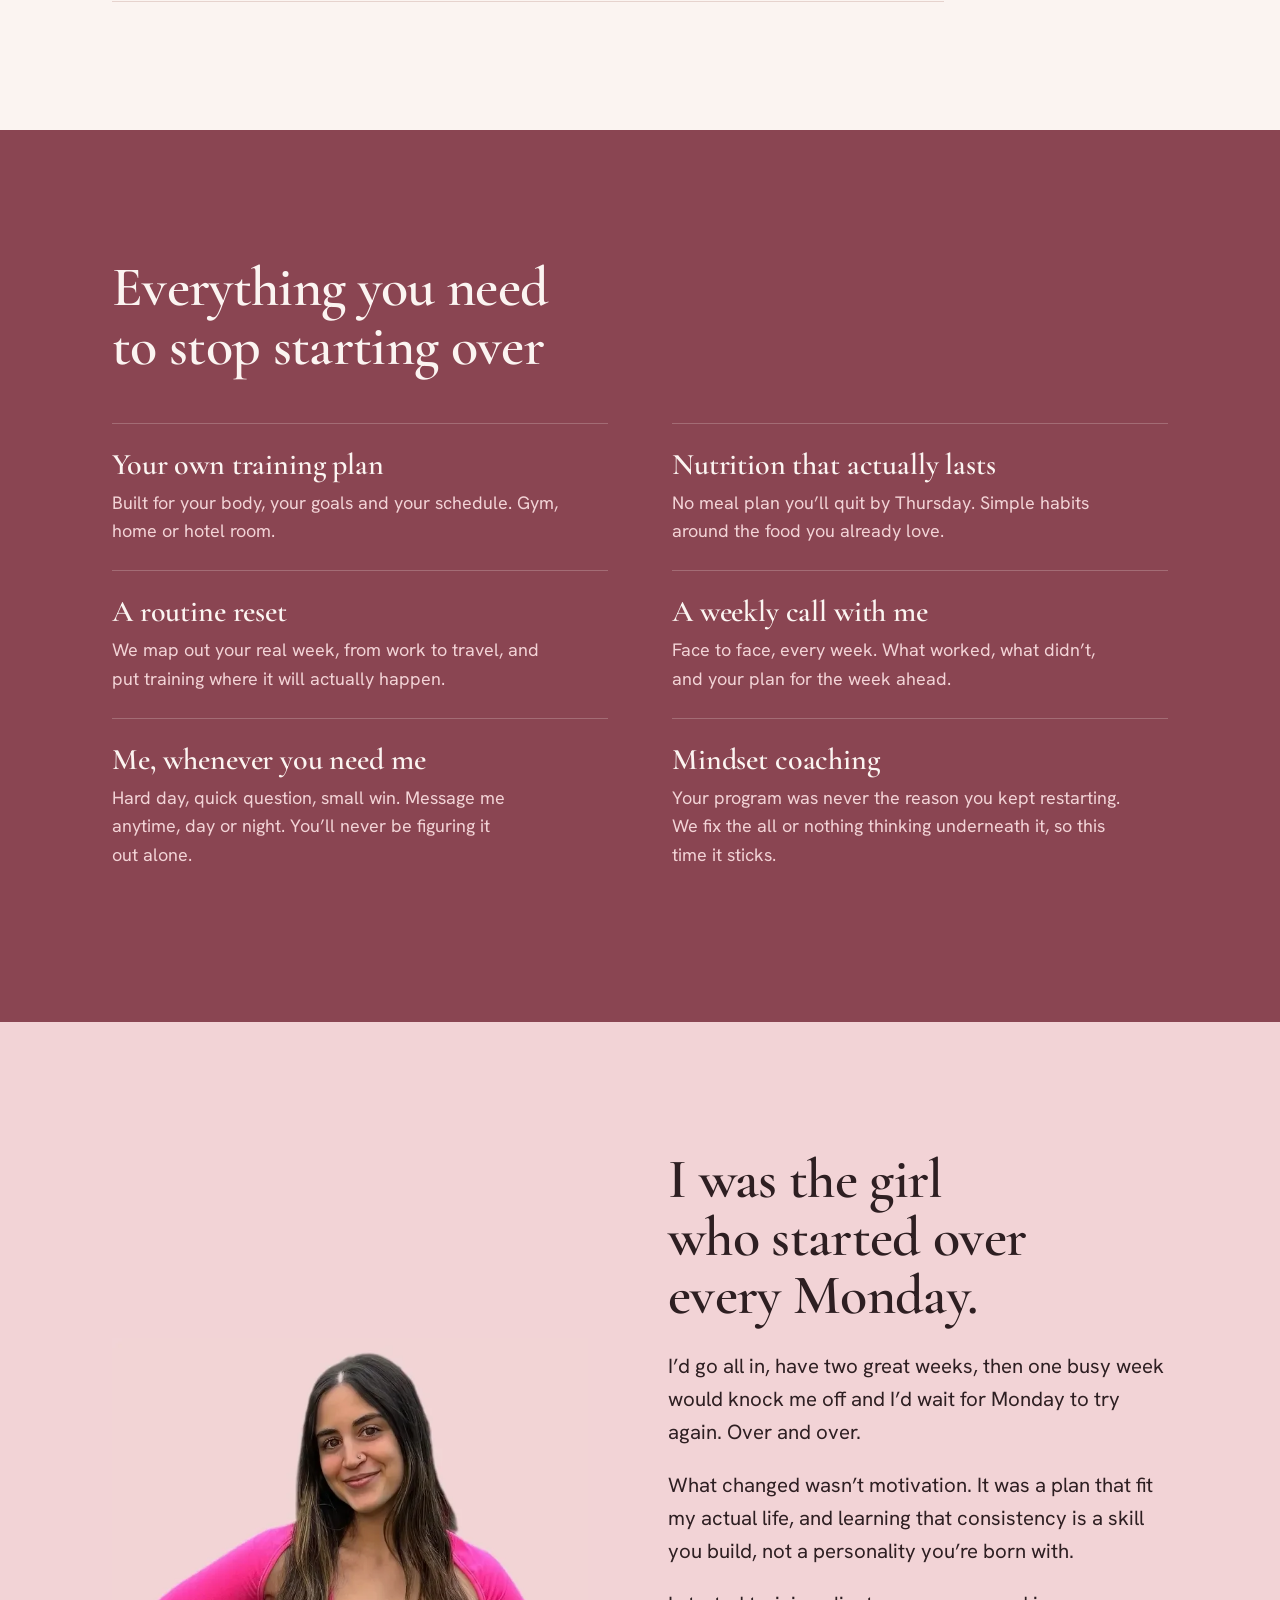
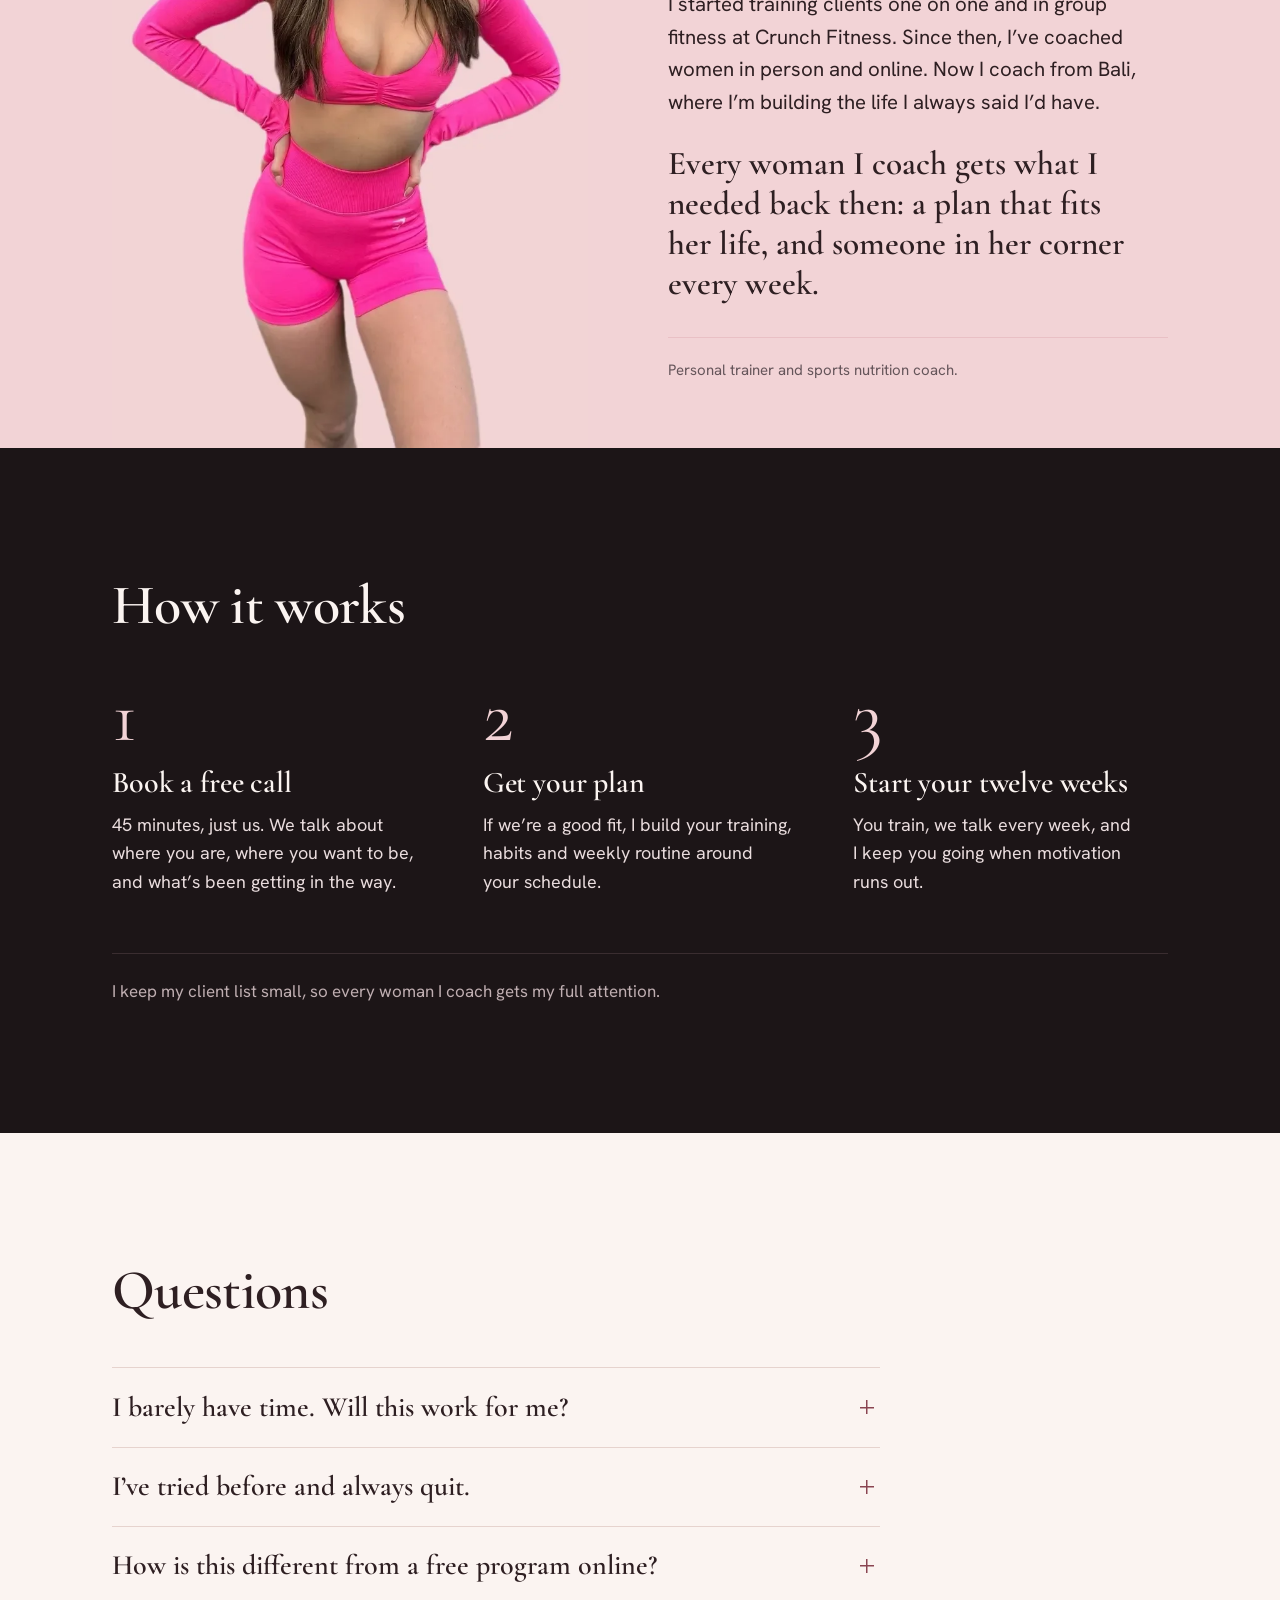
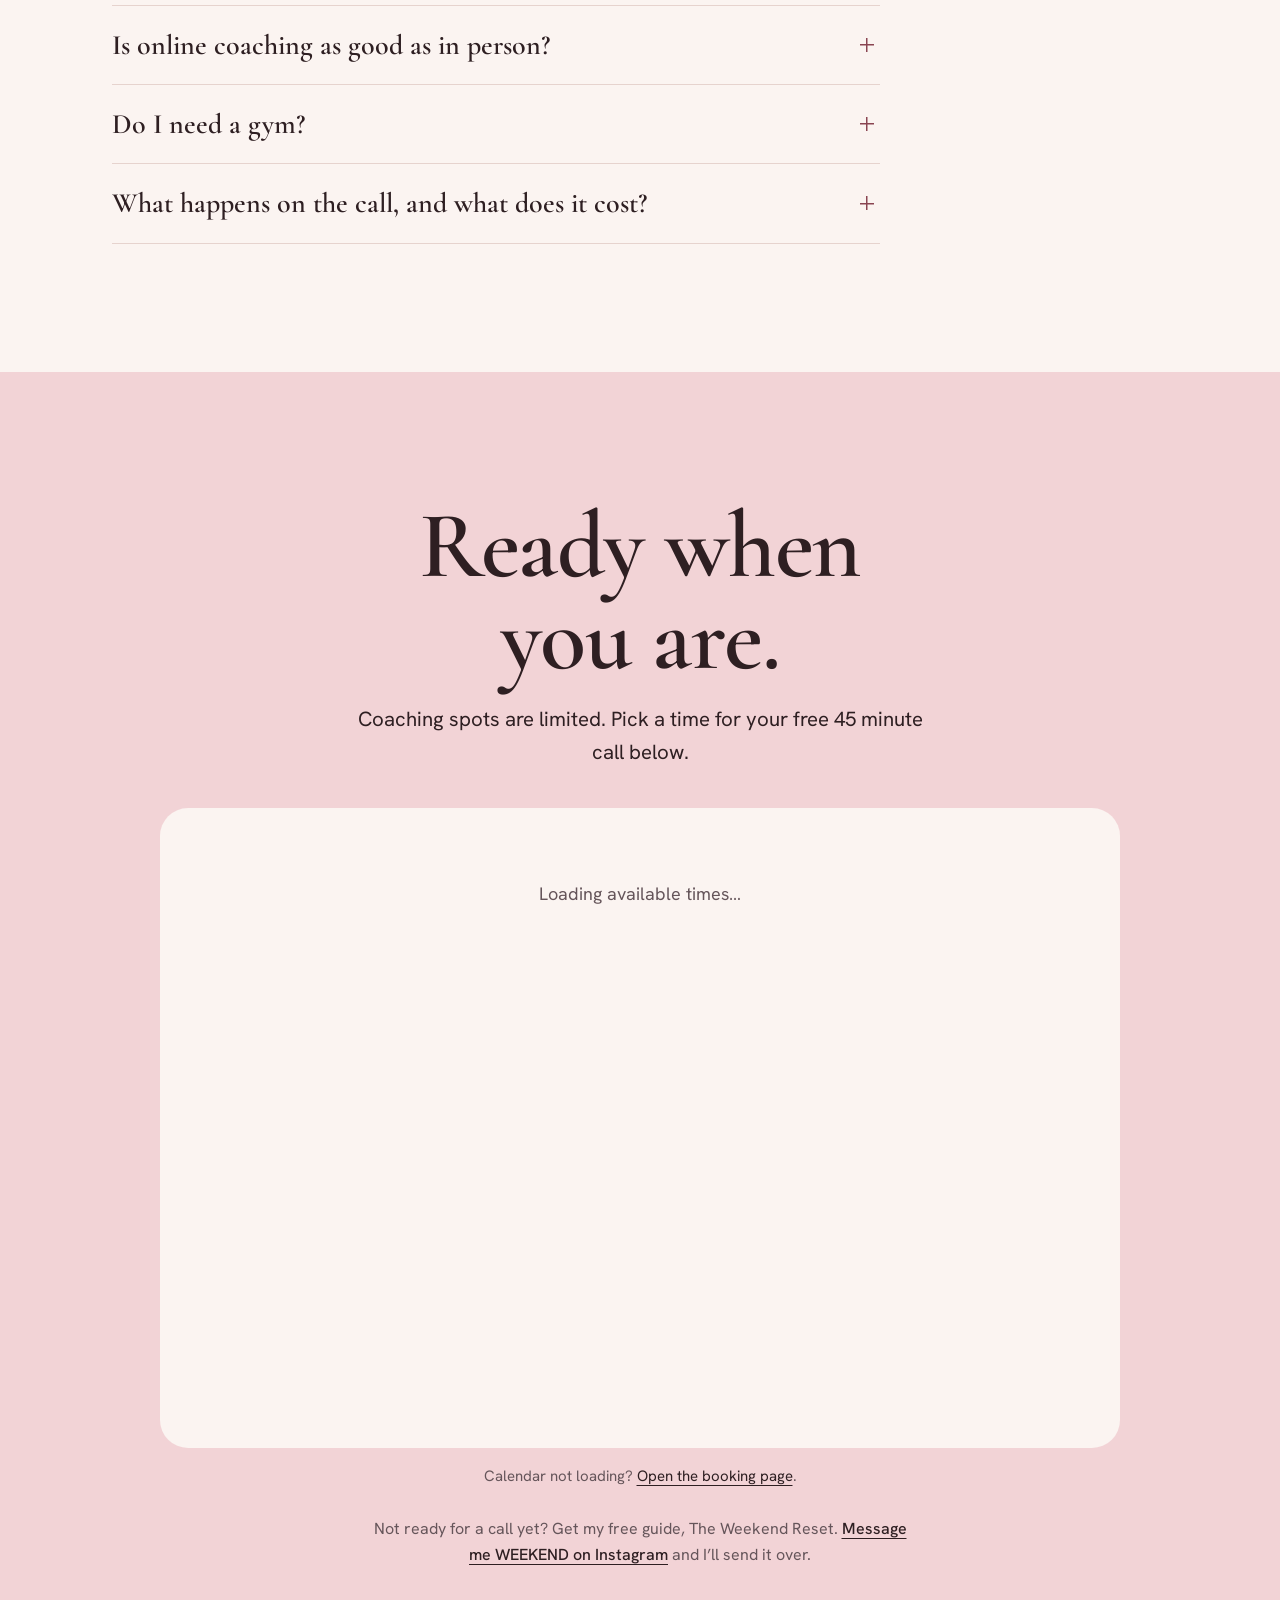
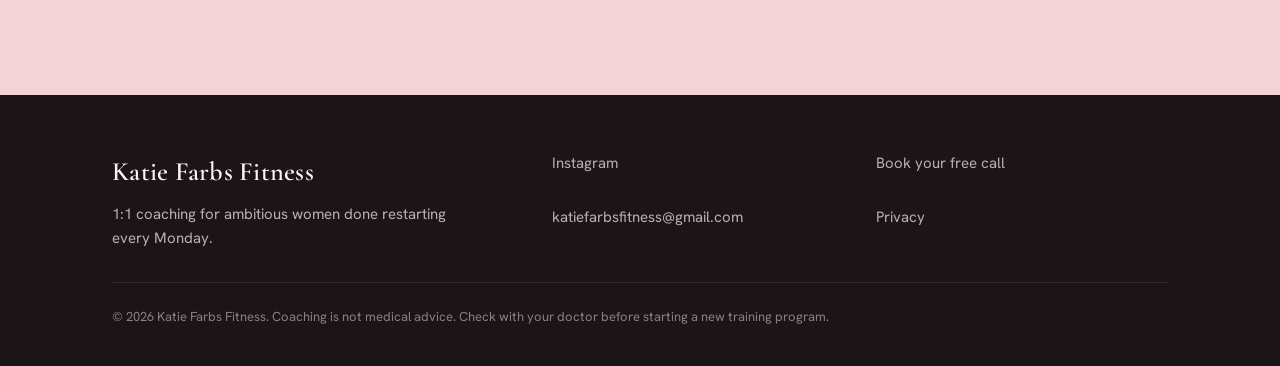
==== commit 4d1ec168: "Remove extra text from coaching call description" ====
--- a/index.html
+++ b/index.html
@@ -202,7 +202,7 @@
       <div class="wrap">
         <div class="book__head">
           <h2 id="book-title">Ready when you are.</h2>
-          <p>Coaching spots are limited. Pick a time for your free 45 minute call below. New times open every day.</p>
+          <p>Coaching spots are limited. Pick a time for your free 45 minute call below.</p>
         </div>
         <div class="book__embed has-calendar" id="cal-inline" aria-label="Booking calendar"><p class="cal-loading" id="cal-loading">Loading available times…</p></div>
         <p class="book__fallback">Calendar not loading? <a href="https://cal.com/katiefarbs/free-call">Open the booking page</a>.</p>
